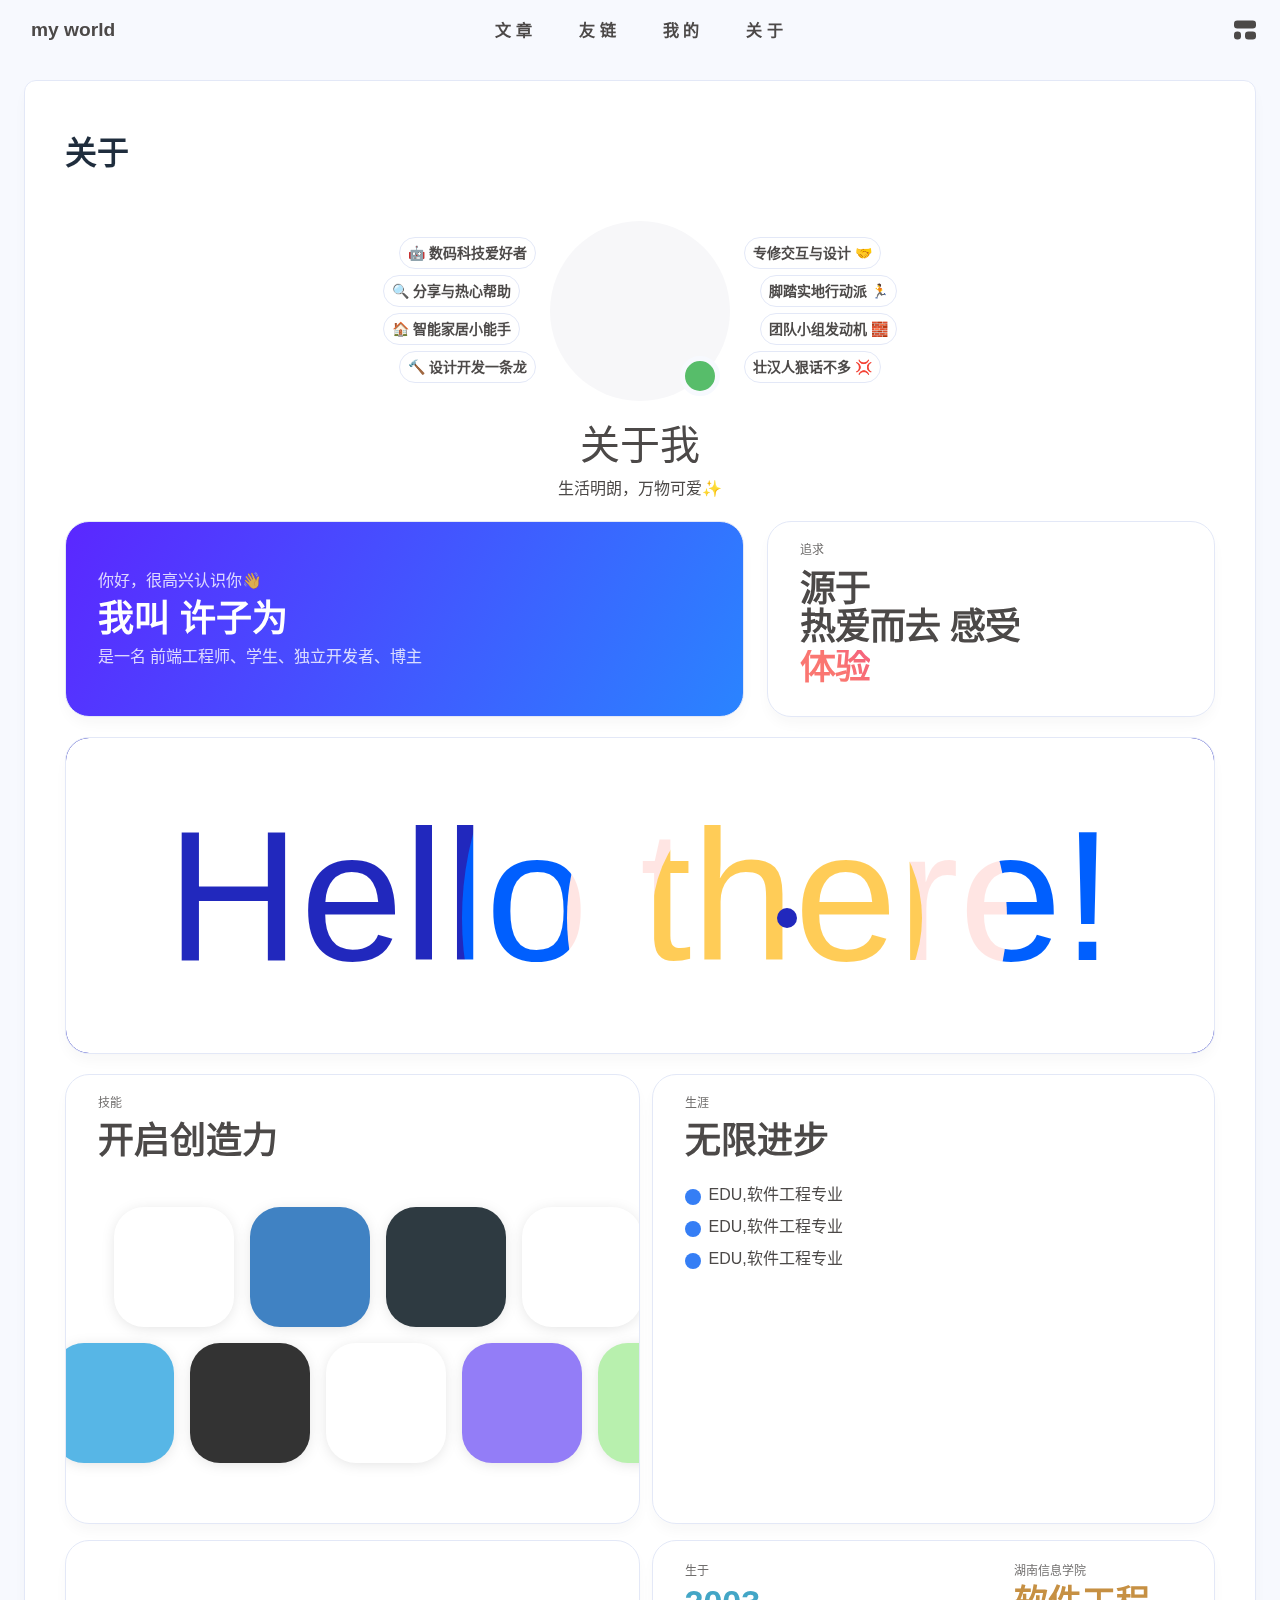
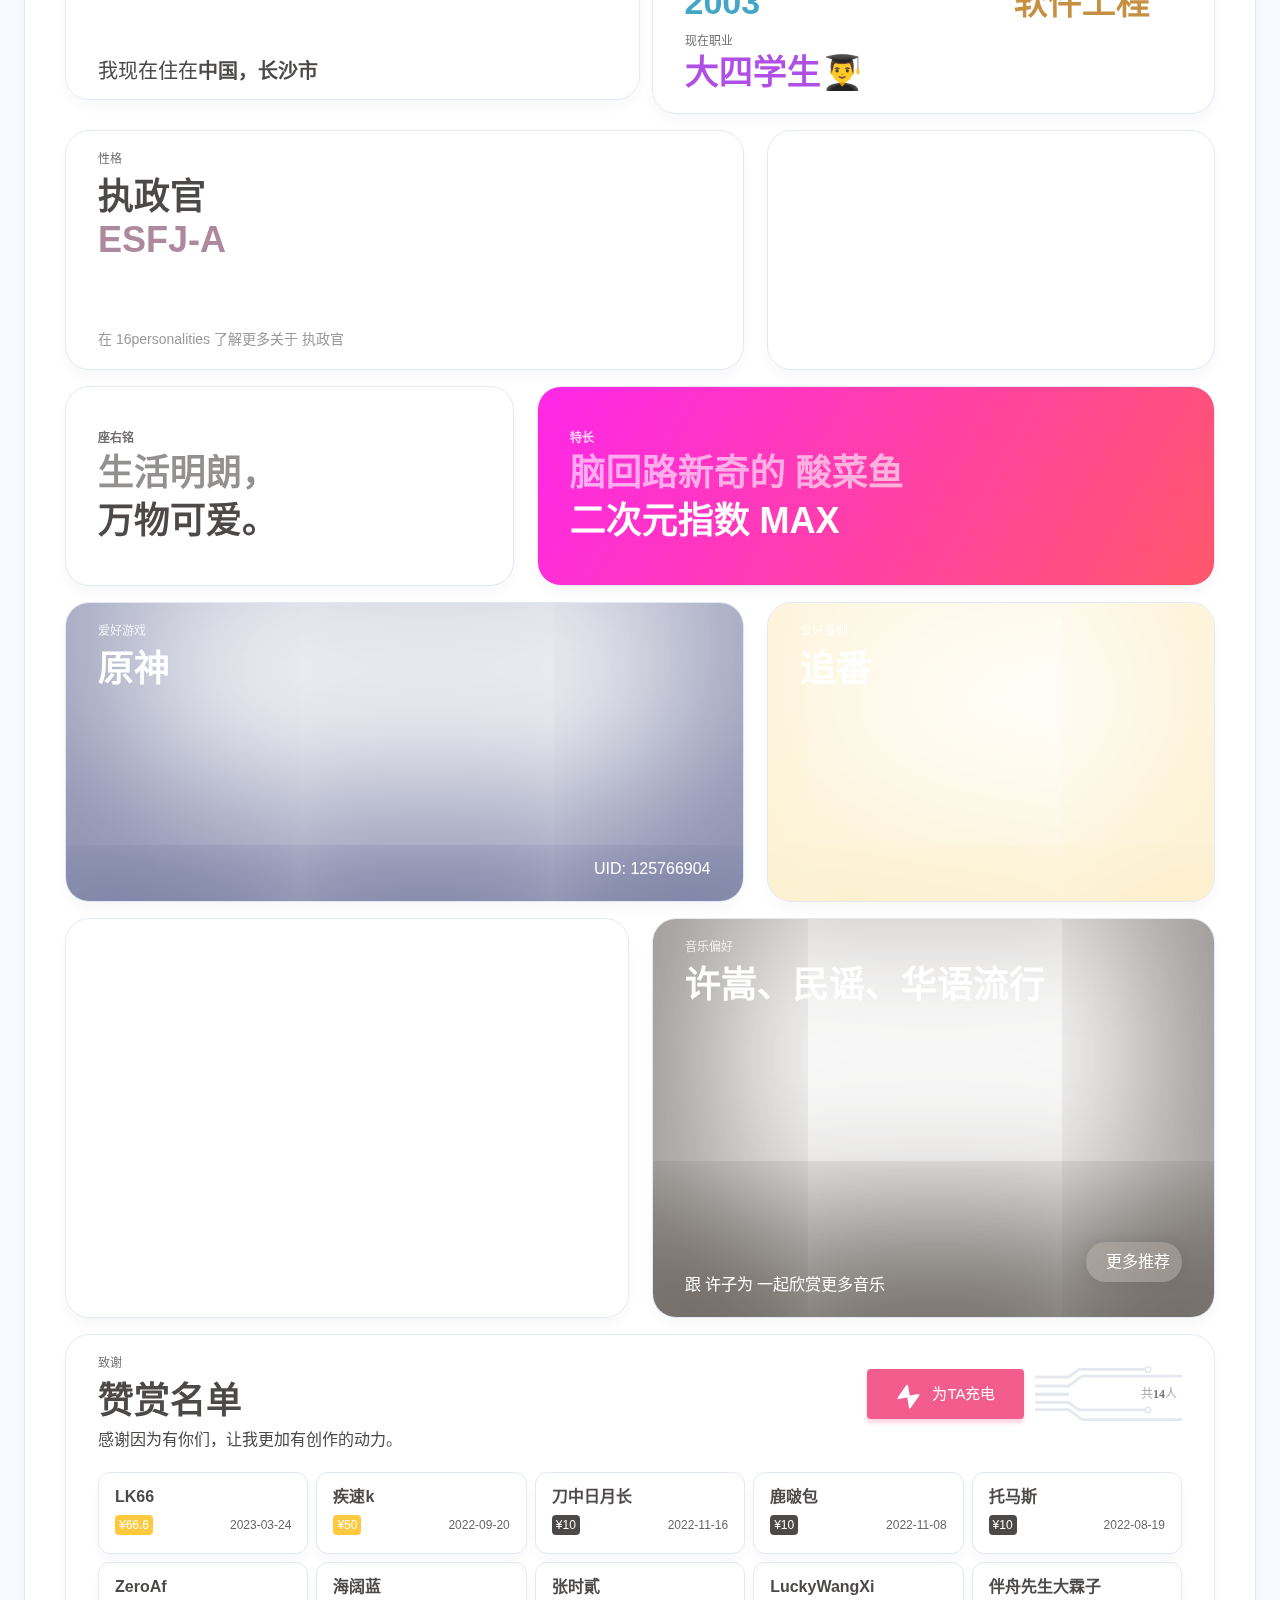
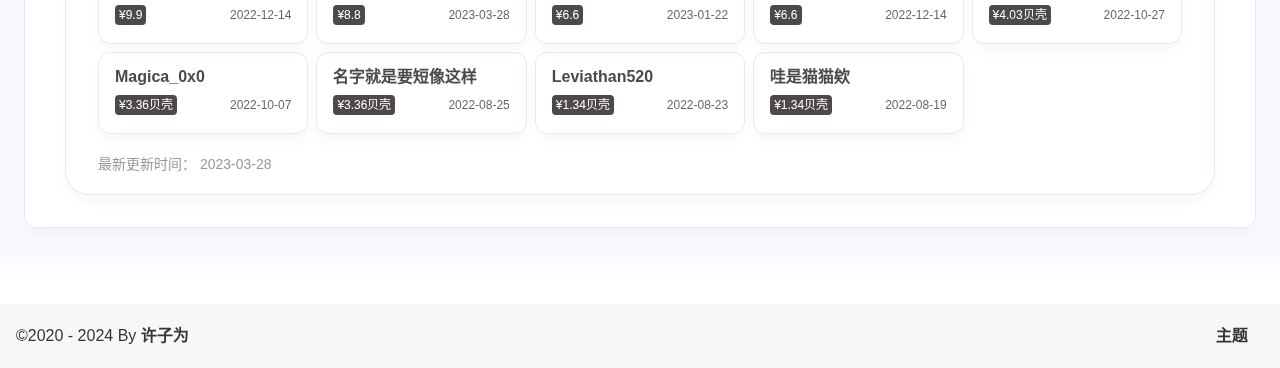
==== about/index.html @ e807e600 "Site updated: 2024-09-22 21:36:15" ====
<!DOCTYPE html><html lang="zh-CN" data-theme="light"><head><meta charset="UTF-8"><meta http-equiv="X-UA-Compatible" content="IE=edge"><meta name="viewport" content="width=device-width, initial-scale=1.0, user-scalable=no"><title>关于 | my world</title><meta name="author" content="许子为"><meta name="copyright" content="许子为"><meta name="format-detection" content="telephone=no"><meta name="theme-color" content="#f7f9fe"><meta name="mobile-web-app-capable" content="yes"><meta name="apple-touch-fullscreen" content="yes"><meta name="apple-mobile-web-app-title" content="关于"><meta name="application-name" content="关于"><meta name="apple-mobile-web-app-capable" content="yes"><meta name="apple-mobile-web-app-status-bar-style" content="#f7f9fe"><meta property="og:type" content="website"><meta property="og:title" content="关于"><meta property="og:url" content="http://example.com/about/index.html"><meta property="og:site_name" content="my world"><meta property="og:description" content="关于"><meta property="og:locale" content="zh-CN"><meta property="og:image" content="https://bu.dusays.com/2023/04/27/64496e511b09c.jpg"><meta property="article:author" content="许子为"><meta property="article:tag"><meta name="twitter:card" content="summary"><meta name="twitter:image" content="https://bu.dusays.com/2023/04/27/64496e511b09c.jpg"><meta name="description" content="关于"><link rel="shortcut icon" href="/favicon.ico"><link rel="canonical" href="http://example.com/about/"><link rel="preconnect" href="//cdn.cbd.int"/><link rel="preconnect" href="//busuanzi.ibruce.info"/><meta name="google-site-verification" content="xxx"/><meta name="baidu-site-verification" content="code-xxx"/><meta name="msvalidate.01" content="xxx"/><link rel="stylesheet" href="/css/index.css"><link rel="stylesheet" href="https://cdn.cbd.int/node-snackbar@0.1.16/dist/snackbar.min.css" media="print" onload="this.media='all'"><link rel="stylesheet" href="https://cdn.cbd.int/@fancyapps/ui@5.0.28/dist/fancybox/fancybox.css" media="print" onload="this.media='all'"><script>const GLOBAL_CONFIG = {
  linkPageTop: undefined,
  peoplecanvas: undefined,
  postHeadAiDescription: {"enable":true,"gptName":"AnZhiYu","mode":"local","switchBtn":false,"btnLink":"https://afdian.net/item/886a79d4db6711eda42a52540025c377","randomNum":3,"basicWordCount":1000,"key":"xxxx","Referer":"https://xx.xx/"},
  diytitle: {"enable":true,"leaveTitle":"w(ﾟДﾟ)w 不要走！再看看嘛！","backTitle":"♪(^∇^*)欢迎肥来！"},
  LA51: undefined,
  greetingBox: {"enable":true,"default":"晚上好👋","list":null},
  twikooEnvId: '',
  commentBarrageConfig:undefined,
  root: '/',
  preloader: {"source":3},
  friends_vue_info: undefined,
  navMusic: true,
  mainTone: undefined,
  authorStatus: undefined,
  algolia: undefined,
  localSearch: undefined,
  translate: {"defaultEncoding":2,"translateDelay":0,"msgToTraditionalChinese":"繁","msgToSimplifiedChinese":"简","rightMenuMsgToTraditionalChinese":"转为繁体","rightMenuMsgToSimplifiedChinese":"转为简体"},
  noticeOutdate: undefined,
  highlight: {"plugin":"highlight.js","highlightCopy":true,"highlightLang":true,"highlightHeightLimit":330},
  copy: {
    success: '复制成功',
    error: '复制错误',
    noSupport: '浏览器不支持'
  },
  relativeDate: {
    homepage: false,
    simplehomepage: true,
    post: false
  },
  runtime: '天',
  date_suffix: {
    just: '刚刚',
    min: '分钟前',
    hour: '小时前',
    day: '天前',
    month: '个月前'
  },
  copyright: {"copy":true,"copyrightEbable":false,"limitCount":50,"languages":{"author":"作者: 许子为","link":"链接: ","source":"来源: my world","info":"著作权归作者所有。商业转载请联系作者获得授权，非商业转载请注明出处。","copySuccess":"复制成功，复制和转载请标注本文地址"}},
  lightbox: 'fancybox',
  Snackbar: {"chs_to_cht":"你已切换为繁体","cht_to_chs":"你已切换为简体","day_to_night":"你已切换为深色模式","night_to_day":"你已切换为浅色模式","bgLight":"#425AEF","bgDark":"#1f1f1f","position":"top-center"},
  source: {
    justifiedGallery: {
      js: 'https://cdn.cbd.int/flickr-justified-gallery@2.1.2/dist/fjGallery.min.js',
      css: 'https://cdn.cbd.int/flickr-justified-gallery@2.1.2/dist/fjGallery.css'
    }
  },
  isPhotoFigcaption: false,
  islazyload: true,
  isAnchor: false,
  shortcutKey: {"enable":true,"delay":100,"shiftDelay":200},
  autoDarkmode: true
}</script><script id="config-diff">var GLOBAL_CONFIG_SITE = {
  configTitle: 'my world',
  title: '关于',
  postAI: '',
  pageFillDescription: '关于',
  isPost: false,
  isHome: false,
  isHighlightShrink: false,
  isToc: false,
  postUpdate: '2024-09-22 21:32:04',
  postMainColor: '',
}</script><noscript><style type="text/css">
  #nav {
    opacity: 1
  }
  .justified-gallery img {
    opacity: 1
  }

  #recent-posts time,
  #post-meta time {
    display: inline !important
  }
</style></noscript><script>(win=>{
      win.saveToLocal = {
        set: (key, value, ttl) => {
          if (ttl === 0) return
          const now = Date.now()
          const expiry = now + ttl * 86400000
          const item = {
            value,
            expiry
          }
          localStorage.setItem(key, JSON.stringify(item))
        },
      
        get: key => {
          const itemStr = localStorage.getItem(key)
      
          if (!itemStr) {
            return undefined
          }
          const item = JSON.parse(itemStr)
          const now = Date.now()
      
          if (now > item.expiry) {
            localStorage.removeItem(key)
            return undefined
          }
          return item.value
        }
      }
    
      win.getScript = (url, attr = {}) => new Promise((resolve, reject) => {
        const script = document.createElement('script')
        script.src = url
        script.async = true
        script.onerror = reject
        script.onload = script.onreadystatechange = function() {
          const loadState = this.readyState
          if (loadState && loadState !== 'loaded' && loadState !== 'complete') return
          script.onload = script.onreadystatechange = null
          resolve()
        }

        Object.keys(attr).forEach(key => {
          script.setAttribute(key, attr[key])
        })

        document.head.appendChild(script)
      })
    
      win.getCSS = (url, id = false) => new Promise((resolve, reject) => {
        const link = document.createElement('link')
        link.rel = 'stylesheet'
        link.href = url
        if (id) link.id = id
        link.onerror = reject
        link.onload = link.onreadystatechange = function() {
          const loadState = this.readyState
          if (loadState && loadState !== 'loaded' && loadState !== 'complete') return
          link.onload = link.onreadystatechange = null
          resolve()
        }
        document.head.appendChild(link)
      })
    
      win.activateDarkMode = () => {
        document.documentElement.setAttribute('data-theme', 'dark')
        if (document.querySelector('meta[name="theme-color"]') !== null) {
          document.querySelector('meta[name="theme-color"]').setAttribute('content', '#18171d')
        }
      }
      win.activateLightMode = () => {
        document.documentElement.setAttribute('data-theme', 'light')
        if (document.querySelector('meta[name="theme-color"]') !== null) {
          document.querySelector('meta[name="theme-color"]').setAttribute('content', '#f7f9fe')
        }
      }
      const t = saveToLocal.get('theme')
    
          const isDarkMode = window.matchMedia('(prefers-color-scheme: dark)').matches
          const isLightMode = window.matchMedia('(prefers-color-scheme: light)').matches
          const isNotSpecified = window.matchMedia('(prefers-color-scheme: no-preference)').matches
          const hasNoSupport = !isDarkMode && !isLightMode && !isNotSpecified

          if (t === undefined) {
            if (isLightMode) activateLightMode()
            else if (isDarkMode) activateDarkMode()
            else if (isNotSpecified || hasNoSupport) {
              const now = new Date()
              const hour = now.getHours()
              const isNight = hour <= 6 || hour >= 18
              isNight ? activateDarkMode() : activateLightMode()
            }
            window.matchMedia('(prefers-color-scheme: dark)').addListener(e => {
              if (saveToLocal.get('theme') === undefined) {
                e.matches ? activateDarkMode() : activateLightMode()
              }
            })
          } else if (t === 'light') activateLightMode()
          else activateDarkMode()
        
      const asideStatus = saveToLocal.get('aside-status')
      if (asideStatus !== undefined) {
        if (asideStatus === 'hide') {
          document.documentElement.classList.add('hide-aside')
        } else {
          document.documentElement.classList.remove('hide-aside')
        }
      }
    
      const detectApple = () => {
        if(/iPad|iPhone|iPod|Macintosh/.test(navigator.userAgent)){
          document.documentElement.classList.add('apple')
        }
      }
      detectApple()
    })(window)</script><meta name="generator" content="Hexo 7.3.0"></head><body data-type="anzhiyu"><div id="web_bg"></div><div id="an_music_bg"></div><div id="loading-box" onclick="document.getElementById(&quot;loading-box&quot;).classList.add(&quot;loaded&quot;)"><div class="loading-bg"><img class="loading-img nolazyload" alt="加载头像" src="https://npm.elemecdn.com/anzhiyu-blog-static@1.0.4/img/avatar.jpg"/><div class="loading-image-dot"></div></div></div><script>const preloader = {
  endLoading: () => {
    document.getElementById('loading-box').classList.add("loaded");
  },
  initLoading: () => {
    document.getElementById('loading-box').classList.remove("loaded")
  }
}
window.addEventListener('load',()=> { preloader.endLoading() })
setTimeout(function(){preloader.endLoading();},10000)

if (true) {
  document.addEventListener('pjax:send', () => { preloader.initLoading() })
  document.addEventListener('pjax:complete', () => { preloader.endLoading() })
}</script><link rel="stylesheet" href="https://cdn.cbd.int/anzhiyu-theme-static@1.1.10/progress_bar/progress_bar.css"/><script async="async" src="https://cdn.cbd.int/pace-js@1.2.4/pace.min.js" data-pace-options="{ &quot;restartOnRequestAfter&quot;:false,&quot;eventLag&quot;:false}"></script><div class="page" id="body-wrap"><header class="not-top-img" id="page-header"><nav id="nav"><div id="nav-group"><span id="blog_name"><a id="site-name" href="/" accesskey="h"><div class="title">my world</div><i class="anzhiyufont anzhiyu-icon-house-chimney"></i></a></span><div class="mask-name-container"><div id="name-container"><a id="page-name" href="javascript:anzhiyu.scrollToDest(0, 500)">PAGE_NAME</a></div></div><div id="menus"><div class="menus_items"><div class="menus_item"><a class="site-page" href="javascript:void(0);"><span> 文章</span></a><ul class="menus_item_child"><li><a class="site-page child faa-parent animated-hover" href="/archives/"><i class="anzhiyufont anzhiyu-icon-box-archive faa-tada" style="font-size: 0.9em;"></i><span> 隧道</span></a></li><li><a class="site-page child faa-parent animated-hover" href="/categories/"><i class="anzhiyufont anzhiyu-icon-shapes faa-tada" style="font-size: 0.9em;"></i><span> 分类</span></a></li><li><a class="site-page child faa-parent animated-hover" href="/tags/"><i class="anzhiyufont anzhiyu-icon-tags faa-tada" style="font-size: 0.9em;"></i><span> 标签</span></a></li></ul></div><div class="menus_item"><a class="site-page" href="javascript:void(0);"><span> 友链</span></a><ul class="menus_item_child"><li><a class="site-page child faa-parent animated-hover" href="/link/"><i class="anzhiyufont anzhiyu-icon-link faa-tada" style="font-size: 0.9em;"></i><span> 友人帐</span></a></li><li><a class="site-page child faa-parent animated-hover" href="/fcircle/"><i class="anzhiyufont anzhiyu-icon-artstation faa-tada" style="font-size: 0.9em;"></i><span> 朋友圈</span></a></li><li><a class="site-page child faa-parent animated-hover" href="/comments/"><i class="anzhiyufont anzhiyu-icon-envelope faa-tada" style="font-size: 0.9em;"></i><span> 留言板</span></a></li></ul></div><div class="menus_item"><a class="site-page" href="javascript:void(0);"><span> 我的</span></a><ul class="menus_item_child"><li><a class="site-page child faa-parent animated-hover" href="/music/"><i class="anzhiyufont anzhiyu-icon-music faa-tada" style="font-size: 0.9em;"></i><span> 音乐馆</span></a></li><li><a class="site-page child faa-parent animated-hover" href="/bangumis/"><i class="anzhiyufont anzhiyu-icon-bilibili faa-tada" style="font-size: 0.9em;"></i><span> 追番页</span></a></li><li><a class="site-page child faa-parent animated-hover" href="/album/"><i class="anzhiyufont anzhiyu-icon-images faa-tada" style="font-size: 0.9em;"></i><span> 相册集</span></a></li><li><a class="site-page child faa-parent animated-hover" href="/air-conditioner/"><i class="anzhiyufont anzhiyu-icon-fan faa-tada" style="font-size: 0.9em;"></i><span> 小空调</span></a></li></ul></div><div class="menus_item"><a class="site-page" href="javascript:void(0);"><span> 关于</span></a><ul class="menus_item_child"><li><a class="site-page child faa-parent animated-hover" href="/about/"><i class="anzhiyufont anzhiyu-icon-paper-plane faa-tada" style="font-size: 0.9em;"></i><span> 关于本人</span></a></li><li><a class="site-page child faa-parent animated-hover" href="/essay/"><i class="anzhiyufont anzhiyu-icon-lightbulb faa-tada" style="font-size: 0.9em;"></i><span> 闲言碎语</span></a></li><li><a class="site-page child faa-parent animated-hover" href="javascript:toRandomPost()"><i class="anzhiyufont anzhiyu-icon-shoe-prints1 faa-tada" style="font-size: 0.9em;"></i><span> 随便逛逛</span></a></li></ul></div></div></div><div id="nav-right"><div class="nav-button" id="randomPost_button"><a class="site-page" onclick="toRandomPost()" title="随机前往一个文章" href="javascript:void(0);"><i class="anzhiyufont anzhiyu-icon-dice"></i></a></div><input id="center-console" type="checkbox"/><label class="widget" for="center-console" title="中控台" onclick="anzhiyu.switchConsole();"><i class="left"></i><i class="widget center"></i><i class="widget right"></i></label><div id="console"><div class="console-card-group-reward"><ul class="reward-all console-card"><li class="reward-item"><a href="https://npm.elemecdn.com/anzhiyu-blog@1.1.6/img/post/common/qrcode-weichat.png" target="_blank"><img class="post-qr-code-img" alt="微信" src= "[data-uri]" onerror="this.onerror=null,this.src=&quot;/img/404.jpg&quot;" data-lazy-src="https://npm.elemecdn.com/anzhiyu-blog@1.1.6/img/post/common/qrcode-weichat.png"/></a><div class="post-qr-code-desc">微信</div></li><li class="reward-item"><a href="https://npm.elemecdn.com/anzhiyu-blog@1.1.6/img/post/common/qrcode-alipay.png" target="_blank"><img class="post-qr-code-img" alt="支付宝" src= "[data-uri]" onerror="this.onerror=null,this.src=&quot;/img/404.jpg&quot;" data-lazy-src="https://npm.elemecdn.com/anzhiyu-blog@1.1.6/img/post/common/qrcode-alipay.png"/></a><div class="post-qr-code-desc">支付宝</div></li></ul></div><div class="console-card-group"><div class="console-card-group-left"><div class="console-card" id="card-newest-comments"><div class="card-content"><div class="author-content-item-tips">互动</div><span class="author-content-item-title"> 最新评论</span></div><div class="aside-list"><span>正在加载中...</span></div></div></div><div class="console-card-group-right"><div class="console-card tags"><div class="card-content"><div class="author-content-item-tips">兴趣点</div><span class="author-content-item-title">寻找你感兴趣的领域</span></div></div><div class="console-card history"><div class="item-headline"><i class="anzhiyufont anzhiyu-icon-box-archiv"></i><span>文章</span></div><div class="card-archives"><div class="item-headline"><i class="anzhiyufont anzhiyu-icon-archive"></i><span>归档</span></div><ul class="card-archive-list"><li class="card-archive-list-item"><a class="card-archive-list-link" href="/archives/2024/09/"><span class="card-archive-list-date">九月 2024</span><div class="card-archive-list-count-group"><span class="card-archive-list-count">1</span><span>篇</span></div></a></li></ul></div><hr/></div></div></div><div class="button-group"><div class="console-btn-item"><a class="darkmode_switchbutton" title="显示模式切换" href="javascript:void(0);"><i class="anzhiyufont anzhiyu-icon-moon"></i></a></div><div class="console-btn-item" id="consoleHideAside" onclick="anzhiyu.hideAsideBtn()" title="边栏显示控制"><a class="asideSwitch"><i class="anzhiyufont anzhiyu-icon-arrows-left-right"></i></a></div><div class="console-btn-item" id="consoleMusic" onclick="anzhiyu.musicToggle()" title="音乐开关"><a class="music-switch"><i class="anzhiyufont anzhiyu-icon-music"></i></a></div><div class="console-btn-item" id="consoleKeyboard" onclick="anzhiyu.keyboardToggle()" title="快捷键开关"><a class="keyboard-switch"><i class="anzhiyufont anzhiyu-icon-keyboard"></i></a></div></div><div class="console-mask" onclick="anzhiyu.hideConsole()" href="javascript:void(0);"></div></div><div class="nav-button" id="nav-totop"><a class="totopbtn" href="javascript:void(0);"><i class="anzhiyufont anzhiyu-icon-arrow-up"></i><span id="percent" onclick="anzhiyu.scrollToDest(0,500)">0</span></a></div><div id="toggle-menu"><a class="site-page" href="javascript:void(0);" title="切换"><i class="anzhiyufont anzhiyu-icon-bars"></i></a></div></div></div></nav></header><main id="blog-container"><div class="layout hide-aside" id="content-inner"><div id="page"><h1 class="page-title">关于</h1><div id="about-page"><div class="author-box"><div class="author-tag-left"><span class="author-tag">🤖️ 数码科技爱好者</span><span class="author-tag">🔍 分享与热心帮助</span><span class="author-tag">🏠 智能家居小能手</span><span class="author-tag">🔨 设计开发一条龙</span></div><div class="author-img"><img class="no-lightbox" src= "[data-uri]" onerror="this.onerror=null,this.src=&quot;/img/404.jpg&quot;" data-lazy-src="https://npm.elemecdn.com/anzhiyu-blog-static@1.0.0/img/avatar.webp" onerror="this.onerror=null;this.src='/img/friend_404.gif'" alt="avatar"></div><div class="author-tag-right"><span class="author-tag">专修交互与设计 🤝</span><span class="author-tag">脚踏实地行动派 🏃</span><span class="author-tag">团队小组发动机 🧱</span><span class="author-tag">壮汉人狠话不多 💢</span></div></div><p class="p center logo large">关于我</p><p class="p center small">生活明朗，万物可爱✨</p><div class="author-content"><div class="author-content-item myInfoAndSayHello"><div class="title1">你好，很高兴认识你👋</div><div class="title2">我叫 <span class="inline-word">许子为</span></div><div class="title1">是一名 前端工程师、学生、独立开发者、博主</div></div><div class="aboutsiteTips author-content-item"><div class="author-content-item-tips">追求</div><h2>源于<br>热爱而去 感受<div class="mask"><span class="first-tips">学习</span><span>生活</span><span data-up>程序</span> <span data-show>体验</span></div></h2></div></div><div class="hello-about"><div class="cursor" style="translate:none;rotate:none;scale:none;transform:translate(721px,180px)"></div><div class="shapes"><div class="shape shape-1" style="translate:none;rotate:none;scale:none;transform:translate(721px,180px)"></div><div class="shape shape-2" style="translate:none;rotate:none;scale:none;transform:translate(721px,180px)"></div><div class="shape shape-3" style="translate:none;rotate:none;scale:none;transform:translate(721px,180px)"></div></div><div class="content"><h1>Hello there!</h1></div></div><div class="author-content"><div class="author-content-item skills"><div class="card-content"><div class="author-content-item-tips">技能</div><span class="author-content-item-title">开启创造力</span><div class="skills-style-group"><div id="skills-tags-group-all"><div class="tags-group-wrapper"><div class="tags-group-icon-pair"><div class="tags-group-icon" style="background: #fff"><img class="no-lightbox" title="Java" src= "[data-uri]" onerror="this.onerror=null,this.src=&quot;/img/404.jpg&quot;" data-lazy-src="https://bu.dusays.com/2023/04/09/643293b1184e9.jpg" size="60px" alt="Java"></div><div class="tags-group-icon" style="background: #57b6e6"><img class="no-lightbox" title="Docker" src= "[data-uri]" onerror="this.onerror=null,this.src=&quot;/img/404.jpg&quot;" data-lazy-src="https://bu.dusays.com/2023/04/09/643293b0f0abe.png" size="60px" alt="Docker"></div></div><div class="tags-group-icon-pair"><div class="tags-group-icon" style="background: #4082c3"><img class="no-lightbox" title="Photoshop" src= "[data-uri]" onerror="this.onerror=null,this.src=&quot;/img/404.jpg&quot;" data-lazy-src="https://bu.dusays.com/2022/12/15/639aa3a5c240e.png" size="60px" alt="Photoshop"></div><div class="tags-group-icon" style="background: #333"><img class="no-lightbox" title="Node" src= "[data-uri]" onerror="this.onerror=null,this.src=&quot;/img/404.jpg&quot;" data-lazy-src="https://npm.elemecdn.com/anzhiyu-blog@2.1.1/img/svg/node-logo.svg" size="60px" alt="Node"></div></div><div class="tags-group-icon-pair"><div class="tags-group-icon" style="background: #2e3a41"><img class="no-lightbox" title="Webpack" src= "[data-uri]" onerror="this.onerror=null,this.src=&quot;/img/404.jpg&quot;" data-lazy-src="https://bu.dusays.com/2023/04/09/643293b68026c.png" size="60px" alt="Webpack"></div><div class="tags-group-icon" style="background: #fff"><img class="no-lightbox" title="Pinia" src= "[data-uri]" onerror="this.onerror=null,this.src=&quot;/img/404.jpg&quot;" data-lazy-src="https://npm.elemecdn.com/anzhiyu-blog@2.0.8/img/svg/pinia-logo.svg" size="60px" alt="Pinia"></div></div><div class="tags-group-icon-pair"><div class="tags-group-icon" style="background: #fff"><img class="no-lightbox" title="Python" src= "[data-uri]" onerror="this.onerror=null,this.src=&quot;/img/404.jpg&quot;" data-lazy-src="https://bu.dusays.com/2023/04/09/643293b1230f7.png" size="60px" alt="Python"></div><div class="tags-group-icon" style="background: #937df7"><img class="no-lightbox" title="Vite" src= "[data-uri]" onerror="this.onerror=null,this.src=&quot;/img/404.jpg&quot;" data-lazy-src="https://npm.elemecdn.com/anzhiyu-blog@2.0.8/img/svg/vite-logo.svg" size="60px" alt="Vite"></div></div><div class="tags-group-icon-pair"><div class="tags-group-icon" style="background: #4499e4"><img class="no-lightbox" title="Flutter" src= "[data-uri]" onerror="this.onerror=null,this.src=&quot;/img/404.jpg&quot;" data-lazy-src="https://bu.dusays.com/2023/04/09/643293b1055c2.png" size="60px" alt="Flutter"></div><div class="tags-group-icon" style="background: #b8f0ae"><img class="no-lightbox" title="Vue" src= "[data-uri]" onerror="this.onerror=null,this.src=&quot;/img/404.jpg&quot;" data-lazy-src="https://bu.dusays.com/2023/04/09/643293b6788bd.png" size="60px" alt="Vue"></div></div><div class="tags-group-icon-pair"><div class="tags-group-icon" style="background: #222"><img class="no-lightbox" title="React" src= "[data-uri]" onerror="this.onerror=null,this.src=&quot;/img/404.jpg&quot;" data-lazy-src="[data-uri]" size="60px" alt="React"></div><div class="tags-group-icon" style="background: #2c51db"><img class="no-lightbox" title="CSS3" src= "[data-uri]" onerror="this.onerror=null,this.src=&quot;/img/404.jpg&quot;" data-lazy-src="https://bu.dusays.com/2022/12/15/639aa3a5c251e.png" size="60px" alt="CSS3"></div></div><div class="tags-group-icon-pair"><div class="tags-group-icon" style="background: #f7cb4f"><img class="no-lightbox" title="JS" src= "[data-uri]" onerror="this.onerror=null,this.src=&quot;/img/404.jpg&quot;" data-lazy-src="https://bu.dusays.com/2023/04/09/643293b121f02.png" size="60px" alt="JS"></div><div class="tags-group-icon" style="background: #e9572b"><img class="no-lightbox" title="HTML" src= "[data-uri]" onerror="this.onerror=null,this.src=&quot;/img/404.jpg&quot;" data-lazy-src="https://bu.dusays.com/2022/12/15/639aa3a5c241c.png" size="60px" alt="HTML"></div></div><div class="tags-group-icon-pair"><div class="tags-group-icon" style="background: #df5b40"><img class="no-lightbox" title="Git" src= "[data-uri]" onerror="this.onerror=null,this.src=&quot;/img/404.jpg&quot;" data-lazy-src="https://bu.dusays.com/2023/04/09/643293b10ccdd.webp" size="60px" alt="Git"></div><div class="tags-group-icon" style="background: #e65164"><img class="no-lightbox" title="Apifox" src= "[data-uri]" onerror="this.onerror=null,this.src=&quot;/img/404.jpg&quot;" data-lazy-src="https://bu.dusays.com/2022/11/19/6378d6458c6b6.png" size="60px" alt="Apifox"></div></div><div class="tags-group-icon-pair"><div class="tags-group-icon" style="background: #fff"><img class="no-lightbox" title="Java" src= "[data-uri]" onerror="this.onerror=null,this.src=&quot;/img/404.jpg&quot;" data-lazy-src="https://bu.dusays.com/2023/04/09/643293b1184e9.jpg" size="60px" alt="Java"></div><div class="tags-group-icon" style="background: #57b6e6"><img class="no-lightbox" title="Docker" src= "[data-uri]" onerror="this.onerror=null,this.src=&quot;/img/404.jpg&quot;" data-lazy-src="https://bu.dusays.com/2023/04/09/643293b0f0abe.png" size="60px" alt="Docker"></div></div><div class="tags-group-icon-pair"><div class="tags-group-icon" style="background: #4082c3"><img class="no-lightbox" title="Photoshop" src= "[data-uri]" onerror="this.onerror=null,this.src=&quot;/img/404.jpg&quot;" data-lazy-src="https://bu.dusays.com/2022/12/15/639aa3a5c240e.png" size="60px" alt="Photoshop"></div><div class="tags-group-icon" style="background: #333"><img class="no-lightbox" title="Node" src= "[data-uri]" onerror="this.onerror=null,this.src=&quot;/img/404.jpg&quot;" data-lazy-src="https://npm.elemecdn.com/anzhiyu-blog@2.1.1/img/svg/node-logo.svg" size="60px" alt="Node"></div></div><div class="tags-group-icon-pair"><div class="tags-group-icon" style="background: #2e3a41"><img class="no-lightbox" title="Webpack" src= "[data-uri]" onerror="this.onerror=null,this.src=&quot;/img/404.jpg&quot;" data-lazy-src="https://bu.dusays.com/2023/04/09/643293b68026c.png" size="60px" alt="Webpack"></div><div class="tags-group-icon" style="background: #fff"><img class="no-lightbox" title="Pinia" src= "[data-uri]" onerror="this.onerror=null,this.src=&quot;/img/404.jpg&quot;" data-lazy-src="https://npm.elemecdn.com/anzhiyu-blog@2.0.8/img/svg/pinia-logo.svg" size="60px" alt="Pinia"></div></div><div class="tags-group-icon-pair"><div class="tags-group-icon" style="background: #fff"><img class="no-lightbox" title="Python" src= "[data-uri]" onerror="this.onerror=null,this.src=&quot;/img/404.jpg&quot;" data-lazy-src="https://bu.dusays.com/2023/04/09/643293b1230f7.png" size="60px" alt="Python"></div><div class="tags-group-icon" style="background: #937df7"><img class="no-lightbox" title="Vite" src= "[data-uri]" onerror="this.onerror=null,this.src=&quot;/img/404.jpg&quot;" data-lazy-src="https://npm.elemecdn.com/anzhiyu-blog@2.0.8/img/svg/vite-logo.svg" size="60px" alt="Vite"></div></div><div class="tags-group-icon-pair"><div class="tags-group-icon" style="background: #4499e4"><img class="no-lightbox" title="Flutter" src= "[data-uri]" onerror="this.onerror=null,this.src=&quot;/img/404.jpg&quot;" data-lazy-src="https://bu.dusays.com/2023/04/09/643293b1055c2.png" size="60px" alt="Flutter"></div><div class="tags-group-icon" style="background: #b8f0ae"><img class="no-lightbox" title="Vue" src= "[data-uri]" onerror="this.onerror=null,this.src=&quot;/img/404.jpg&quot;" data-lazy-src="https://bu.dusays.com/2023/04/09/643293b6788bd.png" size="60px" alt="Vue"></div></div><div class="tags-group-icon-pair"><div class="tags-group-icon" style="background: #222"><img class="no-lightbox" title="React" src= "[data-uri]" onerror="this.onerror=null,this.src=&quot;/img/404.jpg&quot;" data-lazy-src="[data-uri]" size="60px" alt="React"></div><div class="tags-group-icon" style="background: #2c51db"><img class="no-lightbox" title="CSS3" src= "[data-uri]" onerror="this.onerror=null,this.src=&quot;/img/404.jpg&quot;" data-lazy-src="https://bu.dusays.com/2022/12/15/639aa3a5c251e.png" size="60px" alt="CSS3"></div></div><div class="tags-group-icon-pair"><div class="tags-group-icon" style="background: #f7cb4f"><img class="no-lightbox" title="JS" src= "[data-uri]" onerror="this.onerror=null,this.src=&quot;/img/404.jpg&quot;" data-lazy-src="https://bu.dusays.com/2023/04/09/643293b121f02.png" size="60px" alt="JS"></div><div class="tags-group-icon" style="background: #e9572b"><img class="no-lightbox" title="HTML" src= "[data-uri]" onerror="this.onerror=null,this.src=&quot;/img/404.jpg&quot;" data-lazy-src="https://bu.dusays.com/2022/12/15/639aa3a5c241c.png" size="60px" alt="HTML"></div></div><div class="tags-group-icon-pair"><div class="tags-group-icon" style="background: #df5b40"><img class="no-lightbox" title="Git" src= "[data-uri]" onerror="this.onerror=null,this.src=&quot;/img/404.jpg&quot;" data-lazy-src="https://bu.dusays.com/2023/04/09/643293b10ccdd.webp" size="60px" alt="Git"></div><div class="tags-group-icon" style="background: #e65164"><img class="no-lightbox" title="Apifox" src= "[data-uri]" onerror="this.onerror=null,this.src=&quot;/img/404.jpg&quot;" data-lazy-src="https://bu.dusays.com/2022/11/19/6378d6458c6b6.png" size="60px" alt="Apifox"></div></div></div></div><div class="skills-list"><div class="skill-info"><div class="skill-icon" style="background: #fff"><img class="no-lightbox" title="Java" src= "[data-uri]" onerror="this.onerror=null,this.src=&quot;/img/404.jpg&quot;" data-lazy-src="https://bu.dusays.com/2023/04/09/643293b1184e9.jpg" alt="Java"></div><div class="skill-name"><span>Java</span></div></div><div class="skill-info"><div class="skill-icon" style="background: #57b6e6"><img class="no-lightbox" title="Docker" src= "[data-uri]" onerror="this.onerror=null,this.src=&quot;/img/404.jpg&quot;" data-lazy-src="https://bu.dusays.com/2023/04/09/643293b0f0abe.png" alt="Docker"></div><div class="skill-name"><span>Docker</span></div></div><div class="skill-info"><div class="skill-icon" style="background: #4082c3"><img class="no-lightbox" title="Photoshop" src= "[data-uri]" onerror="this.onerror=null,this.src=&quot;/img/404.jpg&quot;" data-lazy-src="https://bu.dusays.com/2022/12/15/639aa3a5c240e.png" alt="Photoshop"></div><div class="skill-name"><span>Photoshop</span></div></div><div class="skill-info"><div class="skill-icon" style="background: #333"><img class="no-lightbox" title="Node" src= "[data-uri]" onerror="this.onerror=null,this.src=&quot;/img/404.jpg&quot;" data-lazy-src="https://npm.elemecdn.com/anzhiyu-blog@2.1.1/img/svg/node-logo.svg" alt="Node"></div><div class="skill-name"><span>Node</span></div></div><div class="skill-info"><div class="skill-icon" style="background: #2e3a41"><img class="no-lightbox" title="Webpack" src= "[data-uri]" onerror="this.onerror=null,this.src=&quot;/img/404.jpg&quot;" data-lazy-src="https://bu.dusays.com/2023/04/09/643293b68026c.png" alt="Webpack"></div><div class="skill-name"><span>Webpack</span></div></div><div class="skill-info"><div class="skill-icon" style="background: #fff"><img class="no-lightbox" title="Pinia" src= "[data-uri]" onerror="this.onerror=null,this.src=&quot;/img/404.jpg&quot;" data-lazy-src="https://npm.elemecdn.com/anzhiyu-blog@2.0.8/img/svg/pinia-logo.svg" alt="Pinia"></div><div class="skill-name"><span>Pinia</span></div></div><div class="skill-info"><div class="skill-icon" style="background: #fff"><img class="no-lightbox" title="Python" src= "[data-uri]" onerror="this.onerror=null,this.src=&quot;/img/404.jpg&quot;" data-lazy-src="https://bu.dusays.com/2023/04/09/643293b1230f7.png" alt="Python"></div><div class="skill-name"><span>Python</span></div></div><div class="skill-info"><div class="skill-icon" style="background: #937df7"><img class="no-lightbox" title="Vite" src= "[data-uri]" onerror="this.onerror=null,this.src=&quot;/img/404.jpg&quot;" data-lazy-src="https://npm.elemecdn.com/anzhiyu-blog@2.0.8/img/svg/vite-logo.svg" alt="Vite"></div><div class="skill-name"><span>Vite</span></div></div><div class="skill-info"><div class="skill-icon" style="background: #4499e4"><img class="no-lightbox" title="Flutter" src= "[data-uri]" onerror="this.onerror=null,this.src=&quot;/img/404.jpg&quot;" data-lazy-src="https://bu.dusays.com/2023/04/09/643293b1055c2.png" alt="Flutter"></div><div class="skill-name"><span>Flutter</span></div></div><div class="skill-info"><div class="skill-icon" style="background: #b8f0ae"><img class="no-lightbox" title="Vue" src= "[data-uri]" onerror="this.onerror=null,this.src=&quot;/img/404.jpg&quot;" data-lazy-src="https://bu.dusays.com/2023/04/09/643293b6788bd.png" alt="Vue"></div><div class="skill-name"><span>Vue</span></div></div><div class="skill-info"><div class="skill-icon" style="background: #222"><img class="no-lightbox" title="React" src= "[data-uri]" onerror="this.onerror=null,this.src=&quot;/img/404.jpg&quot;" data-lazy-src="[data-uri]" alt="React"></div><div class="skill-name"><span>React</span></div></div><div class="skill-info"><div class="skill-icon" style="background: #2c51db"><img class="no-lightbox" title="CSS3" src= "[data-uri]" onerror="this.onerror=null,this.src=&quot;/img/404.jpg&quot;" data-lazy-src="https://bu.dusays.com/2022/12/15/639aa3a5c251e.png" alt="CSS3"></div><div class="skill-name"><span>CSS3</span></div></div><div class="skill-info"><div class="skill-icon" style="background: #f7cb4f"><img class="no-lightbox" title="JS" src= "[data-uri]" onerror="this.onerror=null,this.src=&quot;/img/404.jpg&quot;" data-lazy-src="https://bu.dusays.com/2023/04/09/643293b121f02.png" alt="JS"></div><div class="skill-name"><span>JS</span></div></div><div class="skill-info"><div class="skill-icon" style="background: #e9572b"><img class="no-lightbox" title="HTML" src= "[data-uri]" onerror="this.onerror=null,this.src=&quot;/img/404.jpg&quot;" data-lazy-src="https://bu.dusays.com/2022/12/15/639aa3a5c241c.png" alt="HTML"></div><div class="skill-name"><span>HTML</span></div></div><div class="skill-info"><div class="skill-icon" style="background: #df5b40"><img class="no-lightbox" title="Git" src= "[data-uri]" onerror="this.onerror=null,this.src=&quot;/img/404.jpg&quot;" data-lazy-src="https://bu.dusays.com/2023/04/09/643293b10ccdd.webp" alt="Git"></div><div class="skill-name"><span>Git</span></div></div><div class="skill-info"><div class="skill-icon" style="background: #e65164"><img class="no-lightbox" title="Apifox" src= "[data-uri]" onerror="this.onerror=null,this.src=&quot;/img/404.jpg&quot;" data-lazy-src="https://bu.dusays.com/2022/11/19/6378d6458c6b6.png" alt="Apifox"></div><div class="skill-name"><span>Apifox</span></div></div><div class="etc">...</div></div></div></div></div><div class="author-content-item careers"><div class="card-content"><div class="author-content-item-tips">生涯</div><span class="author-content-item-title">无限进步</span><div class="careers-group"><div class="career-item"><div class="circle" style="background:#357ef5"></div><div class="name">EDU,软件工程专业</div></div><div class="career-item"><div class="circle" style="background:#357ef5"></div><div class="name">EDU,软件工程专业</div></div><div class="career-item"><div class="circle" style="background:#357ef5"></div><div class="name">EDU,软件工程专业</div></div></div><img class="author-content-img no-lightbox" alt="生涯" src= "[data-uri]" onerror="this.onerror=null,this.src=&quot;/img/404.jpg&quot;" data-lazy-src="https://bu.dusays.com/2023/04/21/644287166329b.png" onerror="this.onerror=null;this.src='/img/friend_404.gif'"></div></div></div><div class="author-content"><div class="author-content-item-group column mapAndInfo"><style>.author-content-item.map {
  background-image: url(https://bu.dusays.com/2023/07/05/64a4c61cb20ef.jpg);
}
[data-theme='dark'] .author-content-item.map {
  background-image: url(https://bu.dusays.com/2023/07/05/64a4c63495ac5.jpg);
}</style><div class="author-content-item map single"><span class="map-title">我现在住在<b>中国，长沙市</b></span></div><div class="author-content-item selfInfo single"><div><span class="selfInfo-title">生于</span> <span class="selfInfo-content" id="selfInfo-content-year" style="color:#43a6c6">2003</span></div><div><span class="selfInfo-title">湖南信息学院</span> <span class="selfInfo-content" style="color:#c69043">软件工程</span></div><div><span class="selfInfo-title">现在职业</span> <span class="selfInfo-content" style="color:#b04fe6">大四学生👨‍🎓</span></div></div></div></div><div class="author-content"><div class="author-content-item personalities"><div class="author-content-item-tips">性格</div><span class="author-content-item-title">执政官</span><div class="title2" style="color:#ac899c">ESFJ-A</div><div class="post-tips">在 <a href="https://www.16personalities.com/" target="_blank" rel="noopener nofollow">16personalities</a> 了解更多关于 <a target="_blank" rel="noopener external nofollow" href="https://www.16personalities.com/ch/esfj-%E4%BA%BA%E6%A0%BC">执政官</a></div><div class="image"><img class="no-lightbox" src= "[data-uri]" onerror="this.onerror=null,this.src=&quot;/img/404.jpg&quot;" data-lazy-src="https://npm.elemecdn.com/anzhiyu-blog@2.0.8/img/svg/ESFJ-A.svg" alt="人格"></div></div><div class="author-content-item myphoto"><img class="author-content-img no-lightbox" alt="自拍" src= "[data-uri]" onerror="this.onerror=null,this.src=&quot;/img/404.jpg&quot;" data-lazy-src="https://bu.dusays.com/2023/07/05/64a4c63495ac5.jpg"></div></div><div class="author-content"><div class="author-content-item maxim"><div class="author-content-item-tips">座右铭</div><span class="maxim-title"><span style="opacity:.6;margin-bottom:8px">生活明朗，</span> <span>万物可爱。</span></span></div><div class="author-content-item buff"><div class="card-content"></div><div class="author-content-item-tips">特长</div><span class="buff-title"><span style="opacity:.6;margin-bottom:8px">脑回路新奇的 酸菜鱼</span> <span>二次元指数 MAX</span></span><div class="card-background-icon"><i class="anzhiyufont anzhiyu-icon-dice-d20"></i></div></div></div><div class="author-content"><div class="author-content-item game-yuanshen" style="background: url(https://bu.dusays.com/2023/04/22/64433bf26e25d.webp) top / cover no-repeat;"><div class="card-content"><div class="author-content-item-tips">爱好游戏</div><span class="author-content-item-title">原神</span><div class="content-bottom"><div class="icon-group"><div class="loading-bar" role="presentation" aria-hidden="true"></div></div><div class="tips game-yuanshen-uid">UID: 125766904</div></div></div></div><div class="author-content-item comic-content"><div class="card-content"><div class="author-content-item-tips">爱好番剧</div><div class="author-content-item-title">追番</div><div class="comic-box"><a class="comic-item" href="https://www.bilibili.com/bangumi/media/md5267750/?spm_id_from=666.25.b_6d656469615f6d6f64756c65.1" target="_blank" title="约定的梦幻岛"><div class="comic-item-cover"><img src= "[data-uri]" onerror="this.onerror=null,this.src=&quot;/img/404.jpg&quot;" data-lazy-src="https://bu.dusays.com/2023/05/27/647166c44b414.webp" alt="约定的梦幻岛"></div></a><a class="comic-item" href="https://www.bilibili.com/bangumi/media/md28229899/?spm_id_from=666.25.b_6d656469615f6d6f64756c65.1" target="_blank" title="咒术回战"><div class="comic-item-cover"><img src= "[data-uri]" onerror="this.onerror=null,this.src=&quot;/img/404.jpg&quot;" data-lazy-src="https://bu.dusays.com/2023/05/24/646db4398832e.webp" alt="咒术回战"></div></a><a class="comic-item" href="https://www.bilibili.com/bangumi/media/md8892/?spm_id_from=666.25.b_6d656469615f6d6f64756c65.1" target="_blank" title="紫罗兰永恒花园"><div class="comic-item-cover"><img src= "[data-uri]" onerror="this.onerror=null,this.src=&quot;/img/404.jpg&quot;" data-lazy-src="https://bu.dusays.com/2023/05/24/646db43983d99.webp" alt="紫罗兰永恒花园"></div></a><a class="comic-item" href="https://www.bilibili.com/bangumi/media/md22718131/?spm_id_from=666.25.b_6d656469615f6d6f64756c65.1" target="_blank" title="鬼灭之刃"><div class="comic-item-cover"><img src= "[data-uri]" onerror="this.onerror=null,this.src=&quot;/img/404.jpg&quot;" data-lazy-src="https://bu.dusays.com/2023/05/24/646db439856a0.webp" alt="鬼灭之刃"></div></a><a class="comic-item" href="https://www.bilibili.com/bangumi/media/md135652/?spm_id_from=666.25.b_6d656469615f6d6f64756c65.1" target="_blank" title="JOJO的奇妙冒险 黄金之风"><div class="comic-item-cover"><img src= "[data-uri]" onerror="this.onerror=null,this.src=&quot;/img/404.jpg&quot;" data-lazy-src="https://bu.dusays.com/2023/05/30/64760e38d651a.webp" alt="JOJO的奇妙冒险 黄金之风"></div></a></div></div></div></div><div class="author-content"><div class="author-content-item like-technology" style="background: url(https://bu.dusays.com/2022/12/06/638f5f05ce1f7.jpg) top / cover no-repeat;"><div class="card-content"><div class="author-content-item-tips">关注偏好</div><span class="author-content-item-title">数码科技</span><div class="content-bottom"><div class="tips">手机、电脑软硬件</div></div></div></div><div class="author-content-item like-music" style="background: url(https://p2.music.126.net/Mrg1i7DwcwjWBvQPIMt_Mg==/79164837213438.jpg) top / cover no-repeat;"><div class="card-content"><div class="author-content-item-tips">音乐偏好</div><span class="author-content-item-title">许嵩、民谣、华语流行</span><div class="content-bottom"><div class="tips">跟 许子为 一起欣赏更多音乐</div></div><div class="banner-button-group"><a class="banner-button" onclick="pjax.loadUrl(&quot;/music&quot;)"><i class="anzhiyufont anzhiyu-icon-arrow-circle-right"></i> <span class="banner-button-text">更多推荐</span></a></div></div></div></div><div class="author-content"><div class="author-content-item single reward" id="about-reward"><div class="author-content-item-tips">致谢</div><span class="author-content-item-title">赞赏名单</span><div class="author-content-item-description">感谢因为有你们，让我更加有创作的动力。<div class="reward-list-all"><div class="reward-list-item"><div class="reward-list-item-name">LK66</div><div class="reward-list-bottom-group"><div class="reward-list-item-money" style="background:var(--anzhiyu-yellow)">¥66.6</div><div class="datatime reward-list-item-time" datatime="2023-03-24T00:00:00.000Z">2023-03-24</div></div></div><div class="reward-list-item"><div class="reward-list-item-name">疾速k</div><div class="reward-list-bottom-group"><div class="reward-list-item-money" style="background:var(--anzhiyu-yellow)">¥50</div><div class="datatime reward-list-item-time" datatime="2022-09-20T00:00:00.000Z">2022-09-20</div></div></div><div class="reward-list-item"><div class="reward-list-item-name">刀中日月长</div><div class="reward-list-bottom-group"><div class="reward-list-item-money">¥10</div><div class="datatime reward-list-item-time" datatime="2022-11-16T00:00:00.000Z">2022-11-16</div></div></div><div class="reward-list-item"><div class="reward-list-item-name">鹿啵包</div><div class="reward-list-bottom-group"><div class="reward-list-item-money">¥10</div><div class="datatime reward-list-item-time" datatime="2022-11-08T00:00:00.000Z">2022-11-08</div></div></div><div class="reward-list-item"><div class="reward-list-item-name">托马斯</div><div class="reward-list-bottom-group"><div class="reward-list-item-money">¥10</div><div class="datatime reward-list-item-time" datatime="2022-08-19T00:00:00.000Z">2022-08-19</div></div></div><div class="reward-list-item"><div class="reward-list-item-name">ZeroAf</div><div class="reward-list-bottom-group"><div class="reward-list-item-money">¥9.9</div><div class="datatime reward-list-item-time" datatime="2022-12-14T00:00:00.000Z">2022-12-14</div></div></div><div class="reward-list-item"><div class="reward-list-item-name">海阔蓝</div><div class="reward-list-bottom-group"><div class="reward-list-item-money">¥8.8</div><div class="datatime reward-list-item-time" datatime="2023-03-28T00:00:00.000Z">2023-03-28</div></div></div><div class="reward-list-item"><div class="reward-list-item-name">张时貳</div><div class="reward-list-bottom-group"><div class="reward-list-item-money">¥6.6</div><div class="datatime reward-list-item-time" datatime="2023-01-22T00:00:00.000Z">2023-01-22</div></div></div><div class="reward-list-item"><div class="reward-list-item-name">LuckyWangXi</div><div class="reward-list-bottom-group"><div class="reward-list-item-money">¥6.6</div><div class="datatime reward-list-item-time" datatime="2022-12-14T00:00:00.000Z">2022-12-14</div></div></div><div class="reward-list-item"><div class="reward-list-item-name">伴舟先生大霖子</div><div class="reward-list-bottom-group"><div class="reward-list-item-money">¥4.03贝壳</div><div class="datatime reward-list-item-time" datatime="2022-10-27T00:00:00.000Z">2022-10-27</div></div></div><div class="reward-list-item"><div class="reward-list-item-name">Magica_0x0</div><div class="reward-list-bottom-group"><div class="reward-list-item-money">¥3.36贝壳</div><div class="datatime reward-list-item-time" datatime="2022-10-07T00:00:00.000Z">2022-10-07</div></div></div><div class="reward-list-item"><div class="reward-list-item-name">名字就是要短像这样</div><div class="reward-list-bottom-group"><div class="reward-list-item-money">¥3.36贝壳</div><div class="datatime reward-list-item-time" datatime="2022-08-25T00:00:00.000Z">2022-08-25</div></div></div><div class="reward-list-item"><div class="reward-list-item-name">Leviathan520</div><div class="reward-list-bottom-group"><div class="reward-list-item-money">¥1.34贝壳</div><div class="datatime reward-list-item-time" datatime="2022-08-23T00:00:00.000Z">2022-08-23</div></div></div><div class="reward-list-item"><div class="reward-list-item-name">哇是猫猫欸</div><div class="reward-list-bottom-group"><div class="reward-list-item-money">¥1.34贝壳</div><div class="datatime reward-list-item-time" datatime="2022-08-19T00:00:00.000Z">2022-08-19</div></div></div></div><div class="reward-list-updateDate">最新更新时间： <time class="datatime reward-list-updateDate-time" datatime="2023-03-28T00:00:00.000Z">2023-03-28</time></div></div><div class="about-reward"><div id="con"></div><div id="TA-con" onclick="anzhiyu.rewardShowConsole()"><div id="text-con"><div id="linght"></div><div id="TA">为TA充电</div></div></div><div id="tube-con"><svg viewBox="0 0 1028 385" fill="none" xmlns="http://www.w3.org/2000/svg"><path d="M1 77H234.226L307.006 24H790" stroke="#e5e9ef" stroke-width="20"></path><path d="M0 140H233.035L329.72 71H1028" stroke="#e5e9ef" stroke-width="20"></path><path d="M1 255H234.226L307.006 307H790" stroke="#e5e9ef" stroke-width="20"></path><path d="M0 305H233.035L329.72 375H1028" stroke="#e5e9ef" stroke-width="20"></path><rect y="186" width="236" height="24" fill="#e5e9ef"></rect><ellipse cx="790" cy="25.5" rx="25" ry="25.5" fill="#e5e9ef"></ellipse><circle r="14" transform="matrix(1 0 0 -1 790 25)" fill="white"></circle><ellipse cx="790" cy="307.5" rx="25" ry="25.5" fill="#e5e9ef"></ellipse><circle r="14" transform="matrix(1 0 0 -1 790 308)" fill="white"></circle></svg><div id="mask"><svg viewBox="0 0 1028 385" fill="none" xmlns="http://www.w3.org/2000/svg"><path d="M1 77H234.226L307.006 24H790" stroke="#f25d8e" stroke-width="20"></path><path d="M0 140H233.035L329.72 71H1028" stroke="#f25d8e" stroke-width="20"></path><path d="M1 255H234.226L307.006 307H790" stroke="#f25d8e" stroke-width="20"></path><path d="M0 305H233.035L329.72 375H1028" stroke="#f25d8e" stroke-width="20"></path><rect y="186" width="236" height="24" fill="#f25d8e"></rect><ellipse cx="790" cy="25.5" rx="25" ry="25.5" fill="#f25d8e"></ellipse><circle r="14" transform="matrix(1 0 0 -1 790 25)" fill="white"></circle><ellipse cx="790" cy="307.5" rx="25" ry="25.5" fill="#f25d8e"></ellipse><circle r="14" transform="matrix(1 0 0 -1 790 308)" fill="white"></circle></svg></div><div id="orange-mask"><svg viewBox="0 0 1028 385" fill="none" xmlns="http://www.w3.org/2000/svg"><path d="M1 77H234.226L307.006 24H790" stroke="#ffd52b" stroke-width="20"></path><path d="M0 140H233.035L329.72 71H1028" stroke="#ffd52b" stroke-width="20"></path><path d="M1 255H234.226L307.006 307H790" stroke="#ffd52b" stroke-width="20"></path><path d="M0 305H233.035L329.72 375H1028" stroke="#ffd52b" stroke-width="20"></path><rect y="186" width="236" height="24" fill="#ffd52b"></rect><ellipse cx="790" cy="25.5" rx="25" ry="25.5" fill="#ffd52b"></ellipse><circle r="14" transform="matrix(1 0 0 -1 790 25)" fill="white"></circle><ellipse cx="790" cy="307.5" rx="25" ry="25.5" fill="#ffd52b"></ellipse><circle r="14" transform="matrix(1 0 0 -1 790 308)" fill="white"></circle></svg></div><p id="people">共<b>14</b>人</p></div></div></div></div></div><script src="https://cdn.cbd.int/anzhiyu-theme-static@1.0.0/countup/countup.js"></script><script defer>function initAboutPage() {
  fetch("https://v6-widget.51.la/v6//quote.js")
    .then(res => res.text())
    .then(data => {
      let title = ["最近活跃", "今日人数", "今日访问", "昨日人数", "昨日访问", "本月访问", "总访问量"];
      let num = data.match(/(<\/span><span>).*?(\/span><\/p>)/g);

      num = num.map(el => {
        let val = el.replace(/(<\/span><span>)/g, "");
        let str = val.replace(/(<\/span><\/p>)/g, "");
        return str;
      });

      let statisticEl = document.getElementById("statistic");

      // 自定义不显示哪个或者显示哪个，如下为不显示 最近活跃访客 和 总访问量
      let statistic = [];
      for (let i = 0; i < num.length; i++) {
        if (!statisticEl) return;
        if (i == 0) continue;
        statisticEl.innerHTML +=
          "<div><span>" + title[i] + "</span><span id=" + title[i] + ">" + num[i] + "</span></div>";
        queueMicrotask(() => {
          statistic.push(
            new CountUp(title[i], 0, num[i], 0, 2, {
              useEasing: true,
              useGrouping: true,
              separator: ",",
              decimal: ".",
              prefix: "",
              suffix: "",
            })
          );
        });
      }

      let statisticElement = document.querySelector(".about-statistic.author-content-item");
      function statisticUP() {
        if (!statisticElement) return;

        const callback = (entries, observer) => {
          entries.forEach(entry => {
            if (entry.isIntersecting) {
              for (let i = 0; i < num.length; i++) {
                if (i == 0) continue;
                queueMicrotask(() => {
                  statistic[i - 1].start();
                });
              }
              observer.disconnect(); // 停止观察元素，因为不再需要触发此回调
            }
          });
        };

        const options = {
          root: null,
          rootMargin: "0px",
          threshold: 0
        };
        const observer = new IntersectionObserver(callback, options);
        observer.observe(statisticElement);
      }

      const selfInfoContentYear = new CountUp("selfInfo-content-year", 0, 2003, 0, 2, {
        useEasing: true,
        useGrouping: false,
        separator: ",",
        decimal: ".",
        prefix: "",
        suffix: "",
      });

      let selfInfoContentYearElement = document.querySelector(".author-content-item.selfInfo.single");
      function selfInfoContentYearUp() {
        if (!selfInfoContentYearElement) return;

        const callback = (entries, observer) => {
          entries.forEach(entry => {
            if (entry.isIntersecting) {
              selfInfoContentYear.start();
              observer.disconnect(); // 停止观察元素，因为不再需要触发此回调
            }
          });
        };

        const options = {
          root: null,
          rootMargin: "0px",
          threshold: 0
        };
        const observer = new IntersectionObserver(callback, options);
        observer.observe(selfInfoContentYearElement);
      }

      selfInfoContentYearUp();
      statisticUP()
    });

  var pursuitInterval = null;
  pursuitInterval = setInterval(function () {
    const show = document.querySelector("span[data-show]");
    const next = show.nextElementSibling || document.querySelector(".first-tips");
    const up = document.querySelector("span[data-up]");

    if (up) {
      up.removeAttribute("data-up");
    }

    show.removeAttribute("data-show");
    show.setAttribute("data-up", "");

    next.setAttribute("data-show", "");
  }, 2000);

  document.addEventListener("pjax:send", function () {
    pursuitInterval && clearInterval(pursuitInterval);
  });

  var helloAboutEl = document.querySelector(".hello-about");
  helloAboutEl.addEventListener("mousemove", evt => {
    const mouseX = evt.offsetX;
    const mouseY = evt.offsetY;
    gsap.set(".cursor", {
      x: mouseX,
      y: mouseY,
    });

    gsap.to(".shape", {
      x: mouseX,
      y: mouseY,
      stagger: -0.1,
    });
  });
}
if (typeof gsap === "object") {
  initAboutPage()
} else {
  getScript("https://cdn.cbd.int/anzhiyu-theme-static@1.0.0/gsap/gsap.min.js").then(initAboutPage);
}</script></div></div></main><footer id="footer"><div id="footer-wrap"></div><div id="footer-bar"><div class="footer-bar-links"><div class="footer-bar-left"><div id="footer-bar-tips"><div class="copyright">&copy;2020 - 2024 By <a class="footer-bar-link" href="/" title="许子为" target="_blank">许子为</a></div></div><div id="footer-type-tips"></div></div><div class="footer-bar-right"><a class="footer-bar-link" target="_blank" rel="noopener" href="https://github.com/anzhiyu-c/hexo-theme-anzhiyu" title="主题">主题</a></div></div></div></footer></div><div id="sidebar"><div id="menu-mask"></div><div id="sidebar-menus"><div class="sidebar-site-data site-data is-center"><a href="/archives/" title="archive"><div class="headline">文章</div><div class="length-num">1</div></a><a href="/tags/" title="tag"><div class="headline">标签</div><div class="length-num">0</div></a><a href="/categories/" title="category"><div class="headline">分类</div><div class="length-num">0</div></a></div><span class="sidebar-menu-item-title">功能</span><div class="sidebar-menu-item"><a class="darkmode_switchbutton menu-child" href="javascript:void(0);" title="显示模式"><i class="anzhiyufont anzhiyu-icon-circle-half-stroke"></i><span>显示模式</span></a></div><div class="back-menu-list-groups"><div class="back-menu-list-group"><div class="back-menu-list-title">网页</div><div class="back-menu-list"><a class="back-menu-item" target="_blank" rel="noopener" href="https://blog.anheyu.com/" title="博客"><img class="back-menu-item-icon" src= "[data-uri]" onerror="this.onerror=null,this.src=&quot;/img/404.jpg&quot;" data-lazy-src="/img/favicon.ico" alt="博客"/><span class="back-menu-item-text">博客</span></a></div></div><div class="back-menu-list-group"><div class="back-menu-list-title">项目</div><div class="back-menu-list"><a class="back-menu-item" target="_blank" rel="noopener" href="https://image.anheyu.com/" title="安知鱼图床"><img class="back-menu-item-icon" src= "[data-uri]" onerror="this.onerror=null,this.src=&quot;/img/404.jpg&quot;" data-lazy-src="https://image.anheyu.com/favicon.ico" alt="安知鱼图床"/><span class="back-menu-item-text">安知鱼图床</span></a></div></div></div><div class="menus_items"><div class="menus_item"><a class="site-page" href="javascript:void(0);"><span> 文章</span></a><ul class="menus_item_child"><li><a class="site-page child faa-parent animated-hover" href="/archives/"><i class="anzhiyufont anzhiyu-icon-box-archive faa-tada" style="font-size: 0.9em;"></i><span> 隧道</span></a></li><li><a class="site-page child faa-parent animated-hover" href="/categories/"><i class="anzhiyufont anzhiyu-icon-shapes faa-tada" style="font-size: 0.9em;"></i><span> 分类</span></a></li><li><a class="site-page child faa-parent animated-hover" href="/tags/"><i class="anzhiyufont anzhiyu-icon-tags faa-tada" style="font-size: 0.9em;"></i><span> 标签</span></a></li></ul></div><div class="menus_item"><a class="site-page" href="javascript:void(0);"><span> 友链</span></a><ul class="menus_item_child"><li><a class="site-page child faa-parent animated-hover" href="/link/"><i class="anzhiyufont anzhiyu-icon-link faa-tada" style="font-size: 0.9em;"></i><span> 友人帐</span></a></li><li><a class="site-page child faa-parent animated-hover" href="/fcircle/"><i class="anzhiyufont anzhiyu-icon-artstation faa-tada" style="font-size: 0.9em;"></i><span> 朋友圈</span></a></li><li><a class="site-page child faa-parent animated-hover" href="/comments/"><i class="anzhiyufont anzhiyu-icon-envelope faa-tada" style="font-size: 0.9em;"></i><span> 留言板</span></a></li></ul></div><div class="menus_item"><a class="site-page" href="javascript:void(0);"><span> 我的</span></a><ul class="menus_item_child"><li><a class="site-page child faa-parent animated-hover" href="/music/"><i class="anzhiyufont anzhiyu-icon-music faa-tada" style="font-size: 0.9em;"></i><span> 音乐馆</span></a></li><li><a class="site-page child faa-parent animated-hover" href="/bangumis/"><i class="anzhiyufont anzhiyu-icon-bilibili faa-tada" style="font-size: 0.9em;"></i><span> 追番页</span></a></li><li><a class="site-page child faa-parent animated-hover" href="/album/"><i class="anzhiyufont anzhiyu-icon-images faa-tada" style="font-size: 0.9em;"></i><span> 相册集</span></a></li><li><a class="site-page child faa-parent animated-hover" href="/air-conditioner/"><i class="anzhiyufont anzhiyu-icon-fan faa-tada" style="font-size: 0.9em;"></i><span> 小空调</span></a></li></ul></div><div class="menus_item"><a class="site-page" href="javascript:void(0);"><span> 关于</span></a><ul class="menus_item_child"><li><a class="site-page child faa-parent animated-hover" href="/about/"><i class="anzhiyufont anzhiyu-icon-paper-plane faa-tada" style="font-size: 0.9em;"></i><span> 关于本人</span></a></li><li><a class="site-page child faa-parent animated-hover" href="/essay/"><i class="anzhiyufont anzhiyu-icon-lightbulb faa-tada" style="font-size: 0.9em;"></i><span> 闲言碎语</span></a></li><li><a class="site-page child faa-parent animated-hover" href="javascript:toRandomPost()"><i class="anzhiyufont anzhiyu-icon-shoe-prints1 faa-tada" style="font-size: 0.9em;"></i><span> 随便逛逛</span></a></li></ul></div></div><span class="sidebar-menu-item-title">标签</span></div></div><div id="keyboard-tips"><div class="keyboardTitle">博客快捷键</div><div class="keybordList"><div class="keybordItem"><div class="keyGroup"><div class="key">shift K</div></div><div class="keyContent"><div class="content">关闭快捷键功能</div></div></div><div class="keybordItem"><div class="keyGroup"><div class="key">shift A</div></div><div class="keyContent"><div class="content">打开/关闭中控台</div></div></div><div class="keybordItem"><div class="keyGroup"><div class="key">shift M</div></div><div class="keyContent"><div class="content">播放/暂停音乐</div></div></div><div class="keybordItem"><div class="keyGroup"><div class="key">shift D</div></div><div class="keyContent"><div class="content">深色/浅色显示模式</div></div></div><div class="keybordItem"><div class="keyGroup"><div class="key">shift S</div></div><div class="keyContent"><div class="content">站内搜索</div></div></div><div class="keybordItem"><div class="keyGroup"><div class="key">shift R</div></div><div class="keyContent"><div class="content">随机访问</div></div></div><div class="keybordItem"><div class="keyGroup"><div class="key">shift H</div></div><div class="keyContent"><div class="content">返回首页</div></div></div><div class="keybordItem"><div class="keyGroup"><div class="key">shift F</div></div><div class="keyContent"><div class="content">友链鱼塘</div></div></div><div class="keybordItem"><div class="keyGroup"><div class="key">shift L</div></div><div class="keyContent"><div class="content">友链页面</div></div></div><div class="keybordItem"><div class="keyGroup"><div class="key">shift P</div></div><div class="keyContent"><div class="content">关于本站</div></div></div><div class="keybordItem"><div class="keyGroup"><div class="key">shift I</div></div><div class="keyContent"><div class="content">原版/本站右键菜单</div></div></div></div></div><div id="rightside"><div id="rightside-config-hide"><button id="translateLink" type="button" title="简繁转换">繁</button><button id="darkmode" type="button" title="浅色和深色模式转换"><i class="anzhiyufont anzhiyu-icon-circle-half-stroke"></i></button></div><div id="rightside-config-show"><button id="rightside-config" type="button" title="设置"><i class="anzhiyufont anzhiyu-icon-gear"></i></button><button id="go-up" type="button" title="回到顶部"><i class="anzhiyufont anzhiyu-icon-arrow-up"></i></button></div></div><div id="nav-music"><a id="nav-music-hoverTips" onclick="anzhiyu.musicToggle()" accesskey="m">播放音乐</a><div id="console-music-bg"></div><meting-js id="8152976493" server="netease" type="playlist" mutex="true" preload="none" theme="var(--anzhiyu-main)" data-lrctype="0" order="random" volume="0.7"></meting-js></div><div id="rightMenu"><div class="rightMenu-group rightMenu-small"><div class="rightMenu-item" id="menu-backward"><i class="anzhiyufont anzhiyu-icon-arrow-left"></i></div><div class="rightMenu-item" id="menu-forward"><i class="anzhiyufont anzhiyu-icon-arrow-right"></i></div><div class="rightMenu-item" id="menu-refresh"><i class="anzhiyufont anzhiyu-icon-arrow-rotate-right" style="font-size: 1rem;"></i></div><div class="rightMenu-item" id="menu-top"><i class="anzhiyufont anzhiyu-icon-arrow-up"></i></div></div><div class="rightMenu-group rightMenu-line rightMenuPlugin"><div class="rightMenu-item" id="menu-copytext"><i class="anzhiyufont anzhiyu-icon-copy"></i><span>复制选中文本</span></div><div class="rightMenu-item" id="menu-pastetext"><i class="anzhiyufont anzhiyu-icon-paste"></i><span>粘贴文本</span></div><a class="rightMenu-item" id="menu-commenttext"><i class="anzhiyufont anzhiyu-icon-comment-medical"></i><span>引用到评论</span></a><div class="rightMenu-item" id="menu-newwindow"><i class="anzhiyufont anzhiyu-icon-window-restore"></i><span>新窗口打开</span></div><div class="rightMenu-item" id="menu-copylink"><i class="anzhiyufont anzhiyu-icon-link"></i><span>复制链接地址</span></div><div class="rightMenu-item" id="menu-copyimg"><i class="anzhiyufont anzhiyu-icon-images"></i><span>复制此图片</span></div><div class="rightMenu-item" id="menu-downloadimg"><i class="anzhiyufont anzhiyu-icon-download"></i><span>下载此图片</span></div><div class="rightMenu-item" id="menu-newwindowimg"><i class="anzhiyufont anzhiyu-icon-window-restore"></i><span>新窗口打开图片</span></div><div class="rightMenu-item" id="menu-search"><i class="anzhiyufont anzhiyu-icon-magnifying-glass"></i><span>站内搜索</span></div><div class="rightMenu-item" id="menu-searchBaidu"><i class="anzhiyufont anzhiyu-icon-magnifying-glass"></i><span>百度搜索</span></div><div class="rightMenu-item" id="menu-music-toggle"><i class="anzhiyufont anzhiyu-icon-play"></i><span>播放音乐</span></div><div class="rightMenu-item" id="menu-music-back"><i class="anzhiyufont anzhiyu-icon-backward"></i><span>切换到上一首</span></div><div class="rightMenu-item" id="menu-music-forward"><i class="anzhiyufont anzhiyu-icon-forward"></i><span>切换到下一首</span></div><div class="rightMenu-item" id="menu-music-playlist" onclick="window.open(&quot;https://y.qq.com/n/ryqq/playlist/8802438608&quot;, &quot;_blank&quot;);" style="display: none;"><i class="anzhiyufont anzhiyu-icon-radio"></i><span>查看所有歌曲</span></div><div class="rightMenu-item" id="menu-music-copyMusicName"><i class="anzhiyufont anzhiyu-icon-copy"></i><span>复制歌名</span></div></div><div class="rightMenu-group rightMenu-line rightMenuOther"><a class="rightMenu-item menu-link" id="menu-randomPost"><i class="anzhiyufont anzhiyu-icon-shuffle"></i><span>随便逛逛</span></a><a class="rightMenu-item menu-link" href="/categories/"><i class="anzhiyufont anzhiyu-icon-cube"></i><span>博客分类</span></a><a class="rightMenu-item menu-link" href="/tags/"><i class="anzhiyufont anzhiyu-icon-tags"></i><span>文章标签</span></a></div><div class="rightMenu-group rightMenu-line rightMenuOther"><a class="rightMenu-item" id="menu-copy" href="javascript:void(0);"><i class="anzhiyufont anzhiyu-icon-copy"></i><span>复制地址</span></a><a class="rightMenu-item" id="menu-commentBarrage" href="javascript:void(0);"><i class="anzhiyufont anzhiyu-icon-message"></i><span class="menu-commentBarrage-text">关闭热评</span></a><a class="rightMenu-item" id="menu-darkmode" href="javascript:void(0);"><i class="anzhiyufont anzhiyu-icon-circle-half-stroke"></i><span class="menu-darkmode-text">深色模式</span></a><a class="rightMenu-item" id="menu-translate" href="javascript:void(0);"><i class="anzhiyufont anzhiyu-icon-language"></i><span>轉為繁體</span></a></div></div><div id="rightmenu-mask"></div><div><script src="/js/utils.js"></script><script src="/js/main.js"></script><script src="/js/tw_cn.js"></script><script src="https://cdn.cbd.int/@fancyapps/ui@5.0.28/dist/fancybox/fancybox.umd.js"></script><script src="https://cdn.cbd.int/instant.page@5.2.0/instantpage.js" type="module"></script><script src="https://cdn.cbd.int/vanilla-lazyload@17.8.5/dist/lazyload.iife.min.js"></script><script src="https://cdn.cbd.int/node-snackbar@0.1.16/dist/snackbar.min.js"></script><canvas id="universe"></canvas><script async src="https://npm.elemecdn.com/anzhiyu-theme-static@1.0.0/dark/dark.js"></script><script>// 消除控制台打印
var HoldLog = console.log;
console.log = function () {};
let now1 = new Date();
queueMicrotask(() => {
  const Log = function () {
    HoldLog.apply(console, arguments);
  }; //在恢复前输出日志
  const grt = new Date("04/01/2021 00:00:00"); //此处修改你的建站时间或者网站上线时间
  now1.setTime(now1.getTime() + 250);
  const days = (now1 - grt) / 1000 / 60 / 60 / 24;
  const dnum = Math.floor(days);
  const ascll = [
    `欢迎使用安知鱼!`,
    `生活明朗, 万物可爱`,
    `
        
       █████╗ ███╗   ██╗███████╗██╗  ██╗██╗██╗   ██╗██╗   ██╗
      ██╔══██╗████╗  ██║╚══███╔╝██║  ██║██║╚██╗ ██╔╝██║   ██║
      ███████║██╔██╗ ██║  ███╔╝ ███████║██║ ╚████╔╝ ██║   ██║
      ██╔══██║██║╚██╗██║ ███╔╝  ██╔══██║██║  ╚██╔╝  ██║   ██║
      ██║  ██║██║ ╚████║███████╗██║  ██║██║   ██║   ╚██████╔╝
      ╚═╝  ╚═╝╚═╝  ╚═══╝╚══════╝╚═╝  ╚═╝╚═╝   ╚═╝    ╚═════╝
        
        `,
    "已上线",
    dnum,
    "天",
    "©2020 By 安知鱼 V1.6.12",
  ];
  const ascll2 = [`NCC2-036`, `调用前置摄像头拍照成功，识别为【小笨蛋】.`, `Photo captured: `, `🤪`];

  setTimeout(
    Log.bind(
      console,
      `\n%c${ascll[0]} %c ${ascll[1]} %c ${ascll[2]} %c${ascll[3]}%c ${ascll[4]}%c ${ascll[5]}\n\n%c ${ascll[6]}\n`,
      "color:#425AEF",
      "",
      "color:#425AEF",
      "color:#425AEF",
      "",
      "color:#425AEF",
      ""
    )
  );
  setTimeout(
    Log.bind(
      console,
      `%c ${ascll2[0]} %c ${ascll2[1]} %c \n${ascll2[2]} %c\n${ascll2[3]}\n`,
      "color:white; background-color:#4fd953",
      "",
      "",
      'background:url("https://npm.elemecdn.com/anzhiyu-blog@1.1.6/img/post/common/tinggge.gif") no-repeat;font-size:450%'
    )
  );

  setTimeout(Log.bind(console, "%c WELCOME %c 你好，小笨蛋.", "color:white; background-color:#4f90d9", ""));

  setTimeout(
    console.warn.bind(
      console,
      "%c ⚡ Powered by 安知鱼 %c 你正在访问 许子为 的博客.",
      "color:white; background-color:#f0ad4e",
      ""
    )
  );

  setTimeout(Log.bind(console, "%c W23-12 %c 你已打开控制台.", "color:white; background-color:#4f90d9", ""));

  setTimeout(
    console.warn.bind(console, "%c S013-782 %c 你现在正处于监控中.", "color:white; background-color:#d9534f", "")
  );
});</script><script async src="/anzhiyu/random.js"></script><div class="js-pjax"><input type="hidden" name="page-type" id="page-type" value="about"></div><script async data-pjax src="https://npm.elemecdn.com/anzhiyu-theme-static@1.0.1/bubble/bubble.js"></script><script>var visitorMail = "";
</script><script async data-pjax src="https://cdn.cbd.int/anzhiyu-theme-static@1.0.0/waterfall/waterfall.js"></script><script src="https://lf3-cdn-tos.bytecdntp.com/cdn/expire-1-M/qrcodejs/1.0.0/qrcode.min.js"></script><script src="/js/anzhiyu/right_click_menu.js"></script><link rel="stylesheet" href="https://cdn.cbd.int/anzhiyu-theme-static@1.1.9/icon/ali_iconfont_css.css"><link rel="stylesheet" href="https://cdn.cbd.int/anzhiyu-theme-static@1.0.0/aplayer/APlayer.min.css" media="print" onload="this.media='all'"><script src="https://cdn.cbd.int/anzhiyu-blog-static@1.0.1/js/APlayer.min.js"></script><script src="https://cdn.cbd.int/hexo-anzhiyu-music@1.0.1/assets/js/Meting2.min.js"></script><script src="https://cdn.cbd.int/pjax@0.2.8/pjax.min.js"></script><script>let pjaxSelectors = ["head > title","#config-diff","#body-wrap","#rightside-config-hide","#rightside-config-show",".js-pjax"]
var pjax = new Pjax({
  elements: 'a:not([target="_blank"])',
  selectors: pjaxSelectors,
  cacheBust: false,
  analytics: false,
  scrollRestoration: false
})

document.addEventListener('pjax:send', function () {
  // removeEventListener scroll 
  anzhiyu.removeGlobalFnEvent('pjax')
  anzhiyu.removeGlobalFnEvent('themeChange')

  document.getElementById('rightside').classList.remove('rightside-show')
  
  if (window.aplayers) {
    for (let i = 0; i < window.aplayers.length; i++) {
      if (!window.aplayers[i].options.fixed) {
        window.aplayers[i].destroy()
      }
    }
  }

  typeof typed === 'object' && typed.destroy()

  //reset readmode
  const $bodyClassList = document.body.classList
  $bodyClassList.contains('read-mode') && $bodyClassList.remove('read-mode')
})

document.addEventListener('pjax:complete', function () {
  window.refreshFn()

  document.querySelectorAll('script[data-pjax]').forEach(item => {
    const newScript = document.createElement('script')
    const content = item.text || item.textContent || item.innerHTML || ""
    Array.from(item.attributes).forEach(attr => newScript.setAttribute(attr.name, attr.value))
    newScript.appendChild(document.createTextNode(content))
    item.parentNode.replaceChild(newScript, item)
  })

  GLOBAL_CONFIG.islazyload && window.lazyLoadInstance.update()

  typeof panguInit === 'function' && panguInit()

  // google analytics
  typeof gtag === 'function' && gtag('config', '', {'page_path': window.location.pathname});

  // baidu analytics
  typeof _hmt === 'object' && _hmt.push(['_trackPageview',window.location.pathname]);

  typeof loadMeting === 'function' && document.getElementsByClassName('aplayer').length && loadMeting()

  // prismjs
  typeof Prism === 'object' && Prism.highlightAll()
})

document.addEventListener('pjax:error', e => {
  if (e.request.status === 404) {
    pjax.loadUrl('/404.html')
  }
})</script><script async data-pjax src="//busuanzi.ibruce.info/busuanzi/2.3/busuanzi.pure.mini.js"></script><script charset="UTF-8" src="https://cdn.cbd.int/anzhiyu-theme-static@1.1.5/accesskey/accesskey.js"></script></div><div id="popup-window"><div class="popup-window-title">通知</div><div class="popup-window-divider"></div><div class="popup-window-content"><div class="popup-tip">你好呀</div><div class="popup-link"><i class="anzhiyufont anzhiyu-icon-arrow-circle-right"></i></div></div></div></body></html>
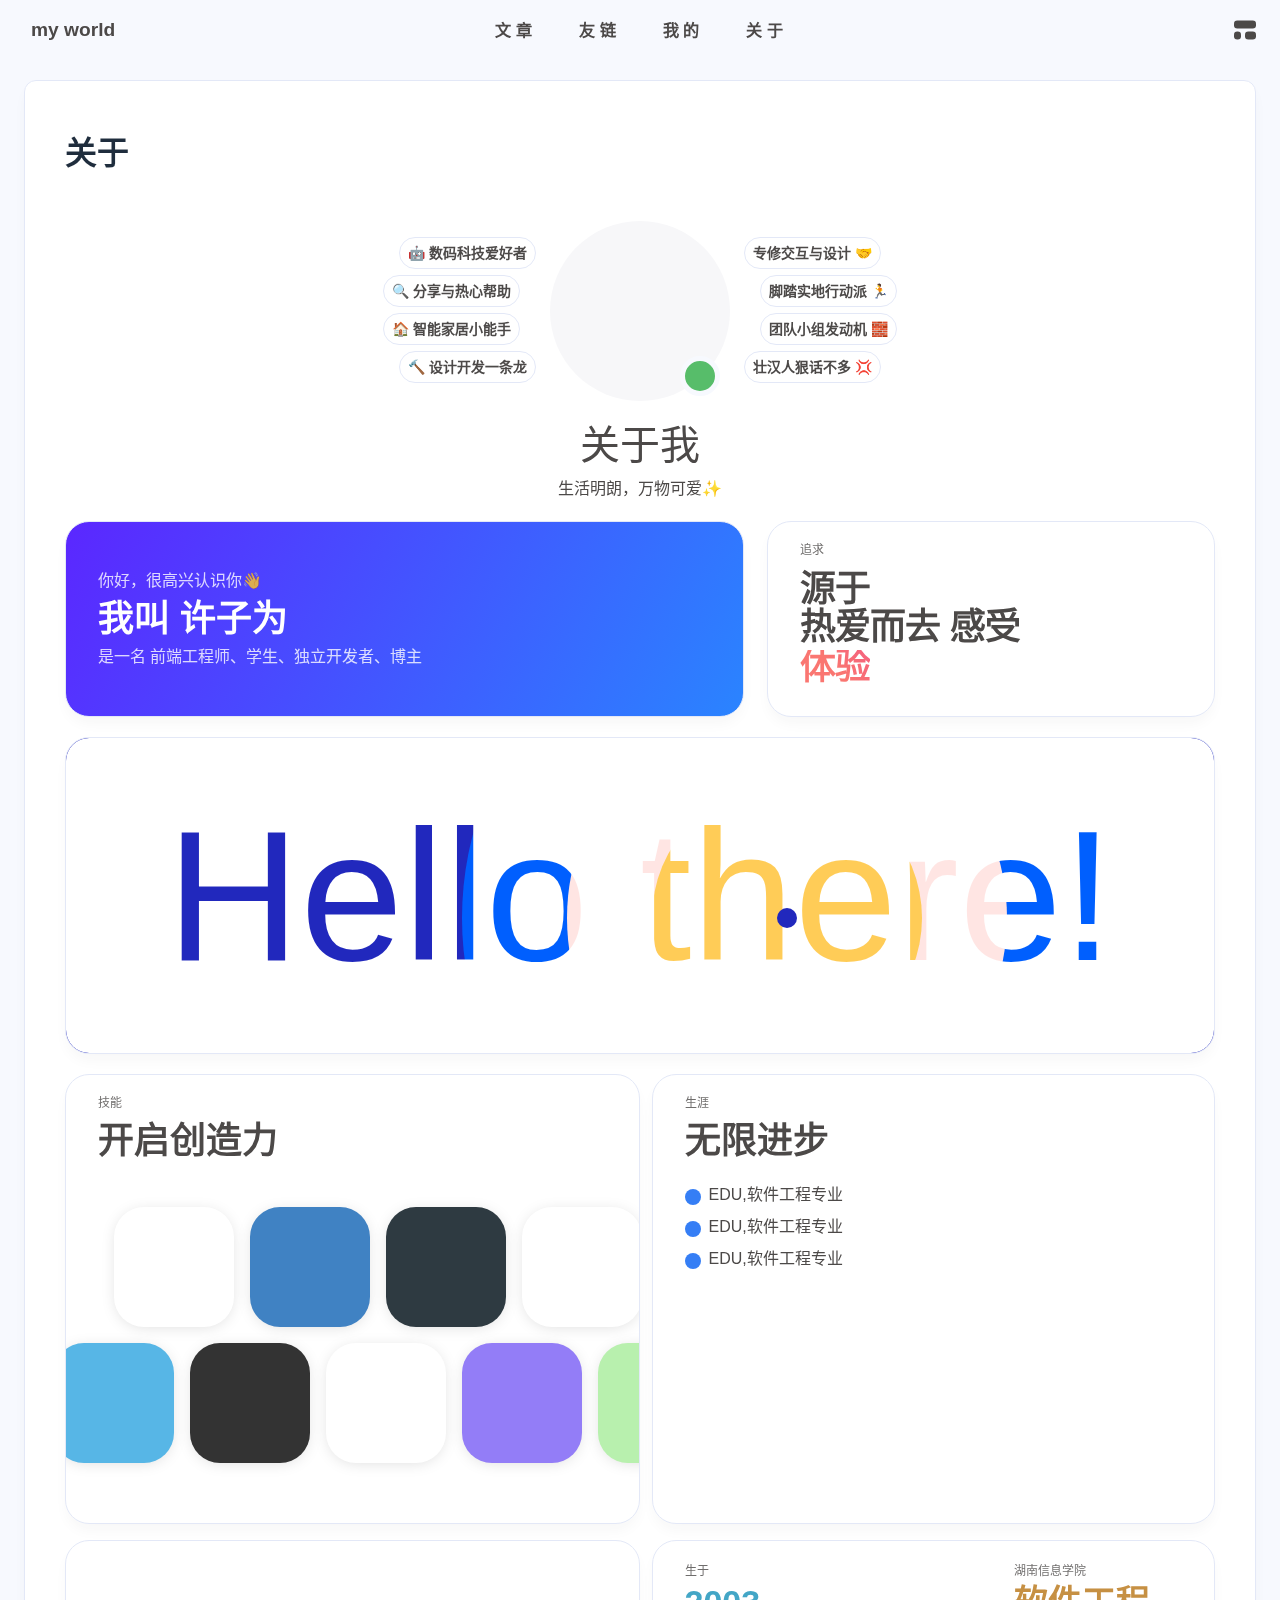
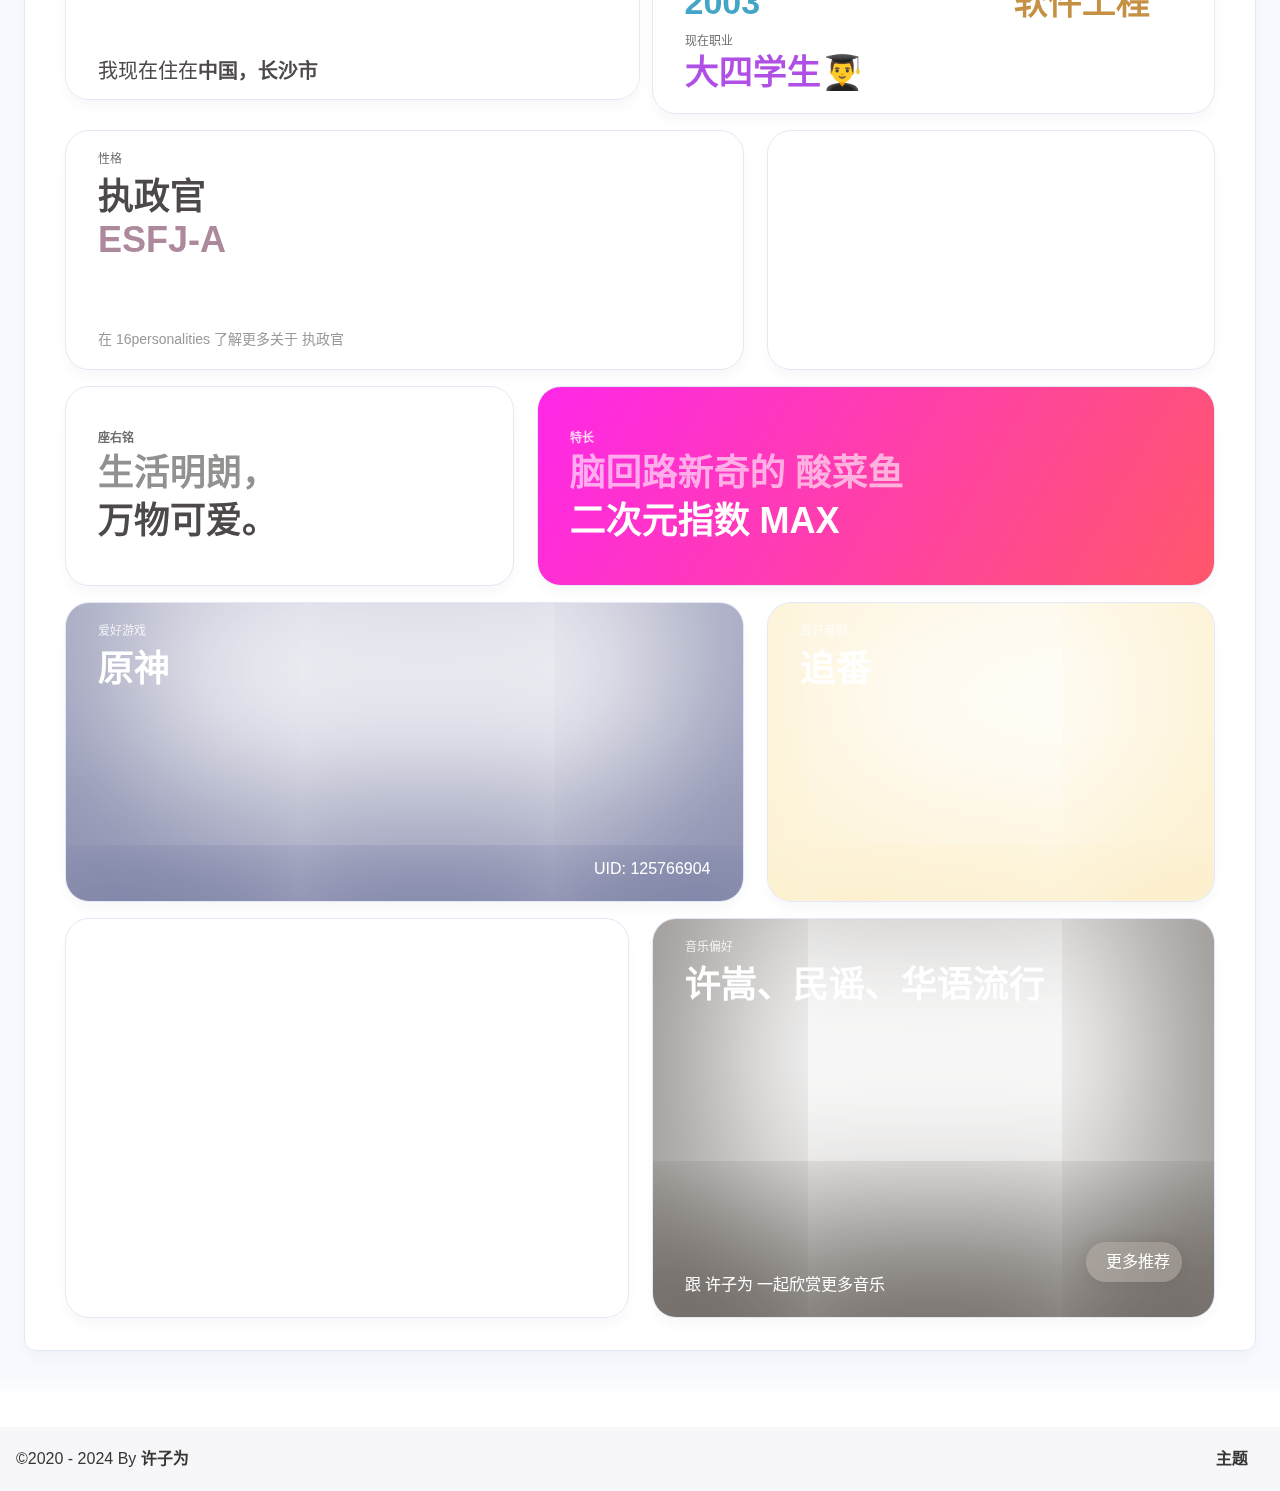
==== commit 1bb269c7: "Site updated: 2024-09-22 21:42:43" ====
--- a/about/index.html
+++ b/about/index.html
@@ -207,7 +207,7 @@
 }
 [data-theme='dark'] .author-content-item.map {
   background-image: url(https://bu.dusays.com/2023/07/05/64a4c63495ac5.jpg);
-}</style><div class="author-content-item map single"><span class="map-title">我现在住在<b>中国，长沙市</b></span></div><div class="author-content-item selfInfo single"><div><span class="selfInfo-title">生于</span> <span class="selfInfo-content" id="selfInfo-content-year" style="color:#43a6c6">2003</span></div><div><span class="selfInfo-title">湖南信息学院</span> <span class="selfInfo-content" style="color:#c69043">软件工程</span></div><div><span class="selfInfo-title">现在职业</span> <span class="selfInfo-content" style="color:#b04fe6">大四学生👨‍🎓</span></div></div></div></div><div class="author-content"><div class="author-content-item personalities"><div class="author-content-item-tips">性格</div><span class="author-content-item-title">执政官</span><div class="title2" style="color:#ac899c">ESFJ-A</div><div class="post-tips">在 <a href="https://www.16personalities.com/" target="_blank" rel="noopener nofollow">16personalities</a> 了解更多关于 <a target="_blank" rel="noopener external nofollow" href="https://www.16personalities.com/ch/esfj-%E4%BA%BA%E6%A0%BC">执政官</a></div><div class="image"><img class="no-lightbox" src= "[data-uri]" onerror="this.onerror=null,this.src=&quot;/img/404.jpg&quot;" data-lazy-src="https://npm.elemecdn.com/anzhiyu-blog@2.0.8/img/svg/ESFJ-A.svg" alt="人格"></div></div><div class="author-content-item myphoto"><img class="author-content-img no-lightbox" alt="自拍" src= "[data-uri]" onerror="this.onerror=null,this.src=&quot;/img/404.jpg&quot;" data-lazy-src="https://bu.dusays.com/2023/07/05/64a4c63495ac5.jpg"></div></div><div class="author-content"><div class="author-content-item maxim"><div class="author-content-item-tips">座右铭</div><span class="maxim-title"><span style="opacity:.6;margin-bottom:8px">生活明朗，</span> <span>万物可爱。</span></span></div><div class="author-content-item buff"><div class="card-content"></div><div class="author-content-item-tips">特长</div><span class="buff-title"><span style="opacity:.6;margin-bottom:8px">脑回路新奇的 酸菜鱼</span> <span>二次元指数 MAX</span></span><div class="card-background-icon"><i class="anzhiyufont anzhiyu-icon-dice-d20"></i></div></div></div><div class="author-content"><div class="author-content-item game-yuanshen" style="background: url(https://bu.dusays.com/2023/04/22/64433bf26e25d.webp) top / cover no-repeat;"><div class="card-content"><div class="author-content-item-tips">爱好游戏</div><span class="author-content-item-title">原神</span><div class="content-bottom"><div class="icon-group"><div class="loading-bar" role="presentation" aria-hidden="true"></div></div><div class="tips game-yuanshen-uid">UID: 125766904</div></div></div></div><div class="author-content-item comic-content"><div class="card-content"><div class="author-content-item-tips">爱好番剧</div><div class="author-content-item-title">追番</div><div class="comic-box"><a class="comic-item" href="https://www.bilibili.com/bangumi/media/md5267750/?spm_id_from=666.25.b_6d656469615f6d6f64756c65.1" target="_blank" title="约定的梦幻岛"><div class="comic-item-cover"><img src= "[data-uri]" onerror="this.onerror=null,this.src=&quot;/img/404.jpg&quot;" data-lazy-src="https://bu.dusays.com/2023/05/27/647166c44b414.webp" alt="约定的梦幻岛"></div></a><a class="comic-item" href="https://www.bilibili.com/bangumi/media/md28229899/?spm_id_from=666.25.b_6d656469615f6d6f64756c65.1" target="_blank" title="咒术回战"><div class="comic-item-cover"><img src= "[data-uri]" onerror="this.onerror=null,this.src=&quot;/img/404.jpg&quot;" data-lazy-src="https://bu.dusays.com/2023/05/24/646db4398832e.webp" alt="咒术回战"></div></a><a class="comic-item" href="https://www.bilibili.com/bangumi/media/md8892/?spm_id_from=666.25.b_6d656469615f6d6f64756c65.1" target="_blank" title="紫罗兰永恒花园"><div class="comic-item-cover"><img src= "[data-uri]" onerror="this.onerror=null,this.src=&quot;/img/404.jpg&quot;" data-lazy-src="https://bu.dusays.com/2023/05/24/646db43983d99.webp" alt="紫罗兰永恒花园"></div></a><a class="comic-item" href="https://www.bilibili.com/bangumi/media/md22718131/?spm_id_from=666.25.b_6d656469615f6d6f64756c65.1" target="_blank" title="鬼灭之刃"><div class="comic-item-cover"><img src= "[data-uri]" onerror="this.onerror=null,this.src=&quot;/img/404.jpg&quot;" data-lazy-src="https://bu.dusays.com/2023/05/24/646db439856a0.webp" alt="鬼灭之刃"></div></a><a class="comic-item" href="https://www.bilibili.com/bangumi/media/md135652/?spm_id_from=666.25.b_6d656469615f6d6f64756c65.1" target="_blank" title="JOJO的奇妙冒险 黄金之风"><div class="comic-item-cover"><img src= "[data-uri]" onerror="this.onerror=null,this.src=&quot;/img/404.jpg&quot;" data-lazy-src="https://bu.dusays.com/2023/05/30/64760e38d651a.webp" alt="JOJO的奇妙冒险 黄金之风"></div></a></div></div></div></div><div class="author-content"><div class="author-content-item like-technology" style="background: url(https://bu.dusays.com/2022/12/06/638f5f05ce1f7.jpg) top / cover no-repeat;"><div class="card-content"><div class="author-content-item-tips">关注偏好</div><span class="author-content-item-title">数码科技</span><div class="content-bottom"><div class="tips">手机、电脑软硬件</div></div></div></div><div class="author-content-item like-music" style="background: url(https://p2.music.126.net/Mrg1i7DwcwjWBvQPIMt_Mg==/79164837213438.jpg) top / cover no-repeat;"><div class="card-content"><div class="author-content-item-tips">音乐偏好</div><span class="author-content-item-title">许嵩、民谣、华语流行</span><div class="content-bottom"><div class="tips">跟 许子为 一起欣赏更多音乐</div></div><div class="banner-button-group"><a class="banner-button" onclick="pjax.loadUrl(&quot;/music&quot;)"><i class="anzhiyufont anzhiyu-icon-arrow-circle-right"></i> <span class="banner-button-text">更多推荐</span></a></div></div></div></div><div class="author-content"><div class="author-content-item single reward" id="about-reward"><div class="author-content-item-tips">致谢</div><span class="author-content-item-title">赞赏名单</span><div class="author-content-item-description">感谢因为有你们，让我更加有创作的动力。<div class="reward-list-all"><div class="reward-list-item"><div class="reward-list-item-name">LK66</div><div class="reward-list-bottom-group"><div class="reward-list-item-money" style="background:var(--anzhiyu-yellow)">¥66.6</div><div class="datatime reward-list-item-time" datatime="2023-03-24T00:00:00.000Z">2023-03-24</div></div></div><div class="reward-list-item"><div class="reward-list-item-name">疾速k</div><div class="reward-list-bottom-group"><div class="reward-list-item-money" style="background:var(--anzhiyu-yellow)">¥50</div><div class="datatime reward-list-item-time" datatime="2022-09-20T00:00:00.000Z">2022-09-20</div></div></div><div class="reward-list-item"><div class="reward-list-item-name">刀中日月长</div><div class="reward-list-bottom-group"><div class="reward-list-item-money">¥10</div><div class="datatime reward-list-item-time" datatime="2022-11-16T00:00:00.000Z">2022-11-16</div></div></div><div class="reward-list-item"><div class="reward-list-item-name">鹿啵包</div><div class="reward-list-bottom-group"><div class="reward-list-item-money">¥10</div><div class="datatime reward-list-item-time" datatime="2022-11-08T00:00:00.000Z">2022-11-08</div></div></div><div class="reward-list-item"><div class="reward-list-item-name">托马斯</div><div class="reward-list-bottom-group"><div class="reward-list-item-money">¥10</div><div class="datatime reward-list-item-time" datatime="2022-08-19T00:00:00.000Z">2022-08-19</div></div></div><div class="reward-list-item"><div class="reward-list-item-name">ZeroAf</div><div class="reward-list-bottom-group"><div class="reward-list-item-money">¥9.9</div><div class="datatime reward-list-item-time" datatime="2022-12-14T00:00:00.000Z">2022-12-14</div></div></div><div class="reward-list-item"><div class="reward-list-item-name">海阔蓝</div><div class="reward-list-bottom-group"><div class="reward-list-item-money">¥8.8</div><div class="datatime reward-list-item-time" datatime="2023-03-28T00:00:00.000Z">2023-03-28</div></div></div><div class="reward-list-item"><div class="reward-list-item-name">张时貳</div><div class="reward-list-bottom-group"><div class="reward-list-item-money">¥6.6</div><div class="datatime reward-list-item-time" datatime="2023-01-22T00:00:00.000Z">2023-01-22</div></div></div><div class="reward-list-item"><div class="reward-list-item-name">LuckyWangXi</div><div class="reward-list-bottom-group"><div class="reward-list-item-money">¥6.6</div><div class="datatime reward-list-item-time" datatime="2022-12-14T00:00:00.000Z">2022-12-14</div></div></div><div class="reward-list-item"><div class="reward-list-item-name">伴舟先生大霖子</div><div class="reward-list-bottom-group"><div class="reward-list-item-money">¥4.03贝壳</div><div class="datatime reward-list-item-time" datatime="2022-10-27T00:00:00.000Z">2022-10-27</div></div></div><div class="reward-list-item"><div class="reward-list-item-name">Magica_0x0</div><div class="reward-list-bottom-group"><div class="reward-list-item-money">¥3.36贝壳</div><div class="datatime reward-list-item-time" datatime="2022-10-07T00:00:00.000Z">2022-10-07</div></div></div><div class="reward-list-item"><div class="reward-list-item-name">名字就是要短像这样</div><div class="reward-list-bottom-group"><div class="reward-list-item-money">¥3.36贝壳</div><div class="datatime reward-list-item-time" datatime="2022-08-25T00:00:00.000Z">2022-08-25</div></div></div><div class="reward-list-item"><div class="reward-list-item-name">Leviathan520</div><div class="reward-list-bottom-group"><div class="reward-list-item-money">¥1.34贝壳</div><div class="datatime reward-list-item-time" datatime="2022-08-23T00:00:00.000Z">2022-08-23</div></div></div><div class="reward-list-item"><div class="reward-list-item-name">哇是猫猫欸</div><div class="reward-list-bottom-group"><div class="reward-list-item-money">¥1.34贝壳</div><div class="datatime reward-list-item-time" datatime="2022-08-19T00:00:00.000Z">2022-08-19</div></div></div></div><div class="reward-list-updateDate">最新更新时间： <time class="datatime reward-list-updateDate-time" datatime="2023-03-28T00:00:00.000Z">2023-03-28</time></div></div><div class="about-reward"><div id="con"></div><div id="TA-con" onclick="anzhiyu.rewardShowConsole()"><div id="text-con"><div id="linght"></div><div id="TA">为TA充电</div></div></div><div id="tube-con"><svg viewBox="0 0 1028 385" fill="none" xmlns="http://www.w3.org/2000/svg"><path d="M1 77H234.226L307.006 24H790" stroke="#e5e9ef" stroke-width="20"></path><path d="M0 140H233.035L329.72 71H1028" stroke="#e5e9ef" stroke-width="20"></path><path d="M1 255H234.226L307.006 307H790" stroke="#e5e9ef" stroke-width="20"></path><path d="M0 305H233.035L329.72 375H1028" stroke="#e5e9ef" stroke-width="20"></path><rect y="186" width="236" height="24" fill="#e5e9ef"></rect><ellipse cx="790" cy="25.5" rx="25" ry="25.5" fill="#e5e9ef"></ellipse><circle r="14" transform="matrix(1 0 0 -1 790 25)" fill="white"></circle><ellipse cx="790" cy="307.5" rx="25" ry="25.5" fill="#e5e9ef"></ellipse><circle r="14" transform="matrix(1 0 0 -1 790 308)" fill="white"></circle></svg><div id="mask"><svg viewBox="0 0 1028 385" fill="none" xmlns="http://www.w3.org/2000/svg"><path d="M1 77H234.226L307.006 24H790" stroke="#f25d8e" stroke-width="20"></path><path d="M0 140H233.035L329.72 71H1028" stroke="#f25d8e" stroke-width="20"></path><path d="M1 255H234.226L307.006 307H790" stroke="#f25d8e" stroke-width="20"></path><path d="M0 305H233.035L329.72 375H1028" stroke="#f25d8e" stroke-width="20"></path><rect y="186" width="236" height="24" fill="#f25d8e"></rect><ellipse cx="790" cy="25.5" rx="25" ry="25.5" fill="#f25d8e"></ellipse><circle r="14" transform="matrix(1 0 0 -1 790 25)" fill="white"></circle><ellipse cx="790" cy="307.5" rx="25" ry="25.5" fill="#f25d8e"></ellipse><circle r="14" transform="matrix(1 0 0 -1 790 308)" fill="white"></circle></svg></div><div id="orange-mask"><svg viewBox="0 0 1028 385" fill="none" xmlns="http://www.w3.org/2000/svg"><path d="M1 77H234.226L307.006 24H790" stroke="#ffd52b" stroke-width="20"></path><path d="M0 140H233.035L329.72 71H1028" stroke="#ffd52b" stroke-width="20"></path><path d="M1 255H234.226L307.006 307H790" stroke="#ffd52b" stroke-width="20"></path><path d="M0 305H233.035L329.72 375H1028" stroke="#ffd52b" stroke-width="20"></path><rect y="186" width="236" height="24" fill="#ffd52b"></rect><ellipse cx="790" cy="25.5" rx="25" ry="25.5" fill="#ffd52b"></ellipse><circle r="14" transform="matrix(1 0 0 -1 790 25)" fill="white"></circle><ellipse cx="790" cy="307.5" rx="25" ry="25.5" fill="#ffd52b"></ellipse><circle r="14" transform="matrix(1 0 0 -1 790 308)" fill="white"></circle></svg></div><p id="people">共<b>14</b>人</p></div></div></div></div></div><script src="https://cdn.cbd.int/anzhiyu-theme-static@1.0.0/countup/countup.js"></script><script defer>function initAboutPage() {
+}</style><div class="author-content-item map single"><span class="map-title">我现在住在<b>中国，长沙市</b></span></div><div class="author-content-item selfInfo single"><div><span class="selfInfo-title">生于</span> <span class="selfInfo-content" id="selfInfo-content-year" style="color:#43a6c6">2003</span></div><div><span class="selfInfo-title">湖南信息学院</span> <span class="selfInfo-content" style="color:#c69043">软件工程</span></div><div><span class="selfInfo-title">现在职业</span> <span class="selfInfo-content" style="color:#b04fe6">大四学生👨‍🎓</span></div></div></div></div><div class="author-content"><div class="author-content-item personalities"><div class="author-content-item-tips">性格</div><span class="author-content-item-title">执政官</span><div class="title2" style="color:#ac899c">ESFJ-A</div><div class="post-tips">在 <a href="https://www.16personalities.com/" target="_blank" rel="noopener nofollow">16personalities</a> 了解更多关于 <a target="_blank" rel="noopener external nofollow" href="https://www.16personalities.com/ch/esfj-%E4%BA%BA%E6%A0%BC">执政官</a></div><div class="image"><img class="no-lightbox" src= "[data-uri]" onerror="this.onerror=null,this.src=&quot;/img/404.jpg&quot;" data-lazy-src="https://npm.elemecdn.com/anzhiyu-blog@2.0.8/img/svg/ESFJ-A.svg" alt="人格"></div></div><div class="author-content-item myphoto"><img class="author-content-img no-lightbox" alt="自拍" src= "[data-uri]" onerror="this.onerror=null,this.src=&quot;/img/404.jpg&quot;" data-lazy-src="https://bu.dusays.com/2023/07/05/64a4c63495ac5.jpg"></div></div><div class="author-content"><div class="author-content-item maxim"><div class="author-content-item-tips">座右铭</div><span class="maxim-title"><span style="opacity:.6;margin-bottom:8px">生活明朗，</span> <span>万物可爱。</span></span></div><div class="author-content-item buff"><div class="card-content"></div><div class="author-content-item-tips">特长</div><span class="buff-title"><span style="opacity:.6;margin-bottom:8px">脑回路新奇的 酸菜鱼</span> <span>二次元指数 MAX</span></span><div class="card-background-icon"><i class="anzhiyufont anzhiyu-icon-dice-d20"></i></div></div></div><div class="author-content"><div class="author-content-item game-yuanshen" style="background: url(https://bu.dusays.com/2023/04/22/64433bf26e25d.webp) top / cover no-repeat;"><div class="card-content"><div class="author-content-item-tips">爱好游戏</div><span class="author-content-item-title">原神</span><div class="content-bottom"><div class="icon-group"><div class="loading-bar" role="presentation" aria-hidden="true"></div></div><div class="tips game-yuanshen-uid">UID: 125766904</div></div></div></div><div class="author-content-item comic-content"><div class="card-content"><div class="author-content-item-tips">爱好番剧</div><div class="author-content-item-title">追番</div><div class="comic-box"><a class="comic-item" href="https://www.bilibili.com/bangumi/media/md5267750/?spm_id_from=666.25.b_6d656469615f6d6f64756c65.1" target="_blank" title="约定的梦幻岛"><div class="comic-item-cover"><img src= "[data-uri]" onerror="this.onerror=null,this.src=&quot;/img/404.jpg&quot;" data-lazy-src="https://bu.dusays.com/2023/05/27/647166c44b414.webp" alt="约定的梦幻岛"></div></a><a class="comic-item" href="https://www.bilibili.com/bangumi/media/md28229899/?spm_id_from=666.25.b_6d656469615f6d6f64756c65.1" target="_blank" title="咒术回战"><div class="comic-item-cover"><img src= "[data-uri]" onerror="this.onerror=null,this.src=&quot;/img/404.jpg&quot;" data-lazy-src="https://bu.dusays.com/2023/05/24/646db4398832e.webp" alt="咒术回战"></div></a><a class="comic-item" href="https://www.bilibili.com/bangumi/media/md8892/?spm_id_from=666.25.b_6d656469615f6d6f64756c65.1" target="_blank" title="紫罗兰永恒花园"><div class="comic-item-cover"><img src= "[data-uri]" onerror="this.onerror=null,this.src=&quot;/img/404.jpg&quot;" data-lazy-src="https://bu.dusays.com/2023/05/24/646db43983d99.webp" alt="紫罗兰永恒花园"></div></a><a class="comic-item" href="https://www.bilibili.com/bangumi/media/md22718131/?spm_id_from=666.25.b_6d656469615f6d6f64756c65.1" target="_blank" title="鬼灭之刃"><div class="comic-item-cover"><img src= "[data-uri]" onerror="this.onerror=null,this.src=&quot;/img/404.jpg&quot;" data-lazy-src="https://bu.dusays.com/2023/05/24/646db439856a0.webp" alt="鬼灭之刃"></div></a><a class="comic-item" href="https://www.bilibili.com/bangumi/media/md135652/?spm_id_from=666.25.b_6d656469615f6d6f64756c65.1" target="_blank" title="JOJO的奇妙冒险 黄金之风"><div class="comic-item-cover"><img src= "[data-uri]" onerror="this.onerror=null,this.src=&quot;/img/404.jpg&quot;" data-lazy-src="https://bu.dusays.com/2023/05/30/64760e38d651a.webp" alt="JOJO的奇妙冒险 黄金之风"></div></a></div></div></div></div><div class="author-content"><div class="author-content-item like-technology" style="background: url(https://bu.dusays.com/2022/12/06/638f5f05ce1f7.jpg) top / cover no-repeat;"><div class="card-content"><div class="author-content-item-tips">关注偏好</div><span class="author-content-item-title">数码科技</span><div class="content-bottom"><div class="tips">手机、电脑软硬件</div></div></div></div><div class="author-content-item like-music" style="background: url(https://p2.music.126.net/Mrg1i7DwcwjWBvQPIMt_Mg==/79164837213438.jpg) top / cover no-repeat;"><div class="card-content"><div class="author-content-item-tips">音乐偏好</div><span class="author-content-item-title">许嵩、民谣、华语流行</span><div class="content-bottom"><div class="tips">跟 许子为 一起欣赏更多音乐</div></div><div class="banner-button-group"><a class="banner-button" onclick="pjax.loadUrl(&quot;/music&quot;)"><i class="anzhiyufont anzhiyu-icon-arrow-circle-right"></i> <span class="banner-button-text">更多推荐</span></a></div></div></div></div></div><script src="https://cdn.cbd.int/anzhiyu-theme-static@1.0.0/countup/countup.js"></script><script defer>function initAboutPage() {
   fetch("https://v6-widget.51.la/v6//quote.js")
     .then(res => res.text())
     .then(data => {
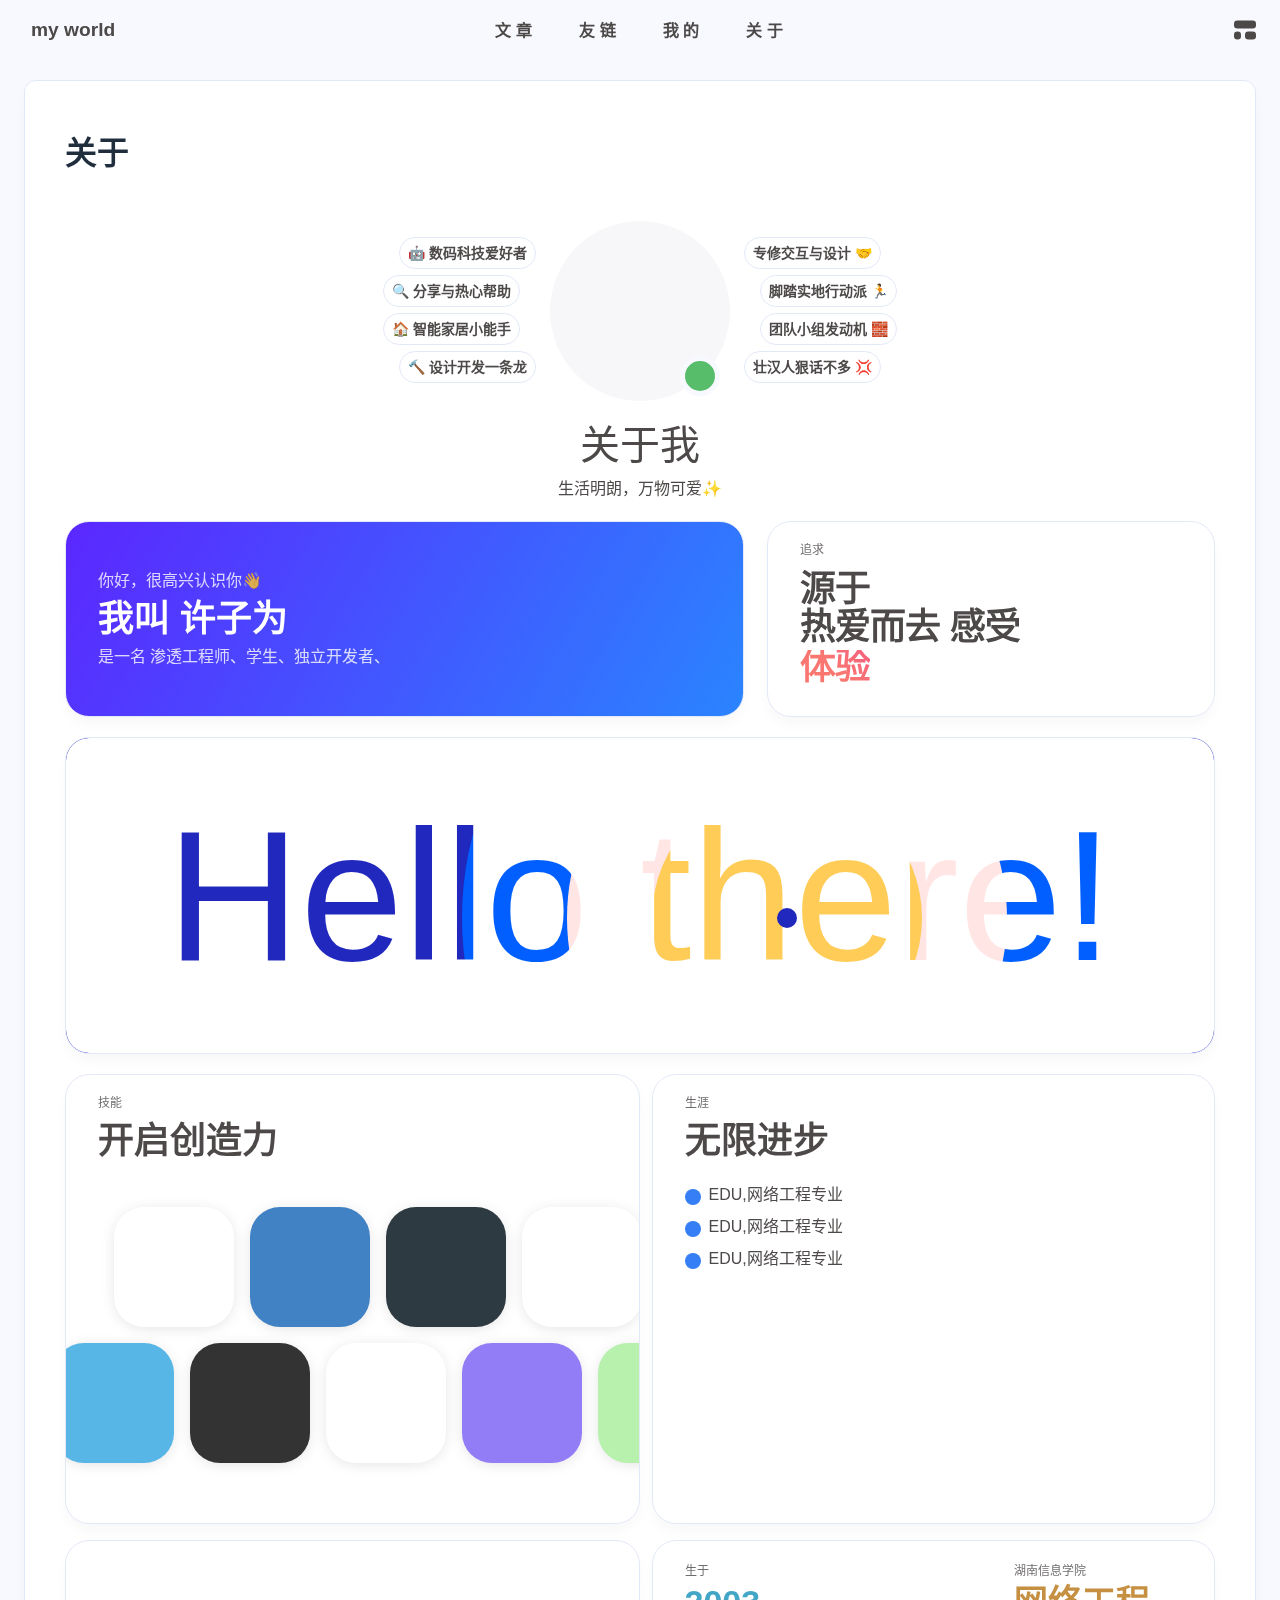
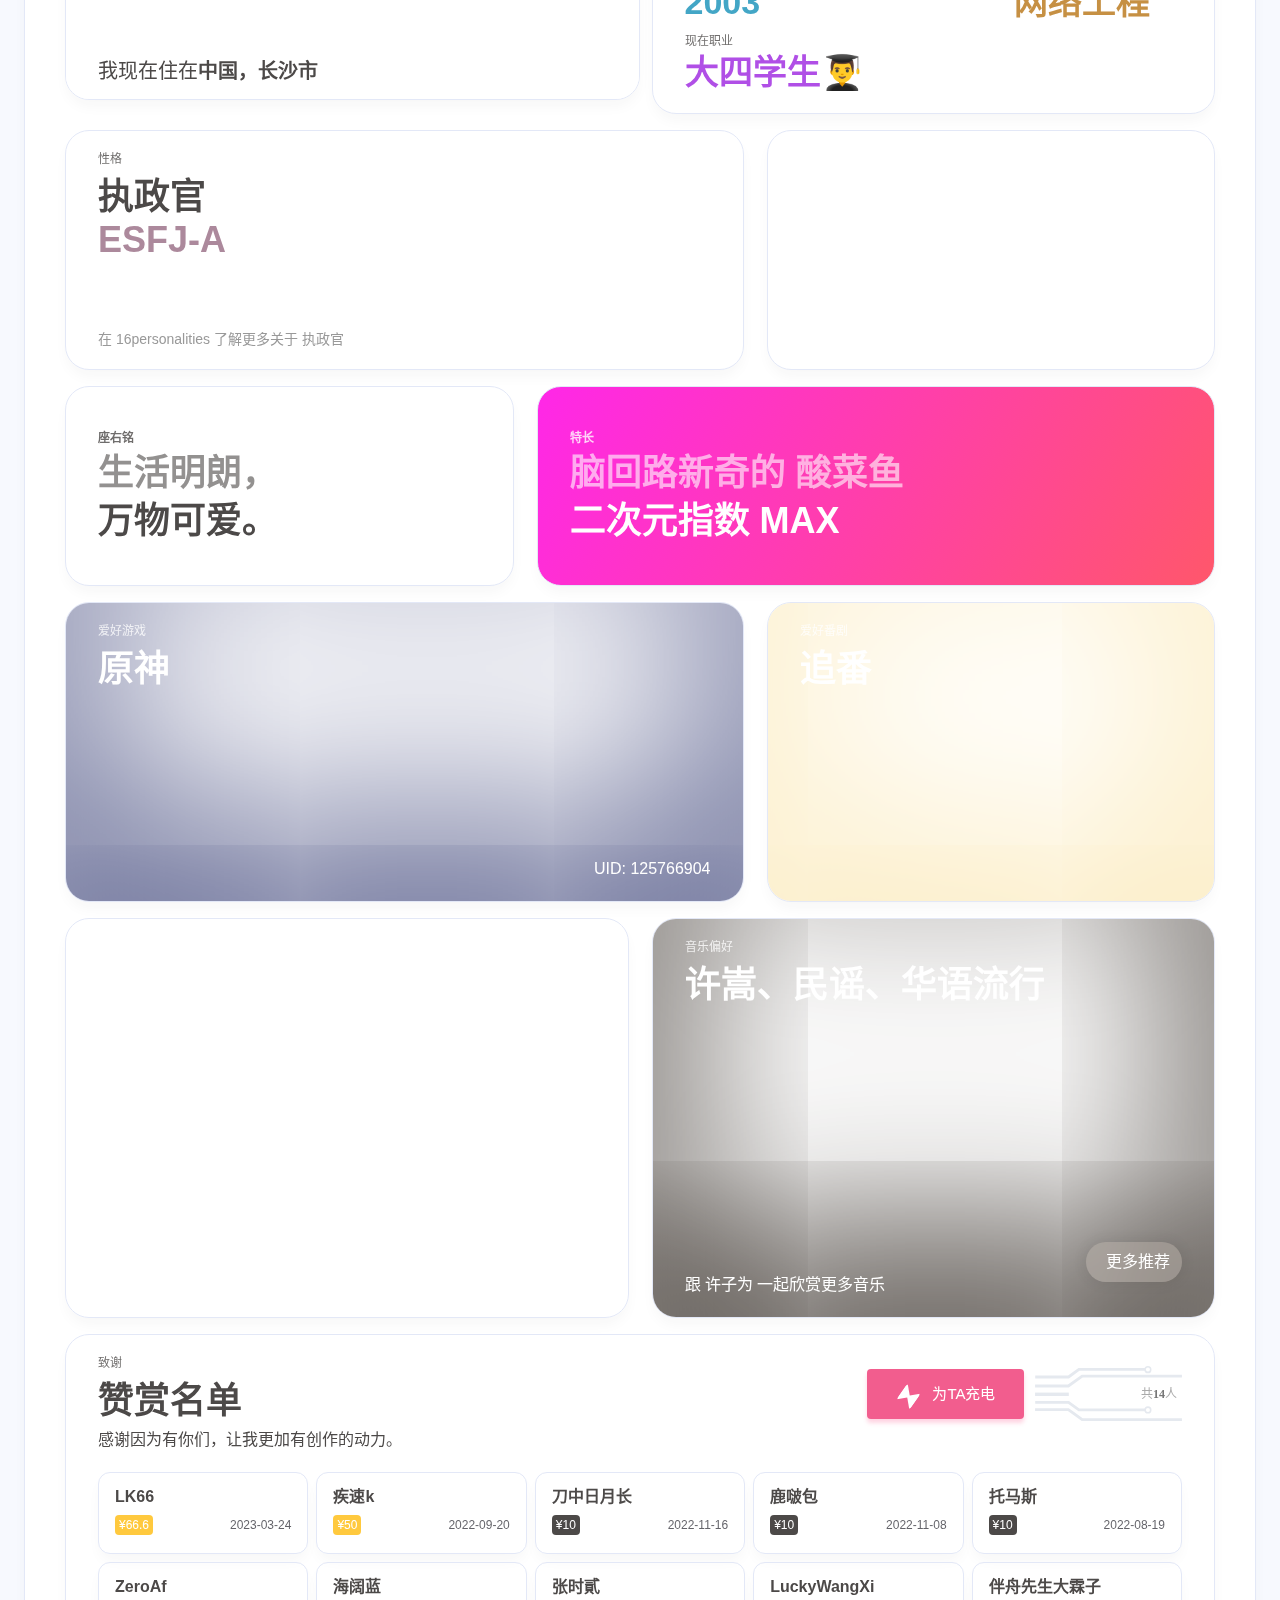
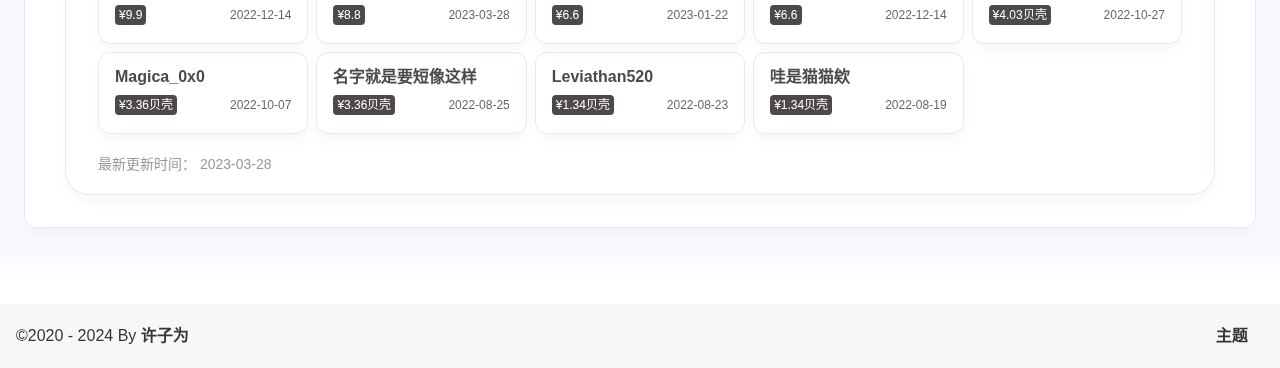
==== commit 1b85bc02: "Site updated: 2024-09-22 21:45:54" ====
--- a/about/index.html
+++ b/about/index.html
@@ -202,12 +202,12 @@
 if (true) {
   document.addEventListener('pjax:send', () => { preloader.initLoading() })
   document.addEventListener('pjax:complete', () => { preloader.endLoading() })
-}</script><link rel="stylesheet" href="https://cdn.cbd.int/anzhiyu-theme-static@1.1.10/progress_bar/progress_bar.css"/><script async="async" src="https://cdn.cbd.int/pace-js@1.2.4/pace.min.js" data-pace-options="{ &quot;restartOnRequestAfter&quot;:false,&quot;eventLag&quot;:false}"></script><div class="page" id="body-wrap"><header class="not-top-img" id="page-header"><nav id="nav"><div id="nav-group"><span id="blog_name"><a id="site-name" href="/" accesskey="h"><div class="title">my world</div><i class="anzhiyufont anzhiyu-icon-house-chimney"></i></a></span><div class="mask-name-container"><div id="name-container"><a id="page-name" href="javascript:anzhiyu.scrollToDest(0, 500)">PAGE_NAME</a></div></div><div id="menus"><div class="menus_items"><div class="menus_item"><a class="site-page" href="javascript:void(0);"><span> 文章</span></a><ul class="menus_item_child"><li><a class="site-page child faa-parent animated-hover" href="/archives/"><i class="anzhiyufont anzhiyu-icon-box-archive faa-tada" style="font-size: 0.9em;"></i><span> 隧道</span></a></li><li><a class="site-page child faa-parent animated-hover" href="/categories/"><i class="anzhiyufont anzhiyu-icon-shapes faa-tada" style="font-size: 0.9em;"></i><span> 分类</span></a></li><li><a class="site-page child faa-parent animated-hover" href="/tags/"><i class="anzhiyufont anzhiyu-icon-tags faa-tada" style="font-size: 0.9em;"></i><span> 标签</span></a></li></ul></div><div class="menus_item"><a class="site-page" href="javascript:void(0);"><span> 友链</span></a><ul class="menus_item_child"><li><a class="site-page child faa-parent animated-hover" href="/link/"><i class="anzhiyufont anzhiyu-icon-link faa-tada" style="font-size: 0.9em;"></i><span> 友人帐</span></a></li><li><a class="site-page child faa-parent animated-hover" href="/fcircle/"><i class="anzhiyufont anzhiyu-icon-artstation faa-tada" style="font-size: 0.9em;"></i><span> 朋友圈</span></a></li><li><a class="site-page child faa-parent animated-hover" href="/comments/"><i class="anzhiyufont anzhiyu-icon-envelope faa-tada" style="font-size: 0.9em;"></i><span> 留言板</span></a></li></ul></div><div class="menus_item"><a class="site-page" href="javascript:void(0);"><span> 我的</span></a><ul class="menus_item_child"><li><a class="site-page child faa-parent animated-hover" href="/music/"><i class="anzhiyufont anzhiyu-icon-music faa-tada" style="font-size: 0.9em;"></i><span> 音乐馆</span></a></li><li><a class="site-page child faa-parent animated-hover" href="/bangumis/"><i class="anzhiyufont anzhiyu-icon-bilibili faa-tada" style="font-size: 0.9em;"></i><span> 追番页</span></a></li><li><a class="site-page child faa-parent animated-hover" href="/album/"><i class="anzhiyufont anzhiyu-icon-images faa-tada" style="font-size: 0.9em;"></i><span> 相册集</span></a></li><li><a class="site-page child faa-parent animated-hover" href="/air-conditioner/"><i class="anzhiyufont anzhiyu-icon-fan faa-tada" style="font-size: 0.9em;"></i><span> 小空调</span></a></li></ul></div><div class="menus_item"><a class="site-page" href="javascript:void(0);"><span> 关于</span></a><ul class="menus_item_child"><li><a class="site-page child faa-parent animated-hover" href="/about/"><i class="anzhiyufont anzhiyu-icon-paper-plane faa-tada" style="font-size: 0.9em;"></i><span> 关于本人</span></a></li><li><a class="site-page child faa-parent animated-hover" href="/essay/"><i class="anzhiyufont anzhiyu-icon-lightbulb faa-tada" style="font-size: 0.9em;"></i><span> 闲言碎语</span></a></li><li><a class="site-page child faa-parent animated-hover" href="javascript:toRandomPost()"><i class="anzhiyufont anzhiyu-icon-shoe-prints1 faa-tada" style="font-size: 0.9em;"></i><span> 随便逛逛</span></a></li></ul></div></div></div><div id="nav-right"><div class="nav-button" id="randomPost_button"><a class="site-page" onclick="toRandomPost()" title="随机前往一个文章" href="javascript:void(0);"><i class="anzhiyufont anzhiyu-icon-dice"></i></a></div><input id="center-console" type="checkbox"/><label class="widget" for="center-console" title="中控台" onclick="anzhiyu.switchConsole();"><i class="left"></i><i class="widget center"></i><i class="widget right"></i></label><div id="console"><div class="console-card-group-reward"><ul class="reward-all console-card"><li class="reward-item"><a href="https://npm.elemecdn.com/anzhiyu-blog@1.1.6/img/post/common/qrcode-weichat.png" target="_blank"><img class="post-qr-code-img" alt="微信" src= "[data-uri]" onerror="this.onerror=null,this.src=&quot;/img/404.jpg&quot;" data-lazy-src="https://npm.elemecdn.com/anzhiyu-blog@1.1.6/img/post/common/qrcode-weichat.png"/></a><div class="post-qr-code-desc">微信</div></li><li class="reward-item"><a href="https://npm.elemecdn.com/anzhiyu-blog@1.1.6/img/post/common/qrcode-alipay.png" target="_blank"><img class="post-qr-code-img" alt="支付宝" src= "[data-uri]" onerror="this.onerror=null,this.src=&quot;/img/404.jpg&quot;" data-lazy-src="https://npm.elemecdn.com/anzhiyu-blog@1.1.6/img/post/common/qrcode-alipay.png"/></a><div class="post-qr-code-desc">支付宝</div></li></ul></div><div class="console-card-group"><div class="console-card-group-left"><div class="console-card" id="card-newest-comments"><div class="card-content"><div class="author-content-item-tips">互动</div><span class="author-content-item-title"> 最新评论</span></div><div class="aside-list"><span>正在加载中...</span></div></div></div><div class="console-card-group-right"><div class="console-card tags"><div class="card-content"><div class="author-content-item-tips">兴趣点</div><span class="author-content-item-title">寻找你感兴趣的领域</span></div></div><div class="console-card history"><div class="item-headline"><i class="anzhiyufont anzhiyu-icon-box-archiv"></i><span>文章</span></div><div class="card-archives"><div class="item-headline"><i class="anzhiyufont anzhiyu-icon-archive"></i><span>归档</span></div><ul class="card-archive-list"><li class="card-archive-list-item"><a class="card-archive-list-link" href="/archives/2024/09/"><span class="card-archive-list-date">九月 2024</span><div class="card-archive-list-count-group"><span class="card-archive-list-count">1</span><span>篇</span></div></a></li></ul></div><hr/></div></div></div><div class="button-group"><div class="console-btn-item"><a class="darkmode_switchbutton" title="显示模式切换" href="javascript:void(0);"><i class="anzhiyufont anzhiyu-icon-moon"></i></a></div><div class="console-btn-item" id="consoleHideAside" onclick="anzhiyu.hideAsideBtn()" title="边栏显示控制"><a class="asideSwitch"><i class="anzhiyufont anzhiyu-icon-arrows-left-right"></i></a></div><div class="console-btn-item" id="consoleMusic" onclick="anzhiyu.musicToggle()" title="音乐开关"><a class="music-switch"><i class="anzhiyufont anzhiyu-icon-music"></i></a></div><div class="console-btn-item" id="consoleKeyboard" onclick="anzhiyu.keyboardToggle()" title="快捷键开关"><a class="keyboard-switch"><i class="anzhiyufont anzhiyu-icon-keyboard"></i></a></div></div><div class="console-mask" onclick="anzhiyu.hideConsole()" href="javascript:void(0);"></div></div><div class="nav-button" id="nav-totop"><a class="totopbtn" href="javascript:void(0);"><i class="anzhiyufont anzhiyu-icon-arrow-up"></i><span id="percent" onclick="anzhiyu.scrollToDest(0,500)">0</span></a></div><div id="toggle-menu"><a class="site-page" href="javascript:void(0);" title="切换"><i class="anzhiyufont anzhiyu-icon-bars"></i></a></div></div></div></nav></header><main id="blog-container"><div class="layout hide-aside" id="content-inner"><div id="page"><h1 class="page-title">关于</h1><div id="about-page"><div class="author-box"><div class="author-tag-left"><span class="author-tag">🤖️ 数码科技爱好者</span><span class="author-tag">🔍 分享与热心帮助</span><span class="author-tag">🏠 智能家居小能手</span><span class="author-tag">🔨 设计开发一条龙</span></div><div class="author-img"><img class="no-lightbox" src= "[data-uri]" onerror="this.onerror=null,this.src=&quot;/img/404.jpg&quot;" data-lazy-src="https://npm.elemecdn.com/anzhiyu-blog-static@1.0.0/img/avatar.webp" onerror="this.onerror=null;this.src='/img/friend_404.gif'" alt="avatar"></div><div class="author-tag-right"><span class="author-tag">专修交互与设计 🤝</span><span class="author-tag">脚踏实地行动派 🏃</span><span class="author-tag">团队小组发动机 🧱</span><span class="author-tag">壮汉人狠话不多 💢</span></div></div><p class="p center logo large">关于我</p><p class="p center small">生活明朗，万物可爱✨</p><div class="author-content"><div class="author-content-item myInfoAndSayHello"><div class="title1">你好，很高兴认识你👋</div><div class="title2">我叫 <span class="inline-word">许子为</span></div><div class="title1">是一名 前端工程师、学生、独立开发者、博主</div></div><div class="aboutsiteTips author-content-item"><div class="author-content-item-tips">追求</div><h2>源于<br>热爱而去 感受<div class="mask"><span class="first-tips">学习</span><span>生活</span><span data-up>程序</span> <span data-show>体验</span></div></h2></div></div><div class="hello-about"><div class="cursor" style="translate:none;rotate:none;scale:none;transform:translate(721px,180px)"></div><div class="shapes"><div class="shape shape-1" style="translate:none;rotate:none;scale:none;transform:translate(721px,180px)"></div><div class="shape shape-2" style="translate:none;rotate:none;scale:none;transform:translate(721px,180px)"></div><div class="shape shape-3" style="translate:none;rotate:none;scale:none;transform:translate(721px,180px)"></div></div><div class="content"><h1>Hello there!</h1></div></div><div class="author-content"><div class="author-content-item skills"><div class="card-content"><div class="author-content-item-tips">技能</div><span class="author-content-item-title">开启创造力</span><div class="skills-style-group"><div id="skills-tags-group-all"><div class="tags-group-wrapper"><div class="tags-group-icon-pair"><div class="tags-group-icon" style="background: #fff"><img class="no-lightbox" title="Java" src= "[data-uri]" onerror="this.onerror=null,this.src=&quot;/img/404.jpg&quot;" data-lazy-src="https://bu.dusays.com/2023/04/09/643293b1184e9.jpg" size="60px" alt="Java"></div><div class="tags-group-icon" style="background: #57b6e6"><img class="no-lightbox" title="Docker" src= "[data-uri]" onerror="this.onerror=null,this.src=&quot;/img/404.jpg&quot;" data-lazy-src="https://bu.dusays.com/2023/04/09/643293b0f0abe.png" size="60px" alt="Docker"></div></div><div class="tags-group-icon-pair"><div class="tags-group-icon" style="background: #4082c3"><img class="no-lightbox" title="Photoshop" src= "[data-uri]" onerror="this.onerror=null,this.src=&quot;/img/404.jpg&quot;" data-lazy-src="https://bu.dusays.com/2022/12/15/639aa3a5c240e.png" size="60px" alt="Photoshop"></div><div class="tags-group-icon" style="background: #333"><img class="no-lightbox" title="Node" src= "[data-uri]" onerror="this.onerror=null,this.src=&quot;/img/404.jpg&quot;" data-lazy-src="https://npm.elemecdn.com/anzhiyu-blog@2.1.1/img/svg/node-logo.svg" size="60px" alt="Node"></div></div><div class="tags-group-icon-pair"><div class="tags-group-icon" style="background: #2e3a41"><img class="no-lightbox" title="Webpack" src= "[data-uri]" onerror="this.onerror=null,this.src=&quot;/img/404.jpg&quot;" data-lazy-src="https://bu.dusays.com/2023/04/09/643293b68026c.png" size="60px" alt="Webpack"></div><div class="tags-group-icon" style="background: #fff"><img class="no-lightbox" title="Pinia" src= "[data-uri]" onerror="this.onerror=null,this.src=&quot;/img/404.jpg&quot;" data-lazy-src="https://npm.elemecdn.com/anzhiyu-blog@2.0.8/img/svg/pinia-logo.svg" size="60px" alt="Pinia"></div></div><div class="tags-group-icon-pair"><div class="tags-group-icon" style="background: #fff"><img class="no-lightbox" title="Python" src= "[data-uri]" onerror="this.onerror=null,this.src=&quot;/img/404.jpg&quot;" data-lazy-src="https://bu.dusays.com/2023/04/09/643293b1230f7.png" size="60px" alt="Python"></div><div class="tags-group-icon" style="background: #937df7"><img class="no-lightbox" title="Vite" src= "[data-uri]" onerror="this.onerror=null,this.src=&quot;/img/404.jpg&quot;" data-lazy-src="https://npm.elemecdn.com/anzhiyu-blog@2.0.8/img/svg/vite-logo.svg" size="60px" alt="Vite"></div></div><div class="tags-group-icon-pair"><div class="tags-group-icon" style="background: #4499e4"><img class="no-lightbox" title="Flutter" src= "[data-uri]" onerror="this.onerror=null,this.src=&quot;/img/404.jpg&quot;" data-lazy-src="https://bu.dusays.com/2023/04/09/643293b1055c2.png" size="60px" alt="Flutter"></div><div class="tags-group-icon" style="background: #b8f0ae"><img class="no-lightbox" title="Vue" src= "[data-uri]" onerror="this.onerror=null,this.src=&quot;/img/404.jpg&quot;" data-lazy-src="https://bu.dusays.com/2023/04/09/643293b6788bd.png" size="60px" alt="Vue"></div></div><div class="tags-group-icon-pair"><div class="tags-group-icon" style="background: #222"><img class="no-lightbox" title="React" src= "[data-uri]" onerror="this.onerror=null,this.src=&quot;/img/404.jpg&quot;" data-lazy-src="[data-uri]" size="60px" alt="React"></div><div class="tags-group-icon" style="background: #2c51db"><img class="no-lightbox" title="CSS3" src= "[data-uri]" onerror="this.onerror=null,this.src=&quot;/img/404.jpg&quot;" data-lazy-src="https://bu.dusays.com/2022/12/15/639aa3a5c251e.png" size="60px" alt="CSS3"></div></div><div class="tags-group-icon-pair"><div class="tags-group-icon" style="background: #f7cb4f"><img class="no-lightbox" title="JS" src= "[data-uri]" onerror="this.onerror=null,this.src=&quot;/img/404.jpg&quot;" data-lazy-src="https://bu.dusays.com/2023/04/09/643293b121f02.png" size="60px" alt="JS"></div><div class="tags-group-icon" style="background: #e9572b"><img class="no-lightbox" title="HTML" src= "[data-uri]" onerror="this.onerror=null,this.src=&quot;/img/404.jpg&quot;" data-lazy-src="https://bu.dusays.com/2022/12/15/639aa3a5c241c.png" size="60px" alt="HTML"></div></div><div class="tags-group-icon-pair"><div class="tags-group-icon" style="background: #df5b40"><img class="no-lightbox" title="Git" src= "[data-uri]" onerror="this.onerror=null,this.src=&quot;/img/404.jpg&quot;" data-lazy-src="https://bu.dusays.com/2023/04/09/643293b10ccdd.webp" size="60px" alt="Git"></div><div class="tags-group-icon" style="background: #e65164"><img class="no-lightbox" title="Apifox" src= "[data-uri]" onerror="this.onerror=null,this.src=&quot;/img/404.jpg&quot;" data-lazy-src="https://bu.dusays.com/2022/11/19/6378d6458c6b6.png" size="60px" alt="Apifox"></div></div><div class="tags-group-icon-pair"><div class="tags-group-icon" style="background: #fff"><img class="no-lightbox" title="Java" src= "[data-uri]" onerror="this.onerror=null,this.src=&quot;/img/404.jpg&quot;" data-lazy-src="https://bu.dusays.com/2023/04/09/643293b1184e9.jpg" size="60px" alt="Java"></div><div class="tags-group-icon" style="background: #57b6e6"><img class="no-lightbox" title="Docker" src= "[data-uri]" onerror="this.onerror=null,this.src=&quot;/img/404.jpg&quot;" data-lazy-src="https://bu.dusays.com/2023/04/09/643293b0f0abe.png" size="60px" alt="Docker"></div></div><div class="tags-group-icon-pair"><div class="tags-group-icon" style="background: #4082c3"><img class="no-lightbox" title="Photoshop" src= "[data-uri]" onerror="this.onerror=null,this.src=&quot;/img/404.jpg&quot;" data-lazy-src="https://bu.dusays.com/2022/12/15/639aa3a5c240e.png" size="60px" alt="Photoshop"></div><div class="tags-group-icon" style="background: #333"><img class="no-lightbox" title="Node" src= "[data-uri]" onerror="this.onerror=null,this.src=&quot;/img/404.jpg&quot;" data-lazy-src="https://npm.elemecdn.com/anzhiyu-blog@2.1.1/img/svg/node-logo.svg" size="60px" alt="Node"></div></div><div class="tags-group-icon-pair"><div class="tags-group-icon" style="background: #2e3a41"><img class="no-lightbox" title="Webpack" src= "[data-uri]" onerror="this.onerror=null,this.src=&quot;/img/404.jpg&quot;" data-lazy-src="https://bu.dusays.com/2023/04/09/643293b68026c.png" size="60px" alt="Webpack"></div><div class="tags-group-icon" style="background: #fff"><img class="no-lightbox" title="Pinia" src= "[data-uri]" onerror="this.onerror=null,this.src=&quot;/img/404.jpg&quot;" data-lazy-src="https://npm.elemecdn.com/anzhiyu-blog@2.0.8/img/svg/pinia-logo.svg" size="60px" alt="Pinia"></div></div><div class="tags-group-icon-pair"><div class="tags-group-icon" style="background: #fff"><img class="no-lightbox" title="Python" src= "[data-uri]" onerror="this.onerror=null,this.src=&quot;/img/404.jpg&quot;" data-lazy-src="https://bu.dusays.com/2023/04/09/643293b1230f7.png" size="60px" alt="Python"></div><div class="tags-group-icon" style="background: #937df7"><img class="no-lightbox" title="Vite" src= "[data-uri]" onerror="this.onerror=null,this.src=&quot;/img/404.jpg&quot;" data-lazy-src="https://npm.elemecdn.com/anzhiyu-blog@2.0.8/img/svg/vite-logo.svg" size="60px" alt="Vite"></div></div><div class="tags-group-icon-pair"><div class="tags-group-icon" style="background: #4499e4"><img class="no-lightbox" title="Flutter" src= "[data-uri]" onerror="this.onerror=null,this.src=&quot;/img/404.jpg&quot;" data-lazy-src="https://bu.dusays.com/2023/04/09/643293b1055c2.png" size="60px" alt="Flutter"></div><div class="tags-group-icon" style="background: #b8f0ae"><img class="no-lightbox" title="Vue" src= "[data-uri]" onerror="this.onerror=null,this.src=&quot;/img/404.jpg&quot;" data-lazy-src="https://bu.dusays.com/2023/04/09/643293b6788bd.png" size="60px" alt="Vue"></div></div><div class="tags-group-icon-pair"><div class="tags-group-icon" style="background: #222"><img class="no-lightbox" title="React" src= "[data-uri]" onerror="this.onerror=null,this.src=&quot;/img/404.jpg&quot;" data-lazy-src="[data-uri]" size="60px" alt="React"></div><div class="tags-group-icon" style="background: #2c51db"><img class="no-lightbox" title="CSS3" src= "[data-uri]" onerror="this.onerror=null,this.src=&quot;/img/404.jpg&quot;" data-lazy-src="https://bu.dusays.com/2022/12/15/639aa3a5c251e.png" size="60px" alt="CSS3"></div></div><div class="tags-group-icon-pair"><div class="tags-group-icon" style="background: #f7cb4f"><img class="no-lightbox" title="JS" src= "[data-uri]" onerror="this.onerror=null,this.src=&quot;/img/404.jpg&quot;" data-lazy-src="https://bu.dusays.com/2023/04/09/643293b121f02.png" size="60px" alt="JS"></div><div class="tags-group-icon" style="background: #e9572b"><img class="no-lightbox" title="HTML" src= "[data-uri]" onerror="this.onerror=null,this.src=&quot;/img/404.jpg&quot;" data-lazy-src="https://bu.dusays.com/2022/12/15/639aa3a5c241c.png" size="60px" alt="HTML"></div></div><div class="tags-group-icon-pair"><div class="tags-group-icon" style="background: #df5b40"><img class="no-lightbox" title="Git" src= "[data-uri]" onerror="this.onerror=null,this.src=&quot;/img/404.jpg&quot;" data-lazy-src="https://bu.dusays.com/2023/04/09/643293b10ccdd.webp" size="60px" alt="Git"></div><div class="tags-group-icon" style="background: #e65164"><img class="no-lightbox" title="Apifox" src= "[data-uri]" onerror="this.onerror=null,this.src=&quot;/img/404.jpg&quot;" data-lazy-src="https://bu.dusays.com/2022/11/19/6378d6458c6b6.png" size="60px" alt="Apifox"></div></div></div></div><div class="skills-list"><div class="skill-info"><div class="skill-icon" style="background: #fff"><img class="no-lightbox" title="Java" src= "[data-uri]" onerror="this.onerror=null,this.src=&quot;/img/404.jpg&quot;" data-lazy-src="https://bu.dusays.com/2023/04/09/643293b1184e9.jpg" alt="Java"></div><div class="skill-name"><span>Java</span></div></div><div class="skill-info"><div class="skill-icon" style="background: #57b6e6"><img class="no-lightbox" title="Docker" src= "[data-uri]" onerror="this.onerror=null,this.src=&quot;/img/404.jpg&quot;" data-lazy-src="https://bu.dusays.com/2023/04/09/643293b0f0abe.png" alt="Docker"></div><div class="skill-name"><span>Docker</span></div></div><div class="skill-info"><div class="skill-icon" style="background: #4082c3"><img class="no-lightbox" title="Photoshop" src= "[data-uri]" onerror="this.onerror=null,this.src=&quot;/img/404.jpg&quot;" data-lazy-src="https://bu.dusays.com/2022/12/15/639aa3a5c240e.png" alt="Photoshop"></div><div class="skill-name"><span>Photoshop</span></div></div><div class="skill-info"><div class="skill-icon" style="background: #333"><img class="no-lightbox" title="Node" src= "[data-uri]" onerror="this.onerror=null,this.src=&quot;/img/404.jpg&quot;" data-lazy-src="https://npm.elemecdn.com/anzhiyu-blog@2.1.1/img/svg/node-logo.svg" alt="Node"></div><div class="skill-name"><span>Node</span></div></div><div class="skill-info"><div class="skill-icon" style="background: #2e3a41"><img class="no-lightbox" title="Webpack" src= "[data-uri]" onerror="this.onerror=null,this.src=&quot;/img/404.jpg&quot;" data-lazy-src="https://bu.dusays.com/2023/04/09/643293b68026c.png" alt="Webpack"></div><div class="skill-name"><span>Webpack</span></div></div><div class="skill-info"><div class="skill-icon" style="background: #fff"><img class="no-lightbox" title="Pinia" src= "[data-uri]" onerror="this.onerror=null,this.src=&quot;/img/404.jpg&quot;" data-lazy-src="https://npm.elemecdn.com/anzhiyu-blog@2.0.8/img/svg/pinia-logo.svg" alt="Pinia"></div><div class="skill-name"><span>Pinia</span></div></div><div class="skill-info"><div class="skill-icon" style="background: #fff"><img class="no-lightbox" title="Python" src= "[data-uri]" onerror="this.onerror=null,this.src=&quot;/img/404.jpg&quot;" data-lazy-src="https://bu.dusays.com/2023/04/09/643293b1230f7.png" alt="Python"></div><div class="skill-name"><span>Python</span></div></div><div class="skill-info"><div class="skill-icon" style="background: #937df7"><img class="no-lightbox" title="Vite" src= "[data-uri]" onerror="this.onerror=null,this.src=&quot;/img/404.jpg&quot;" data-lazy-src="https://npm.elemecdn.com/anzhiyu-blog@2.0.8/img/svg/vite-logo.svg" alt="Vite"></div><div class="skill-name"><span>Vite</span></div></div><div class="skill-info"><div class="skill-icon" style="background: #4499e4"><img class="no-lightbox" title="Flutter" src= "[data-uri]" onerror="this.onerror=null,this.src=&quot;/img/404.jpg&quot;" data-lazy-src="https://bu.dusays.com/2023/04/09/643293b1055c2.png" alt="Flutter"></div><div class="skill-name"><span>Flutter</span></div></div><div class="skill-info"><div class="skill-icon" style="background: #b8f0ae"><img class="no-lightbox" title="Vue" src= "[data-uri]" onerror="this.onerror=null,this.src=&quot;/img/404.jpg&quot;" data-lazy-src="https://bu.dusays.com/2023/04/09/643293b6788bd.png" alt="Vue"></div><div class="skill-name"><span>Vue</span></div></div><div class="skill-info"><div class="skill-icon" style="background: #222"><img class="no-lightbox" title="React" src= "[data-uri]" onerror="this.onerror=null,this.src=&quot;/img/404.jpg&quot;" data-lazy-src="[data-uri]" alt="React"></div><div class="skill-name"><span>React</span></div></div><div class="skill-info"><div class="skill-icon" style="background: #2c51db"><img class="no-lightbox" title="CSS3" src= "[data-uri]" onerror="this.onerror=null,this.src=&quot;/img/404.jpg&quot;" data-lazy-src="https://bu.dusays.com/2022/12/15/639aa3a5c251e.png" alt="CSS3"></div><div class="skill-name"><span>CSS3</span></div></div><div class="skill-info"><div class="skill-icon" style="background: #f7cb4f"><img class="no-lightbox" title="JS" src= "[data-uri]" onerror="this.onerror=null,this.src=&quot;/img/404.jpg&quot;" data-lazy-src="https://bu.dusays.com/2023/04/09/643293b121f02.png" alt="JS"></div><div class="skill-name"><span>JS</span></div></div><div class="skill-info"><div class="skill-icon" style="background: #e9572b"><img class="no-lightbox" title="HTML" src= "[data-uri]" onerror="this.onerror=null,this.src=&quot;/img/404.jpg&quot;" data-lazy-src="https://bu.dusays.com/2022/12/15/639aa3a5c241c.png" alt="HTML"></div><div class="skill-name"><span>HTML</span></div></div><div class="skill-info"><div class="skill-icon" style="background: #df5b40"><img class="no-lightbox" title="Git" src= "[data-uri]" onerror="this.onerror=null,this.src=&quot;/img/404.jpg&quot;" data-lazy-src="https://bu.dusays.com/2023/04/09/643293b10ccdd.webp" alt="Git"></div><div class="skill-name"><span>Git</span></div></div><div class="skill-info"><div class="skill-icon" style="background: #e65164"><img class="no-lightbox" title="Apifox" src= "[data-uri]" onerror="this.onerror=null,this.src=&quot;/img/404.jpg&quot;" data-lazy-src="https://bu.dusays.com/2022/11/19/6378d6458c6b6.png" alt="Apifox"></div><div class="skill-name"><span>Apifox</span></div></div><div class="etc">...</div></div></div></div></div><div class="author-content-item careers"><div class="card-content"><div class="author-content-item-tips">生涯</div><span class="author-content-item-title">无限进步</span><div class="careers-group"><div class="career-item"><div class="circle" style="background:#357ef5"></div><div class="name">EDU,软件工程专业</div></div><div class="career-item"><div class="circle" style="background:#357ef5"></div><div class="name">EDU,软件工程专业</div></div><div class="career-item"><div class="circle" style="background:#357ef5"></div><div class="name">EDU,软件工程专业</div></div></div><img class="author-content-img no-lightbox" alt="生涯" src= "[data-uri]" onerror="this.onerror=null,this.src=&quot;/img/404.jpg&quot;" data-lazy-src="https://bu.dusays.com/2023/04/21/644287166329b.png" onerror="this.onerror=null;this.src='/img/friend_404.gif'"></div></div></div><div class="author-content"><div class="author-content-item-group column mapAndInfo"><style>.author-content-item.map {
+}</script><link rel="stylesheet" href="https://cdn.cbd.int/anzhiyu-theme-static@1.1.10/progress_bar/progress_bar.css"/><script async="async" src="https://cdn.cbd.int/pace-js@1.2.4/pace.min.js" data-pace-options="{ &quot;restartOnRequestAfter&quot;:false,&quot;eventLag&quot;:false}"></script><div class="page" id="body-wrap"><header class="not-top-img" id="page-header"><nav id="nav"><div id="nav-group"><span id="blog_name"><a id="site-name" href="/" accesskey="h"><div class="title">my world</div><i class="anzhiyufont anzhiyu-icon-house-chimney"></i></a></span><div class="mask-name-container"><div id="name-container"><a id="page-name" href="javascript:anzhiyu.scrollToDest(0, 500)">PAGE_NAME</a></div></div><div id="menus"><div class="menus_items"><div class="menus_item"><a class="site-page" href="javascript:void(0);"><span> 文章</span></a><ul class="menus_item_child"><li><a class="site-page child faa-parent animated-hover" href="/archives/"><i class="anzhiyufont anzhiyu-icon-box-archive faa-tada" style="font-size: 0.9em;"></i><span> 隧道</span></a></li><li><a class="site-page child faa-parent animated-hover" href="/categories/"><i class="anzhiyufont anzhiyu-icon-shapes faa-tada" style="font-size: 0.9em;"></i><span> 分类</span></a></li><li><a class="site-page child faa-parent animated-hover" href="/tags/"><i class="anzhiyufont anzhiyu-icon-tags faa-tada" style="font-size: 0.9em;"></i><span> 标签</span></a></li></ul></div><div class="menus_item"><a class="site-page" href="javascript:void(0);"><span> 友链</span></a><ul class="menus_item_child"><li><a class="site-page child faa-parent animated-hover" href="/link/"><i class="anzhiyufont anzhiyu-icon-link faa-tada" style="font-size: 0.9em;"></i><span> 友人帐</span></a></li><li><a class="site-page child faa-parent animated-hover" href="/fcircle/"><i class="anzhiyufont anzhiyu-icon-artstation faa-tada" style="font-size: 0.9em;"></i><span> 朋友圈</span></a></li><li><a class="site-page child faa-parent animated-hover" href="/comments/"><i class="anzhiyufont anzhiyu-icon-envelope faa-tada" style="font-size: 0.9em;"></i><span> 留言板</span></a></li></ul></div><div class="menus_item"><a class="site-page" href="javascript:void(0);"><span> 我的</span></a><ul class="menus_item_child"><li><a class="site-page child faa-parent animated-hover" href="/music/"><i class="anzhiyufont anzhiyu-icon-music faa-tada" style="font-size: 0.9em;"></i><span> 音乐馆</span></a></li><li><a class="site-page child faa-parent animated-hover" href="/bangumis/"><i class="anzhiyufont anzhiyu-icon-bilibili faa-tada" style="font-size: 0.9em;"></i><span> 追番页</span></a></li><li><a class="site-page child faa-parent animated-hover" href="/album/"><i class="anzhiyufont anzhiyu-icon-images faa-tada" style="font-size: 0.9em;"></i><span> 相册集</span></a></li><li><a class="site-page child faa-parent animated-hover" href="/air-conditioner/"><i class="anzhiyufont anzhiyu-icon-fan faa-tada" style="font-size: 0.9em;"></i><span> 小空调</span></a></li></ul></div><div class="menus_item"><a class="site-page" href="javascript:void(0);"><span> 关于</span></a><ul class="menus_item_child"><li><a class="site-page child faa-parent animated-hover" href="/about/"><i class="anzhiyufont anzhiyu-icon-paper-plane faa-tada" style="font-size: 0.9em;"></i><span> 关于本人</span></a></li><li><a class="site-page child faa-parent animated-hover" href="/essay/"><i class="anzhiyufont anzhiyu-icon-lightbulb faa-tada" style="font-size: 0.9em;"></i><span> 闲言碎语</span></a></li><li><a class="site-page child faa-parent animated-hover" href="javascript:toRandomPost()"><i class="anzhiyufont anzhiyu-icon-shoe-prints1 faa-tada" style="font-size: 0.9em;"></i><span> 随便逛逛</span></a></li></ul></div></div></div><div id="nav-right"><div class="nav-button" id="randomPost_button"><a class="site-page" onclick="toRandomPost()" title="随机前往一个文章" href="javascript:void(0);"><i class="anzhiyufont anzhiyu-icon-dice"></i></a></div><input id="center-console" type="checkbox"/><label class="widget" for="center-console" title="中控台" onclick="anzhiyu.switchConsole();"><i class="left"></i><i class="widget center"></i><i class="widget right"></i></label><div id="console"><div class="console-card-group-reward"><ul class="reward-all console-card"><li class="reward-item"><a href="https://npm.elemecdn.com/anzhiyu-blog@1.1.6/img/post/common/qrcode-weichat.png" target="_blank"><img class="post-qr-code-img" alt="微信" src= "[data-uri]" onerror="this.onerror=null,this.src=&quot;/img/404.jpg&quot;" data-lazy-src="https://npm.elemecdn.com/anzhiyu-blog@1.1.6/img/post/common/qrcode-weichat.png"/></a><div class="post-qr-code-desc">微信</div></li><li class="reward-item"><a href="https://npm.elemecdn.com/anzhiyu-blog@1.1.6/img/post/common/qrcode-alipay.png" target="_blank"><img class="post-qr-code-img" alt="支付宝" src= "[data-uri]" onerror="this.onerror=null,this.src=&quot;/img/404.jpg&quot;" data-lazy-src="https://npm.elemecdn.com/anzhiyu-blog@1.1.6/img/post/common/qrcode-alipay.png"/></a><div class="post-qr-code-desc">支付宝</div></li></ul></div><div class="console-card-group"><div class="console-card-group-left"><div class="console-card" id="card-newest-comments"><div class="card-content"><div class="author-content-item-tips">互动</div><span class="author-content-item-title"> 最新评论</span></div><div class="aside-list"><span>正在加载中...</span></div></div></div><div class="console-card-group-right"><div class="console-card tags"><div class="card-content"><div class="author-content-item-tips">兴趣点</div><span class="author-content-item-title">寻找你感兴趣的领域</span></div></div><div class="console-card history"><div class="item-headline"><i class="anzhiyufont anzhiyu-icon-box-archiv"></i><span>文章</span></div><div class="card-archives"><div class="item-headline"><i class="anzhiyufont anzhiyu-icon-archive"></i><span>归档</span></div><ul class="card-archive-list"><li class="card-archive-list-item"><a class="card-archive-list-link" href="/archives/2024/09/"><span class="card-archive-list-date">九月 2024</span><div class="card-archive-list-count-group"><span class="card-archive-list-count">1</span><span>篇</span></div></a></li></ul></div><hr/></div></div></div><div class="button-group"><div class="console-btn-item"><a class="darkmode_switchbutton" title="显示模式切换" href="javascript:void(0);"><i class="anzhiyufont anzhiyu-icon-moon"></i></a></div><div class="console-btn-item" id="consoleHideAside" onclick="anzhiyu.hideAsideBtn()" title="边栏显示控制"><a class="asideSwitch"><i class="anzhiyufont anzhiyu-icon-arrows-left-right"></i></a></div><div class="console-btn-item" id="consoleMusic" onclick="anzhiyu.musicToggle()" title="音乐开关"><a class="music-switch"><i class="anzhiyufont anzhiyu-icon-music"></i></a></div><div class="console-btn-item" id="consoleKeyboard" onclick="anzhiyu.keyboardToggle()" title="快捷键开关"><a class="keyboard-switch"><i class="anzhiyufont anzhiyu-icon-keyboard"></i></a></div></div><div class="console-mask" onclick="anzhiyu.hideConsole()" href="javascript:void(0);"></div></div><div class="nav-button" id="nav-totop"><a class="totopbtn" href="javascript:void(0);"><i class="anzhiyufont anzhiyu-icon-arrow-up"></i><span id="percent" onclick="anzhiyu.scrollToDest(0,500)">0</span></a></div><div id="toggle-menu"><a class="site-page" href="javascript:void(0);" title="切换"><i class="anzhiyufont anzhiyu-icon-bars"></i></a></div></div></div></nav></header><main id="blog-container"><div class="layout hide-aside" id="content-inner"><div id="page"><h1 class="page-title">关于</h1><div id="about-page"><div class="author-box"><div class="author-tag-left"><span class="author-tag">🤖️ 数码科技爱好者</span><span class="author-tag">🔍 分享与热心帮助</span><span class="author-tag">🏠 智能家居小能手</span><span class="author-tag">🔨 设计开发一条龙</span></div><div class="author-img"><img class="no-lightbox" src= "[data-uri]" onerror="this.onerror=null,this.src=&quot;/img/404.jpg&quot;" data-lazy-src="https://npm.elemecdn.com/anzhiyu-blog-static@1.0.0/img/avatar.webp" onerror="this.onerror=null;this.src='/img/friend_404.gif'" alt="avatar"></div><div class="author-tag-right"><span class="author-tag">专修交互与设计 🤝</span><span class="author-tag">脚踏实地行动派 🏃</span><span class="author-tag">团队小组发动机 🧱</span><span class="author-tag">壮汉人狠话不多 💢</span></div></div><p class="p center logo large">关于我</p><p class="p center small">生活明朗，万物可爱✨</p><div class="author-content"><div class="author-content-item myInfoAndSayHello"><div class="title1">你好，很高兴认识你👋</div><div class="title2">我叫 <span class="inline-word">许子为</span></div><div class="title1">是一名 渗透工程师、学生、独立开发者、</div></div><div class="aboutsiteTips author-content-item"><div class="author-content-item-tips">追求</div><h2>源于<br>热爱而去 感受<div class="mask"><span class="first-tips">学习</span><span>生活</span><span data-up>程序</span> <span data-show>体验</span></div></h2></div></div><div class="hello-about"><div class="cursor" style="translate:none;rotate:none;scale:none;transform:translate(721px,180px)"></div><div class="shapes"><div class="shape shape-1" style="translate:none;rotate:none;scale:none;transform:translate(721px,180px)"></div><div class="shape shape-2" style="translate:none;rotate:none;scale:none;transform:translate(721px,180px)"></div><div class="shape shape-3" style="translate:none;rotate:none;scale:none;transform:translate(721px,180px)"></div></div><div class="content"><h1>Hello there!</h1></div></div><div class="author-content"><div class="author-content-item skills"><div class="card-content"><div class="author-content-item-tips">技能</div><span class="author-content-item-title">开启创造力</span><div class="skills-style-group"><div id="skills-tags-group-all"><div class="tags-group-wrapper"><div class="tags-group-icon-pair"><div class="tags-group-icon" style="background: #fff"><img class="no-lightbox" title="Java" src= "[data-uri]" onerror="this.onerror=null,this.src=&quot;/img/404.jpg&quot;" data-lazy-src="https://bu.dusays.com/2023/04/09/643293b1184e9.jpg" size="60px" alt="Java"></div><div class="tags-group-icon" style="background: #57b6e6"><img class="no-lightbox" title="Docker" src= "[data-uri]" onerror="this.onerror=null,this.src=&quot;/img/404.jpg&quot;" data-lazy-src="https://bu.dusays.com/2023/04/09/643293b0f0abe.png" size="60px" alt="Docker"></div></div><div class="tags-group-icon-pair"><div class="tags-group-icon" style="background: #4082c3"><img class="no-lightbox" title="Photoshop" src= "[data-uri]" onerror="this.onerror=null,this.src=&quot;/img/404.jpg&quot;" data-lazy-src="https://bu.dusays.com/2022/12/15/639aa3a5c240e.png" size="60px" alt="Photoshop"></div><div class="tags-group-icon" style="background: #333"><img class="no-lightbox" title="Node" src= "[data-uri]" onerror="this.onerror=null,this.src=&quot;/img/404.jpg&quot;" data-lazy-src="https://npm.elemecdn.com/anzhiyu-blog@2.1.1/img/svg/node-logo.svg" size="60px" alt="Node"></div></div><div class="tags-group-icon-pair"><div class="tags-group-icon" style="background: #2e3a41"><img class="no-lightbox" title="Webpack" src= "[data-uri]" onerror="this.onerror=null,this.src=&quot;/img/404.jpg&quot;" data-lazy-src="https://bu.dusays.com/2023/04/09/643293b68026c.png" size="60px" alt="Webpack"></div><div class="tags-group-icon" style="background: #fff"><img class="no-lightbox" title="Pinia" src= "[data-uri]" onerror="this.onerror=null,this.src=&quot;/img/404.jpg&quot;" data-lazy-src="https://npm.elemecdn.com/anzhiyu-blog@2.0.8/img/svg/pinia-logo.svg" size="60px" alt="Pinia"></div></div><div class="tags-group-icon-pair"><div class="tags-group-icon" style="background: #fff"><img class="no-lightbox" title="Python" src= "[data-uri]" onerror="this.onerror=null,this.src=&quot;/img/404.jpg&quot;" data-lazy-src="https://bu.dusays.com/2023/04/09/643293b1230f7.png" size="60px" alt="Python"></div><div class="tags-group-icon" style="background: #937df7"><img class="no-lightbox" title="Vite" src= "[data-uri]" onerror="this.onerror=null,this.src=&quot;/img/404.jpg&quot;" data-lazy-src="https://npm.elemecdn.com/anzhiyu-blog@2.0.8/img/svg/vite-logo.svg" size="60px" alt="Vite"></div></div><div class="tags-group-icon-pair"><div class="tags-group-icon" style="background: #4499e4"><img class="no-lightbox" title="Flutter" src= "[data-uri]" onerror="this.onerror=null,this.src=&quot;/img/404.jpg&quot;" data-lazy-src="https://bu.dusays.com/2023/04/09/643293b1055c2.png" size="60px" alt="Flutter"></div><div class="tags-group-icon" style="background: #b8f0ae"><img class="no-lightbox" title="Vue" src= "[data-uri]" onerror="this.onerror=null,this.src=&quot;/img/404.jpg&quot;" data-lazy-src="https://bu.dusays.com/2023/04/09/643293b6788bd.png" size="60px" alt="Vue"></div></div><div class="tags-group-icon-pair"><div class="tags-group-icon" style="background: #222"><img class="no-lightbox" title="React" src= "[data-uri]" onerror="this.onerror=null,this.src=&quot;/img/404.jpg&quot;" data-lazy-src="[data-uri]" size="60px" alt="React"></div><div class="tags-group-icon" style="background: #2c51db"><img class="no-lightbox" title="CSS3" src= "[data-uri]" onerror="this.onerror=null,this.src=&quot;/img/404.jpg&quot;" data-lazy-src="https://bu.dusays.com/2022/12/15/639aa3a5c251e.png" size="60px" alt="CSS3"></div></div><div class="tags-group-icon-pair"><div class="tags-group-icon" style="background: #f7cb4f"><img class="no-lightbox" title="JS" src= "[data-uri]" onerror="this.onerror=null,this.src=&quot;/img/404.jpg&quot;" data-lazy-src="https://bu.dusays.com/2023/04/09/643293b121f02.png" size="60px" alt="JS"></div><div class="tags-group-icon" style="background: #e9572b"><img class="no-lightbox" title="HTML" src= "[data-uri]" onerror="this.onerror=null,this.src=&quot;/img/404.jpg&quot;" data-lazy-src="https://bu.dusays.com/2022/12/15/639aa3a5c241c.png" size="60px" alt="HTML"></div></div><div class="tags-group-icon-pair"><div class="tags-group-icon" style="background: #df5b40"><img class="no-lightbox" title="Git" src= "[data-uri]" onerror="this.onerror=null,this.src=&quot;/img/404.jpg&quot;" data-lazy-src="https://bu.dusays.com/2023/04/09/643293b10ccdd.webp" size="60px" alt="Git"></div><div class="tags-group-icon" style="background: #e65164"><img class="no-lightbox" title="Apifox" src= "[data-uri]" onerror="this.onerror=null,this.src=&quot;/img/404.jpg&quot;" data-lazy-src="https://bu.dusays.com/2022/11/19/6378d6458c6b6.png" size="60px" alt="Apifox"></div></div><div class="tags-group-icon-pair"><div class="tags-group-icon" style="background: #fff"><img class="no-lightbox" title="Java" src= "[data-uri]" onerror="this.onerror=null,this.src=&quot;/img/404.jpg&quot;" data-lazy-src="https://bu.dusays.com/2023/04/09/643293b1184e9.jpg" size="60px" alt="Java"></div><div class="tags-group-icon" style="background: #57b6e6"><img class="no-lightbox" title="Docker" src= "[data-uri]" onerror="this.onerror=null,this.src=&quot;/img/404.jpg&quot;" data-lazy-src="https://bu.dusays.com/2023/04/09/643293b0f0abe.png" size="60px" alt="Docker"></div></div><div class="tags-group-icon-pair"><div class="tags-group-icon" style="background: #4082c3"><img class="no-lightbox" title="Photoshop" src= "[data-uri]" onerror="this.onerror=null,this.src=&quot;/img/404.jpg&quot;" data-lazy-src="https://bu.dusays.com/2022/12/15/639aa3a5c240e.png" size="60px" alt="Photoshop"></div><div class="tags-group-icon" style="background: #333"><img class="no-lightbox" title="Node" src= "[data-uri]" onerror="this.onerror=null,this.src=&quot;/img/404.jpg&quot;" data-lazy-src="https://npm.elemecdn.com/anzhiyu-blog@2.1.1/img/svg/node-logo.svg" size="60px" alt="Node"></div></div><div class="tags-group-icon-pair"><div class="tags-group-icon" style="background: #2e3a41"><img class="no-lightbox" title="Webpack" src= "[data-uri]" onerror="this.onerror=null,this.src=&quot;/img/404.jpg&quot;" data-lazy-src="https://bu.dusays.com/2023/04/09/643293b68026c.png" size="60px" alt="Webpack"></div><div class="tags-group-icon" style="background: #fff"><img class="no-lightbox" title="Pinia" src= "[data-uri]" onerror="this.onerror=null,this.src=&quot;/img/404.jpg&quot;" data-lazy-src="https://npm.elemecdn.com/anzhiyu-blog@2.0.8/img/svg/pinia-logo.svg" size="60px" alt="Pinia"></div></div><div class="tags-group-icon-pair"><div class="tags-group-icon" style="background: #fff"><img class="no-lightbox" title="Python" src= "[data-uri]" onerror="this.onerror=null,this.src=&quot;/img/404.jpg&quot;" data-lazy-src="https://bu.dusays.com/2023/04/09/643293b1230f7.png" size="60px" alt="Python"></div><div class="tags-group-icon" style="background: #937df7"><img class="no-lightbox" title="Vite" src= "[data-uri]" onerror="this.onerror=null,this.src=&quot;/img/404.jpg&quot;" data-lazy-src="https://npm.elemecdn.com/anzhiyu-blog@2.0.8/img/svg/vite-logo.svg" size="60px" alt="Vite"></div></div><div class="tags-group-icon-pair"><div class="tags-group-icon" style="background: #4499e4"><img class="no-lightbox" title="Flutter" src= "[data-uri]" onerror="this.onerror=null,this.src=&quot;/img/404.jpg&quot;" data-lazy-src="https://bu.dusays.com/2023/04/09/643293b1055c2.png" size="60px" alt="Flutter"></div><div class="tags-group-icon" style="background: #b8f0ae"><img class="no-lightbox" title="Vue" src= "[data-uri]" onerror="this.onerror=null,this.src=&quot;/img/404.jpg&quot;" data-lazy-src="https://bu.dusays.com/2023/04/09/643293b6788bd.png" size="60px" alt="Vue"></div></div><div class="tags-group-icon-pair"><div class="tags-group-icon" style="background: #222"><img class="no-lightbox" title="React" src= "[data-uri]" onerror="this.onerror=null,this.src=&quot;/img/404.jpg&quot;" data-lazy-src="[data-uri]" size="60px" alt="React"></div><div class="tags-group-icon" style="background: #2c51db"><img class="no-lightbox" title="CSS3" src= "[data-uri]" onerror="this.onerror=null,this.src=&quot;/img/404.jpg&quot;" data-lazy-src="https://bu.dusays.com/2022/12/15/639aa3a5c251e.png" size="60px" alt="CSS3"></div></div><div class="tags-group-icon-pair"><div class="tags-group-icon" style="background: #f7cb4f"><img class="no-lightbox" title="JS" src= "[data-uri]" onerror="this.onerror=null,this.src=&quot;/img/404.jpg&quot;" data-lazy-src="https://bu.dusays.com/2023/04/09/643293b121f02.png" size="60px" alt="JS"></div><div class="tags-group-icon" style="background: #e9572b"><img class="no-lightbox" title="HTML" src= "[data-uri]" onerror="this.onerror=null,this.src=&quot;/img/404.jpg&quot;" data-lazy-src="https://bu.dusays.com/2022/12/15/639aa3a5c241c.png" size="60px" alt="HTML"></div></div><div class="tags-group-icon-pair"><div class="tags-group-icon" style="background: #df5b40"><img class="no-lightbox" title="Git" src= "[data-uri]" onerror="this.onerror=null,this.src=&quot;/img/404.jpg&quot;" data-lazy-src="https://bu.dusays.com/2023/04/09/643293b10ccdd.webp" size="60px" alt="Git"></div><div class="tags-group-icon" style="background: #e65164"><img class="no-lightbox" title="Apifox" src= "[data-uri]" onerror="this.onerror=null,this.src=&quot;/img/404.jpg&quot;" data-lazy-src="https://bu.dusays.com/2022/11/19/6378d6458c6b6.png" size="60px" alt="Apifox"></div></div></div></div><div class="skills-list"><div class="skill-info"><div class="skill-icon" style="background: #fff"><img class="no-lightbox" title="Java" src= "[data-uri]" onerror="this.onerror=null,this.src=&quot;/img/404.jpg&quot;" data-lazy-src="https://bu.dusays.com/2023/04/09/643293b1184e9.jpg" alt="Java"></div><div class="skill-name"><span>Java</span></div></div><div class="skill-info"><div class="skill-icon" style="background: #57b6e6"><img class="no-lightbox" title="Docker" src= "[data-uri]" onerror="this.onerror=null,this.src=&quot;/img/404.jpg&quot;" data-lazy-src="https://bu.dusays.com/2023/04/09/643293b0f0abe.png" alt="Docker"></div><div class="skill-name"><span>Docker</span></div></div><div class="skill-info"><div class="skill-icon" style="background: #4082c3"><img class="no-lightbox" title="Photoshop" src= "[data-uri]" onerror="this.onerror=null,this.src=&quot;/img/404.jpg&quot;" data-lazy-src="https://bu.dusays.com/2022/12/15/639aa3a5c240e.png" alt="Photoshop"></div><div class="skill-name"><span>Photoshop</span></div></div><div class="skill-info"><div class="skill-icon" style="background: #333"><img class="no-lightbox" title="Node" src= "[data-uri]" onerror="this.onerror=null,this.src=&quot;/img/404.jpg&quot;" data-lazy-src="https://npm.elemecdn.com/anzhiyu-blog@2.1.1/img/svg/node-logo.svg" alt="Node"></div><div class="skill-name"><span>Node</span></div></div><div class="skill-info"><div class="skill-icon" style="background: #2e3a41"><img class="no-lightbox" title="Webpack" src= "[data-uri]" onerror="this.onerror=null,this.src=&quot;/img/404.jpg&quot;" data-lazy-src="https://bu.dusays.com/2023/04/09/643293b68026c.png" alt="Webpack"></div><div class="skill-name"><span>Webpack</span></div></div><div class="skill-info"><div class="skill-icon" style="background: #fff"><img class="no-lightbox" title="Pinia" src= "[data-uri]" onerror="this.onerror=null,this.src=&quot;/img/404.jpg&quot;" data-lazy-src="https://npm.elemecdn.com/anzhiyu-blog@2.0.8/img/svg/pinia-logo.svg" alt="Pinia"></div><div class="skill-name"><span>Pinia</span></div></div><div class="skill-info"><div class="skill-icon" style="background: #fff"><img class="no-lightbox" title="Python" src= "[data-uri]" onerror="this.onerror=null,this.src=&quot;/img/404.jpg&quot;" data-lazy-src="https://bu.dusays.com/2023/04/09/643293b1230f7.png" alt="Python"></div><div class="skill-name"><span>Python</span></div></div><div class="skill-info"><div class="skill-icon" style="background: #937df7"><img class="no-lightbox" title="Vite" src= "[data-uri]" onerror="this.onerror=null,this.src=&quot;/img/404.jpg&quot;" data-lazy-src="https://npm.elemecdn.com/anzhiyu-blog@2.0.8/img/svg/vite-logo.svg" alt="Vite"></div><div class="skill-name"><span>Vite</span></div></div><div class="skill-info"><div class="skill-icon" style="background: #4499e4"><img class="no-lightbox" title="Flutter" src= "[data-uri]" onerror="this.onerror=null,this.src=&quot;/img/404.jpg&quot;" data-lazy-src="https://bu.dusays.com/2023/04/09/643293b1055c2.png" alt="Flutter"></div><div class="skill-name"><span>Flutter</span></div></div><div class="skill-info"><div class="skill-icon" style="background: #b8f0ae"><img class="no-lightbox" title="Vue" src= "[data-uri]" onerror="this.onerror=null,this.src=&quot;/img/404.jpg&quot;" data-lazy-src="https://bu.dusays.com/2023/04/09/643293b6788bd.png" alt="Vue"></div><div class="skill-name"><span>Vue</span></div></div><div class="skill-info"><div class="skill-icon" style="background: #222"><img class="no-lightbox" title="React" src= "[data-uri]" onerror="this.onerror=null,this.src=&quot;/img/404.jpg&quot;" data-lazy-src="[data-uri]" alt="React"></div><div class="skill-name"><span>React</span></div></div><div class="skill-info"><div class="skill-icon" style="background: #2c51db"><img class="no-lightbox" title="CSS3" src= "[data-uri]" onerror="this.onerror=null,this.src=&quot;/img/404.jpg&quot;" data-lazy-src="https://bu.dusays.com/2022/12/15/639aa3a5c251e.png" alt="CSS3"></div><div class="skill-name"><span>CSS3</span></div></div><div class="skill-info"><div class="skill-icon" style="background: #f7cb4f"><img class="no-lightbox" title="JS" src= "[data-uri]" onerror="this.onerror=null,this.src=&quot;/img/404.jpg&quot;" data-lazy-src="https://bu.dusays.com/2023/04/09/643293b121f02.png" alt="JS"></div><div class="skill-name"><span>JS</span></div></div><div class="skill-info"><div class="skill-icon" style="background: #e9572b"><img class="no-lightbox" title="HTML" src= "[data-uri]" onerror="this.onerror=null,this.src=&quot;/img/404.jpg&quot;" data-lazy-src="https://bu.dusays.com/2022/12/15/639aa3a5c241c.png" alt="HTML"></div><div class="skill-name"><span>HTML</span></div></div><div class="skill-info"><div class="skill-icon" style="background: #df5b40"><img class="no-lightbox" title="Git" src= "[data-uri]" onerror="this.onerror=null,this.src=&quot;/img/404.jpg&quot;" data-lazy-src="https://bu.dusays.com/2023/04/09/643293b10ccdd.webp" alt="Git"></div><div class="skill-name"><span>Git</span></div></div><div class="skill-info"><div class="skill-icon" style="background: #e65164"><img class="no-lightbox" title="Apifox" src= "[data-uri]" onerror="this.onerror=null,this.src=&quot;/img/404.jpg&quot;" data-lazy-src="https://bu.dusays.com/2022/11/19/6378d6458c6b6.png" alt="Apifox"></div><div class="skill-name"><span>Apifox</span></div></div><div class="etc">...</div></div></div></div></div><div class="author-content-item careers"><div class="card-content"><div class="author-content-item-tips">生涯</div><span class="author-content-item-title">无限进步</span><div class="careers-group"><div class="career-item"><div class="circle" style="background:#357ef5"></div><div class="name">EDU,网络工程专业</div></div><div class="career-item"><div class="circle" style="background:#357ef5"></div><div class="name">EDU,网络工程专业</div></div><div class="career-item"><div class="circle" style="background:#357ef5"></div><div class="name">EDU,网络工程专业</div></div></div><img class="author-content-img no-lightbox" alt="生涯" src= "[data-uri]" onerror="this.onerror=null,this.src=&quot;/img/404.jpg&quot;" data-lazy-src="https://bu.dusays.com/2023/04/21/644287166329b.png" onerror="this.onerror=null;this.src='/img/friend_404.gif'"></div></div></div><div class="author-content"><div class="author-content-item-group column mapAndInfo"><style>.author-content-item.map {
   background-image: url(https://bu.dusays.com/2023/07/05/64a4c61cb20ef.jpg);
 }
 [data-theme='dark'] .author-content-item.map {
   background-image: url(https://bu.dusays.com/2023/07/05/64a4c63495ac5.jpg);
-}</style><div class="author-content-item map single"><span class="map-title">我现在住在<b>中国，长沙市</b></span></div><div class="author-content-item selfInfo single"><div><span class="selfInfo-title">生于</span> <span class="selfInfo-content" id="selfInfo-content-year" style="color:#43a6c6">2003</span></div><div><span class="selfInfo-title">湖南信息学院</span> <span class="selfInfo-content" style="color:#c69043">软件工程</span></div><div><span class="selfInfo-title">现在职业</span> <span class="selfInfo-content" style="color:#b04fe6">大四学生👨‍🎓</span></div></div></div></div><div class="author-content"><div class="author-content-item personalities"><div class="author-content-item-tips">性格</div><span class="author-content-item-title">执政官</span><div class="title2" style="color:#ac899c">ESFJ-A</div><div class="post-tips">在 <a href="https://www.16personalities.com/" target="_blank" rel="noopener nofollow">16personalities</a> 了解更多关于 <a target="_blank" rel="noopener external nofollow" href="https://www.16personalities.com/ch/esfj-%E4%BA%BA%E6%A0%BC">执政官</a></div><div class="image"><img class="no-lightbox" src= "[data-uri]" onerror="this.onerror=null,this.src=&quot;/img/404.jpg&quot;" data-lazy-src="https://npm.elemecdn.com/anzhiyu-blog@2.0.8/img/svg/ESFJ-A.svg" alt="人格"></div></div><div class="author-content-item myphoto"><img class="author-content-img no-lightbox" alt="自拍" src= "[data-uri]" onerror="this.onerror=null,this.src=&quot;/img/404.jpg&quot;" data-lazy-src="https://bu.dusays.com/2023/07/05/64a4c63495ac5.jpg"></div></div><div class="author-content"><div class="author-content-item maxim"><div class="author-content-item-tips">座右铭</div><span class="maxim-title"><span style="opacity:.6;margin-bottom:8px">生活明朗，</span> <span>万物可爱。</span></span></div><div class="author-content-item buff"><div class="card-content"></div><div class="author-content-item-tips">特长</div><span class="buff-title"><span style="opacity:.6;margin-bottom:8px">脑回路新奇的 酸菜鱼</span> <span>二次元指数 MAX</span></span><div class="card-background-icon"><i class="anzhiyufont anzhiyu-icon-dice-d20"></i></div></div></div><div class="author-content"><div class="author-content-item game-yuanshen" style="background: url(https://bu.dusays.com/2023/04/22/64433bf26e25d.webp) top / cover no-repeat;"><div class="card-content"><div class="author-content-item-tips">爱好游戏</div><span class="author-content-item-title">原神</span><div class="content-bottom"><div class="icon-group"><div class="loading-bar" role="presentation" aria-hidden="true"></div></div><div class="tips game-yuanshen-uid">UID: 125766904</div></div></div></div><div class="author-content-item comic-content"><div class="card-content"><div class="author-content-item-tips">爱好番剧</div><div class="author-content-item-title">追番</div><div class="comic-box"><a class="comic-item" href="https://www.bilibili.com/bangumi/media/md5267750/?spm_id_from=666.25.b_6d656469615f6d6f64756c65.1" target="_blank" title="约定的梦幻岛"><div class="comic-item-cover"><img src= "[data-uri]" onerror="this.onerror=null,this.src=&quot;/img/404.jpg&quot;" data-lazy-src="https://bu.dusays.com/2023/05/27/647166c44b414.webp" alt="约定的梦幻岛"></div></a><a class="comic-item" href="https://www.bilibili.com/bangumi/media/md28229899/?spm_id_from=666.25.b_6d656469615f6d6f64756c65.1" target="_blank" title="咒术回战"><div class="comic-item-cover"><img src= "[data-uri]" onerror="this.onerror=null,this.src=&quot;/img/404.jpg&quot;" data-lazy-src="https://bu.dusays.com/2023/05/24/646db4398832e.webp" alt="咒术回战"></div></a><a class="comic-item" href="https://www.bilibili.com/bangumi/media/md8892/?spm_id_from=666.25.b_6d656469615f6d6f64756c65.1" target="_blank" title="紫罗兰永恒花园"><div class="comic-item-cover"><img src= "[data-uri]" onerror="this.onerror=null,this.src=&quot;/img/404.jpg&quot;" data-lazy-src="https://bu.dusays.com/2023/05/24/646db43983d99.webp" alt="紫罗兰永恒花园"></div></a><a class="comic-item" href="https://www.bilibili.com/bangumi/media/md22718131/?spm_id_from=666.25.b_6d656469615f6d6f64756c65.1" target="_blank" title="鬼灭之刃"><div class="comic-item-cover"><img src= "[data-uri]" onerror="this.onerror=null,this.src=&quot;/img/404.jpg&quot;" data-lazy-src="https://bu.dusays.com/2023/05/24/646db439856a0.webp" alt="鬼灭之刃"></div></a><a class="comic-item" href="https://www.bilibili.com/bangumi/media/md135652/?spm_id_from=666.25.b_6d656469615f6d6f64756c65.1" target="_blank" title="JOJO的奇妙冒险 黄金之风"><div class="comic-item-cover"><img src= "[data-uri]" onerror="this.onerror=null,this.src=&quot;/img/404.jpg&quot;" data-lazy-src="https://bu.dusays.com/2023/05/30/64760e38d651a.webp" alt="JOJO的奇妙冒险 黄金之风"></div></a></div></div></div></div><div class="author-content"><div class="author-content-item like-technology" style="background: url(https://bu.dusays.com/2022/12/06/638f5f05ce1f7.jpg) top / cover no-repeat;"><div class="card-content"><div class="author-content-item-tips">关注偏好</div><span class="author-content-item-title">数码科技</span><div class="content-bottom"><div class="tips">手机、电脑软硬件</div></div></div></div><div class="author-content-item like-music" style="background: url(https://p2.music.126.net/Mrg1i7DwcwjWBvQPIMt_Mg==/79164837213438.jpg) top / cover no-repeat;"><div class="card-content"><div class="author-content-item-tips">音乐偏好</div><span class="author-content-item-title">许嵩、民谣、华语流行</span><div class="content-bottom"><div class="tips">跟 许子为 一起欣赏更多音乐</div></div><div class="banner-button-group"><a class="banner-button" onclick="pjax.loadUrl(&quot;/music&quot;)"><i class="anzhiyufont anzhiyu-icon-arrow-circle-right"></i> <span class="banner-button-text">更多推荐</span></a></div></div></div></div></div><script src="https://cdn.cbd.int/anzhiyu-theme-static@1.0.0/countup/countup.js"></script><script defer>function initAboutPage() {
+}</style><div class="author-content-item map single"><span class="map-title">我现在住在<b>中国，长沙市</b></span></div><div class="author-content-item selfInfo single"><div><span class="selfInfo-title">生于</span> <span class="selfInfo-content" id="selfInfo-content-year" style="color:#43a6c6">2003</span></div><div><span class="selfInfo-title">湖南信息学院</span> <span class="selfInfo-content" style="color:#c69043">网络工程</span></div><div><span class="selfInfo-title">现在职业</span> <span class="selfInfo-content" style="color:#b04fe6">大四学生👨‍🎓</span></div></div></div></div><div class="author-content"><div class="author-content-item personalities"><div class="author-content-item-tips">性格</div><span class="author-content-item-title">执政官</span><div class="title2" style="color:#ac899c">ESFJ-A</div><div class="post-tips">在 <a href="https://www.16personalities.com/" target="_blank" rel="noopener nofollow">16personalities</a> 了解更多关于 <a target="_blank" rel="noopener external nofollow" href="https://www.16personalities.com/ch/esfj-%E4%BA%BA%E6%A0%BC">执政官</a></div><div class="image"><img class="no-lightbox" src= "[data-uri]" onerror="this.onerror=null,this.src=&quot;/img/404.jpg&quot;" data-lazy-src="https://npm.elemecdn.com/anzhiyu-blog@2.0.8/img/svg/ESFJ-A.svg" alt="人格"></div></div><div class="author-content-item myphoto"><img class="author-content-img no-lightbox" alt="自拍" src= "[data-uri]" onerror="this.onerror=null,this.src=&quot;/img/404.jpg&quot;" data-lazy-src="https://bu.dusays.com/2023/07/05/64a4c63495ac5.jpg"></div></div><div class="author-content"><div class="author-content-item maxim"><div class="author-content-item-tips">座右铭</div><span class="maxim-title"><span style="opacity:.6;margin-bottom:8px">生活明朗，</span> <span>万物可爱。</span></span></div><div class="author-content-item buff"><div class="card-content"></div><div class="author-content-item-tips">特长</div><span class="buff-title"><span style="opacity:.6;margin-bottom:8px">脑回路新奇的 酸菜鱼</span> <span>二次元指数 MAX</span></span><div class="card-background-icon"><i class="anzhiyufont anzhiyu-icon-dice-d20"></i></div></div></div><div class="author-content"><div class="author-content-item game-yuanshen" style="background: url(https://bu.dusays.com/2023/04/22/64433bf26e25d.webp) top / cover no-repeat;"><div class="card-content"><div class="author-content-item-tips">爱好游戏</div><span class="author-content-item-title">原神</span><div class="content-bottom"><div class="icon-group"><div class="loading-bar" role="presentation" aria-hidden="true"></div></div><div class="tips game-yuanshen-uid">UID: 125766904</div></div></div></div><div class="author-content-item comic-content"><div class="card-content"><div class="author-content-item-tips">爱好番剧</div><div class="author-content-item-title">追番</div><div class="comic-box"><a class="comic-item" href="https://www.bilibili.com/bangumi/media/md5267750/?spm_id_from=666.25.b_6d656469615f6d6f64756c65.1" target="_blank" title="约定的梦幻岛"><div class="comic-item-cover"><img src= "[data-uri]" onerror="this.onerror=null,this.src=&quot;/img/404.jpg&quot;" data-lazy-src="https://bu.dusays.com/2023/05/27/647166c44b414.webp" alt="约定的梦幻岛"></div></a><a class="comic-item" href="https://www.bilibili.com/bangumi/media/md28229899/?spm_id_from=666.25.b_6d656469615f6d6f64756c65.1" target="_blank" title="咒术回战"><div class="comic-item-cover"><img src= "[data-uri]" onerror="this.onerror=null,this.src=&quot;/img/404.jpg&quot;" data-lazy-src="https://bu.dusays.com/2023/05/24/646db4398832e.webp" alt="咒术回战"></div></a><a class="comic-item" href="https://www.bilibili.com/bangumi/media/md8892/?spm_id_from=666.25.b_6d656469615f6d6f64756c65.1" target="_blank" title="紫罗兰永恒花园"><div class="comic-item-cover"><img src= "[data-uri]" onerror="this.onerror=null,this.src=&quot;/img/404.jpg&quot;" data-lazy-src="https://bu.dusays.com/2023/05/24/646db43983d99.webp" alt="紫罗兰永恒花园"></div></a><a class="comic-item" href="https://www.bilibili.com/bangumi/media/md22718131/?spm_id_from=666.25.b_6d656469615f6d6f64756c65.1" target="_blank" title="鬼灭之刃"><div class="comic-item-cover"><img src= "[data-uri]" onerror="this.onerror=null,this.src=&quot;/img/404.jpg&quot;" data-lazy-src="https://bu.dusays.com/2023/05/24/646db439856a0.webp" alt="鬼灭之刃"></div></a><a class="comic-item" href="https://www.bilibili.com/bangumi/media/md135652/?spm_id_from=666.25.b_6d656469615f6d6f64756c65.1" target="_blank" title="JOJO的奇妙冒险 黄金之风"><div class="comic-item-cover"><img src= "[data-uri]" onerror="this.onerror=null,this.src=&quot;/img/404.jpg&quot;" data-lazy-src="https://bu.dusays.com/2023/05/30/64760e38d651a.webp" alt="JOJO的奇妙冒险 黄金之风"></div></a></div></div></div></div><div class="author-content"><div class="author-content-item like-technology" style="background: url(https://bu.dusays.com/2022/12/06/638f5f05ce1f7.jpg) top / cover no-repeat;"><div class="card-content"><div class="author-content-item-tips">关注偏好</div><span class="author-content-item-title">数码科技</span><div class="content-bottom"><div class="tips">手机、电脑软硬件</div></div></div></div><div class="author-content-item like-music" style="background: url(https://p2.music.126.net/Mrg1i7DwcwjWBvQPIMt_Mg==/79164837213438.jpg) top / cover no-repeat;"><div class="card-content"><div class="author-content-item-tips">音乐偏好</div><span class="author-content-item-title">许嵩、民谣、华语流行</span><div class="content-bottom"><div class="tips">跟 许子为 一起欣赏更多音乐</div></div><div class="banner-button-group"><a class="banner-button" onclick="pjax.loadUrl(&quot;/music&quot;)"><i class="anzhiyufont anzhiyu-icon-arrow-circle-right"></i> <span class="banner-button-text">更多推荐</span></a></div></div></div></div><div class="author-content"><div class="author-content-item single reward" id="about-reward"><div class="author-content-item-tips">致谢</div><span class="author-content-item-title">赞赏名单</span><div class="author-content-item-description">感谢因为有你们，让我更加有创作的动力。<div class="reward-list-all"><div class="reward-list-item"><div class="reward-list-item-name">LK66</div><div class="reward-list-bottom-group"><div class="reward-list-item-money" style="background:var(--anzhiyu-yellow)">¥66.6</div><div class="datatime reward-list-item-time" datatime="2023-03-24T00:00:00.000Z">2023-03-24</div></div></div><div class="reward-list-item"><div class="reward-list-item-name">疾速k</div><div class="reward-list-bottom-group"><div class="reward-list-item-money" style="background:var(--anzhiyu-yellow)">¥50</div><div class="datatime reward-list-item-time" datatime="2022-09-20T00:00:00.000Z">2022-09-20</div></div></div><div class="reward-list-item"><div class="reward-list-item-name">刀中日月长</div><div class="reward-list-bottom-group"><div class="reward-list-item-money">¥10</div><div class="datatime reward-list-item-time" datatime="2022-11-16T00:00:00.000Z">2022-11-16</div></div></div><div class="reward-list-item"><div class="reward-list-item-name">鹿啵包</div><div class="reward-list-bottom-group"><div class="reward-list-item-money">¥10</div><div class="datatime reward-list-item-time" datatime="2022-11-08T00:00:00.000Z">2022-11-08</div></div></div><div class="reward-list-item"><div class="reward-list-item-name">托马斯</div><div class="reward-list-bottom-group"><div class="reward-list-item-money">¥10</div><div class="datatime reward-list-item-time" datatime="2022-08-19T00:00:00.000Z">2022-08-19</div></div></div><div class="reward-list-item"><div class="reward-list-item-name">ZeroAf</div><div class="reward-list-bottom-group"><div class="reward-list-item-money">¥9.9</div><div class="datatime reward-list-item-time" datatime="2022-12-14T00:00:00.000Z">2022-12-14</div></div></div><div class="reward-list-item"><div class="reward-list-item-name">海阔蓝</div><div class="reward-list-bottom-group"><div class="reward-list-item-money">¥8.8</div><div class="datatime reward-list-item-time" datatime="2023-03-28T00:00:00.000Z">2023-03-28</div></div></div><div class="reward-list-item"><div class="reward-list-item-name">张时貳</div><div class="reward-list-bottom-group"><div class="reward-list-item-money">¥6.6</div><div class="datatime reward-list-item-time" datatime="2023-01-22T00:00:00.000Z">2023-01-22</div></div></div><div class="reward-list-item"><div class="reward-list-item-name">LuckyWangXi</div><div class="reward-list-bottom-group"><div class="reward-list-item-money">¥6.6</div><div class="datatime reward-list-item-time" datatime="2022-12-14T00:00:00.000Z">2022-12-14</div></div></div><div class="reward-list-item"><div class="reward-list-item-name">伴舟先生大霖子</div><div class="reward-list-bottom-group"><div class="reward-list-item-money">¥4.03贝壳</div><div class="datatime reward-list-item-time" datatime="2022-10-27T00:00:00.000Z">2022-10-27</div></div></div><div class="reward-list-item"><div class="reward-list-item-name">Magica_0x0</div><div class="reward-list-bottom-group"><div class="reward-list-item-money">¥3.36贝壳</div><div class="datatime reward-list-item-time" datatime="2022-10-07T00:00:00.000Z">2022-10-07</div></div></div><div class="reward-list-item"><div class="reward-list-item-name">名字就是要短像这样</div><div class="reward-list-bottom-group"><div class="reward-list-item-money">¥3.36贝壳</div><div class="datatime reward-list-item-time" datatime="2022-08-25T00:00:00.000Z">2022-08-25</div></div></div><div class="reward-list-item"><div class="reward-list-item-name">Leviathan520</div><div class="reward-list-bottom-group"><div class="reward-list-item-money">¥1.34贝壳</div><div class="datatime reward-list-item-time" datatime="2022-08-23T00:00:00.000Z">2022-08-23</div></div></div><div class="reward-list-item"><div class="reward-list-item-name">哇是猫猫欸</div><div class="reward-list-bottom-group"><div class="reward-list-item-money">¥1.34贝壳</div><div class="datatime reward-list-item-time" datatime="2022-08-19T00:00:00.000Z">2022-08-19</div></div></div></div><div class="reward-list-updateDate">最新更新时间： <time class="datatime reward-list-updateDate-time" datatime="2023-03-28T00:00:00.000Z">2023-03-28</time></div></div><div class="about-reward"><div id="con"></div><div id="TA-con" onclick="anzhiyu.rewardShowConsole()"><div id="text-con"><div id="linght"></div><div id="TA">为TA充电</div></div></div><div id="tube-con"><svg viewBox="0 0 1028 385" fill="none" xmlns="http://www.w3.org/2000/svg"><path d="M1 77H234.226L307.006 24H790" stroke="#e5e9ef" stroke-width="20"></path><path d="M0 140H233.035L329.72 71H1028" stroke="#e5e9ef" stroke-width="20"></path><path d="M1 255H234.226L307.006 307H790" stroke="#e5e9ef" stroke-width="20"></path><path d="M0 305H233.035L329.72 375H1028" stroke="#e5e9ef" stroke-width="20"></path><rect y="186" width="236" height="24" fill="#e5e9ef"></rect><ellipse cx="790" cy="25.5" rx="25" ry="25.5" fill="#e5e9ef"></ellipse><circle r="14" transform="matrix(1 0 0 -1 790 25)" fill="white"></circle><ellipse cx="790" cy="307.5" rx="25" ry="25.5" fill="#e5e9ef"></ellipse><circle r="14" transform="matrix(1 0 0 -1 790 308)" fill="white"></circle></svg><div id="mask"><svg viewBox="0 0 1028 385" fill="none" xmlns="http://www.w3.org/2000/svg"><path d="M1 77H234.226L307.006 24H790" stroke="#f25d8e" stroke-width="20"></path><path d="M0 140H233.035L329.72 71H1028" stroke="#f25d8e" stroke-width="20"></path><path d="M1 255H234.226L307.006 307H790" stroke="#f25d8e" stroke-width="20"></path><path d="M0 305H233.035L329.72 375H1028" stroke="#f25d8e" stroke-width="20"></path><rect y="186" width="236" height="24" fill="#f25d8e"></rect><ellipse cx="790" cy="25.5" rx="25" ry="25.5" fill="#f25d8e"></ellipse><circle r="14" transform="matrix(1 0 0 -1 790 25)" fill="white"></circle><ellipse cx="790" cy="307.5" rx="25" ry="25.5" fill="#f25d8e"></ellipse><circle r="14" transform="matrix(1 0 0 -1 790 308)" fill="white"></circle></svg></div><div id="orange-mask"><svg viewBox="0 0 1028 385" fill="none" xmlns="http://www.w3.org/2000/svg"><path d="M1 77H234.226L307.006 24H790" stroke="#ffd52b" stroke-width="20"></path><path d="M0 140H233.035L329.72 71H1028" stroke="#ffd52b" stroke-width="20"></path><path d="M1 255H234.226L307.006 307H790" stroke="#ffd52b" stroke-width="20"></path><path d="M0 305H233.035L329.72 375H1028" stroke="#ffd52b" stroke-width="20"></path><rect y="186" width="236" height="24" fill="#ffd52b"></rect><ellipse cx="790" cy="25.5" rx="25" ry="25.5" fill="#ffd52b"></ellipse><circle r="14" transform="matrix(1 0 0 -1 790 25)" fill="white"></circle><ellipse cx="790" cy="307.5" rx="25" ry="25.5" fill="#ffd52b"></ellipse><circle r="14" transform="matrix(1 0 0 -1 790 308)" fill="white"></circle></svg></div><p id="people">共<b>14</b>人</p></div></div></div></div></div><script src="https://cdn.cbd.int/anzhiyu-theme-static@1.0.0/countup/countup.js"></script><script defer>function initAboutPage() {
   fetch("https://v6-widget.51.la/v6//quote.js")
     .then(res => res.text())
     .then(data => {
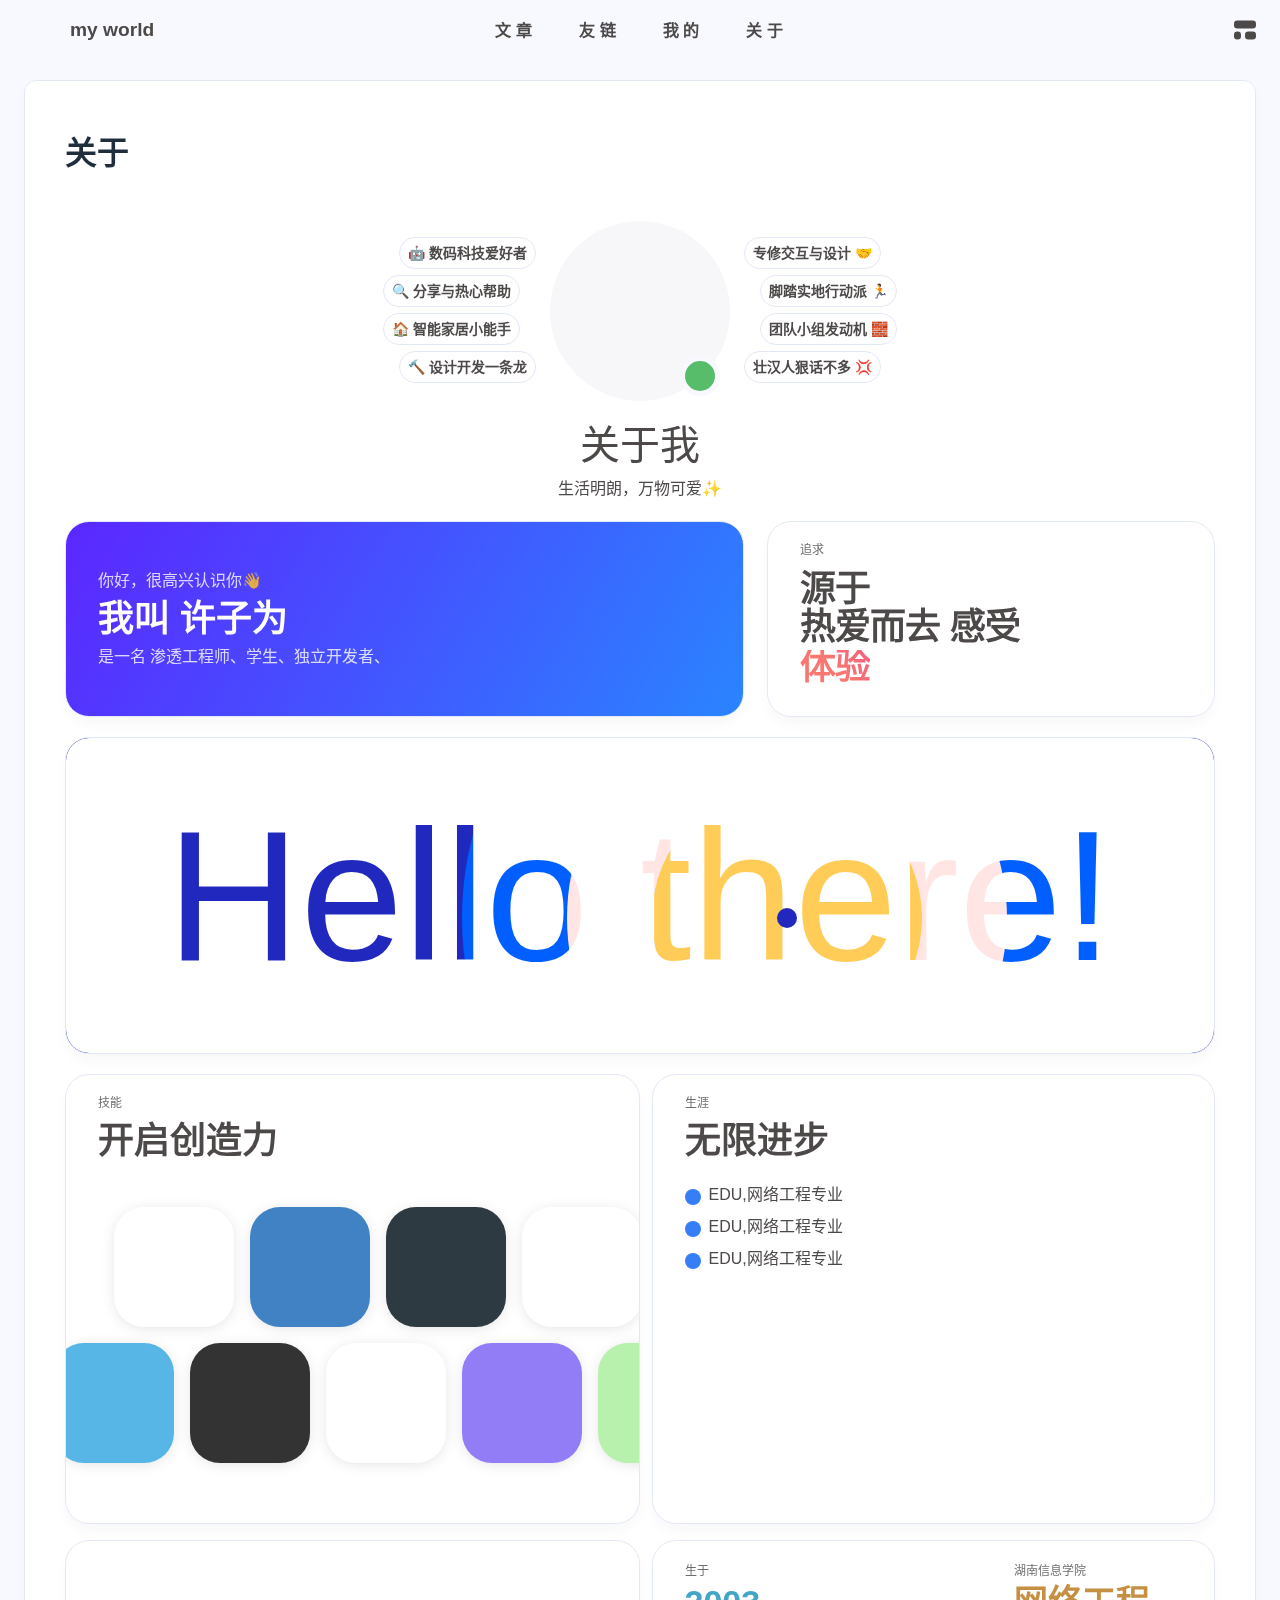
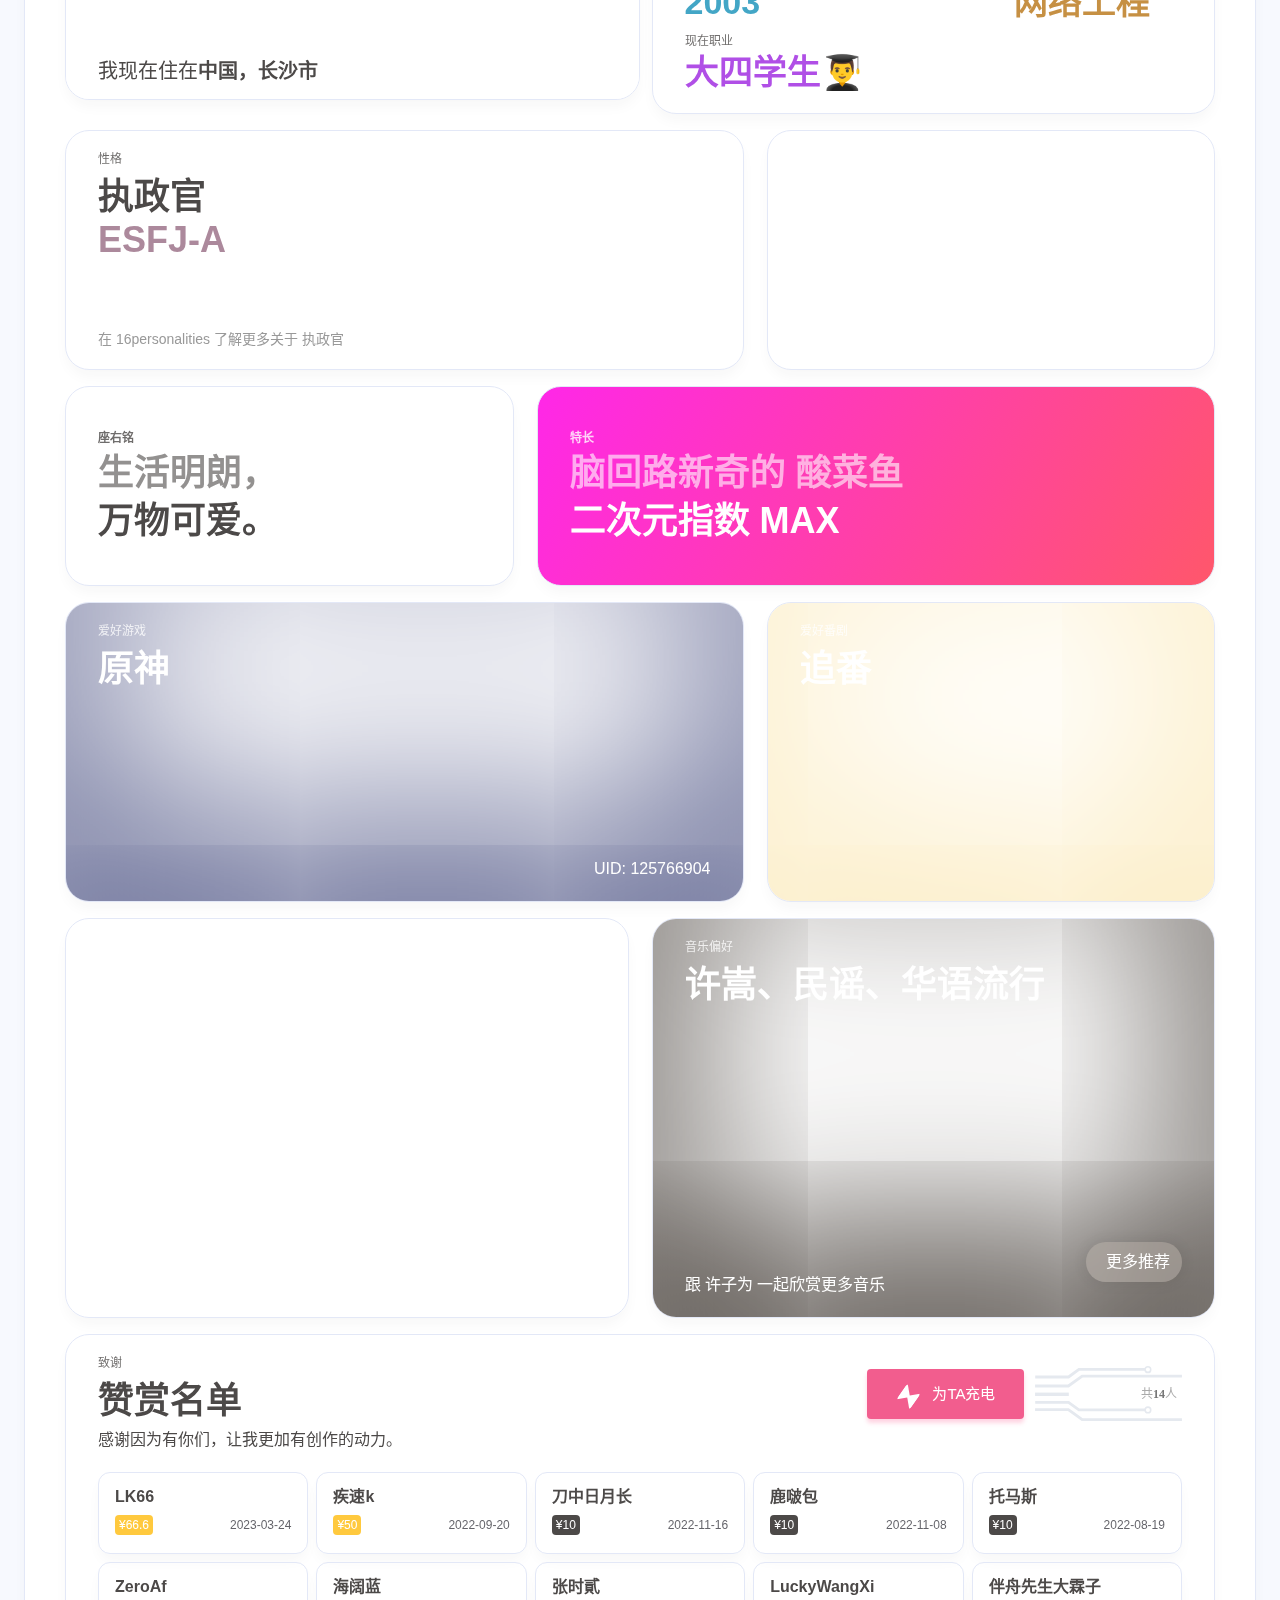
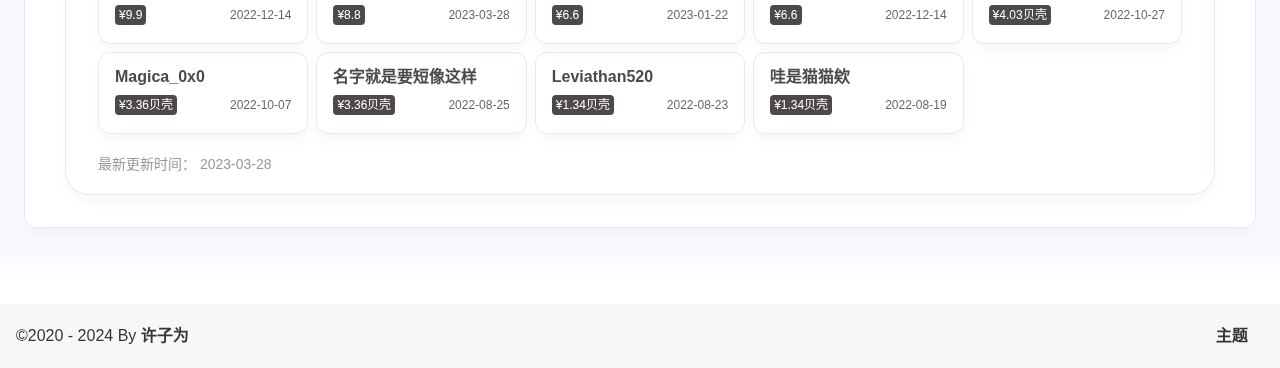
==== commit c73b3108: "Site updated: 2024-09-23 18:39:56" ====
--- a/about/index.html
+++ b/about/index.html
@@ -4,7 +4,7 @@
   postHeadAiDescription: {"enable":true,"gptName":"AnZhiYu","mode":"local","switchBtn":false,"btnLink":"https://afdian.net/item/886a79d4db6711eda42a52540025c377","randomNum":3,"basicWordCount":1000,"key":"xxxx","Referer":"https://xx.xx/"},
   diytitle: {"enable":true,"leaveTitle":"w(ﾟДﾟ)w 不要走！再看看嘛！","backTitle":"♪(^∇^*)欢迎肥来！"},
   LA51: undefined,
-  greetingBox: {"enable":true,"default":"晚上好👋","list":null},
+  greetingBox: {"enable":true,"default":"晚上好👋","list":[{"greeting":"晚安😴","startTime":0,"endTime":5},{"greeting":"早上好鸭👋, 祝你一天好心情！","startTime":6,"endTime":9},{"greeting":"上午好👋, 状态很好，鼓励一下～","startTime":10,"endTime":10},{"greeting":"11点多啦, 在坚持一下就吃饭啦～","startTime":11,"endTime":11},{"greeting":"午安👋, 宝贝","startTime":12,"endTime":14},{"greeting":"🌈充实的一天辛苦啦！","startTime":14,"endTime":18},{"greeting":"19点喽, 奖励一顿丰盛的大餐吧🍔。","startTime":19,"endTime":19},{"greeting":"晚上好👋, 在属于自己的时间好好放松😌~","startTime":20,"endTime":24}]},
   twikooEnvId: '',
   commentBarrageConfig:undefined,
   root: '/',
@@ -202,7 +202,7 @@
 if (true) {
   document.addEventListener('pjax:send', () => { preloader.initLoading() })
   document.addEventListener('pjax:complete', () => { preloader.endLoading() })
-}</script><link rel="stylesheet" href="https://cdn.cbd.int/anzhiyu-theme-static@1.1.10/progress_bar/progress_bar.css"/><script async="async" src="https://cdn.cbd.int/pace-js@1.2.4/pace.min.js" data-pace-options="{ &quot;restartOnRequestAfter&quot;:false,&quot;eventLag&quot;:false}"></script><div class="page" id="body-wrap"><header class="not-top-img" id="page-header"><nav id="nav"><div id="nav-group"><span id="blog_name"><a id="site-name" href="/" accesskey="h"><div class="title">my world</div><i class="anzhiyufont anzhiyu-icon-house-chimney"></i></a></span><div class="mask-name-container"><div id="name-container"><a id="page-name" href="javascript:anzhiyu.scrollToDest(0, 500)">PAGE_NAME</a></div></div><div id="menus"><div class="menus_items"><div class="menus_item"><a class="site-page" href="javascript:void(0);"><span> 文章</span></a><ul class="menus_item_child"><li><a class="site-page child faa-parent animated-hover" href="/archives/"><i class="anzhiyufont anzhiyu-icon-box-archive faa-tada" style="font-size: 0.9em;"></i><span> 隧道</span></a></li><li><a class="site-page child faa-parent animated-hover" href="/categories/"><i class="anzhiyufont anzhiyu-icon-shapes faa-tada" style="font-size: 0.9em;"></i><span> 分类</span></a></li><li><a class="site-page child faa-parent animated-hover" href="/tags/"><i class="anzhiyufont anzhiyu-icon-tags faa-tada" style="font-size: 0.9em;"></i><span> 标签</span></a></li></ul></div><div class="menus_item"><a class="site-page" href="javascript:void(0);"><span> 友链</span></a><ul class="menus_item_child"><li><a class="site-page child faa-parent animated-hover" href="/link/"><i class="anzhiyufont anzhiyu-icon-link faa-tada" style="font-size: 0.9em;"></i><span> 友人帐</span></a></li><li><a class="site-page child faa-parent animated-hover" href="/fcircle/"><i class="anzhiyufont anzhiyu-icon-artstation faa-tada" style="font-size: 0.9em;"></i><span> 朋友圈</span></a></li><li><a class="site-page child faa-parent animated-hover" href="/comments/"><i class="anzhiyufont anzhiyu-icon-envelope faa-tada" style="font-size: 0.9em;"></i><span> 留言板</span></a></li></ul></div><div class="menus_item"><a class="site-page" href="javascript:void(0);"><span> 我的</span></a><ul class="menus_item_child"><li><a class="site-page child faa-parent animated-hover" href="/music/"><i class="anzhiyufont anzhiyu-icon-music faa-tada" style="font-size: 0.9em;"></i><span> 音乐馆</span></a></li><li><a class="site-page child faa-parent animated-hover" href="/bangumis/"><i class="anzhiyufont anzhiyu-icon-bilibili faa-tada" style="font-size: 0.9em;"></i><span> 追番页</span></a></li><li><a class="site-page child faa-parent animated-hover" href="/album/"><i class="anzhiyufont anzhiyu-icon-images faa-tada" style="font-size: 0.9em;"></i><span> 相册集</span></a></li><li><a class="site-page child faa-parent animated-hover" href="/air-conditioner/"><i class="anzhiyufont anzhiyu-icon-fan faa-tada" style="font-size: 0.9em;"></i><span> 小空调</span></a></li></ul></div><div class="menus_item"><a class="site-page" href="javascript:void(0);"><span> 关于</span></a><ul class="menus_item_child"><li><a class="site-page child faa-parent animated-hover" href="/about/"><i class="anzhiyufont anzhiyu-icon-paper-plane faa-tada" style="font-size: 0.9em;"></i><span> 关于本人</span></a></li><li><a class="site-page child faa-parent animated-hover" href="/essay/"><i class="anzhiyufont anzhiyu-icon-lightbulb faa-tada" style="font-size: 0.9em;"></i><span> 闲言碎语</span></a></li><li><a class="site-page child faa-parent animated-hover" href="javascript:toRandomPost()"><i class="anzhiyufont anzhiyu-icon-shoe-prints1 faa-tada" style="font-size: 0.9em;"></i><span> 随便逛逛</span></a></li></ul></div></div></div><div id="nav-right"><div class="nav-button" id="randomPost_button"><a class="site-page" onclick="toRandomPost()" title="随机前往一个文章" href="javascript:void(0);"><i class="anzhiyufont anzhiyu-icon-dice"></i></a></div><input id="center-console" type="checkbox"/><label class="widget" for="center-console" title="中控台" onclick="anzhiyu.switchConsole();"><i class="left"></i><i class="widget center"></i><i class="widget right"></i></label><div id="console"><div class="console-card-group-reward"><ul class="reward-all console-card"><li class="reward-item"><a href="https://npm.elemecdn.com/anzhiyu-blog@1.1.6/img/post/common/qrcode-weichat.png" target="_blank"><img class="post-qr-code-img" alt="微信" src= "[data-uri]" onerror="this.onerror=null,this.src=&quot;/img/404.jpg&quot;" data-lazy-src="https://npm.elemecdn.com/anzhiyu-blog@1.1.6/img/post/common/qrcode-weichat.png"/></a><div class="post-qr-code-desc">微信</div></li><li class="reward-item"><a href="https://npm.elemecdn.com/anzhiyu-blog@1.1.6/img/post/common/qrcode-alipay.png" target="_blank"><img class="post-qr-code-img" alt="支付宝" src= "[data-uri]" onerror="this.onerror=null,this.src=&quot;/img/404.jpg&quot;" data-lazy-src="https://npm.elemecdn.com/anzhiyu-blog@1.1.6/img/post/common/qrcode-alipay.png"/></a><div class="post-qr-code-desc">支付宝</div></li></ul></div><div class="console-card-group"><div class="console-card-group-left"><div class="console-card" id="card-newest-comments"><div class="card-content"><div class="author-content-item-tips">互动</div><span class="author-content-item-title"> 最新评论</span></div><div class="aside-list"><span>正在加载中...</span></div></div></div><div class="console-card-group-right"><div class="console-card tags"><div class="card-content"><div class="author-content-item-tips">兴趣点</div><span class="author-content-item-title">寻找你感兴趣的领域</span></div></div><div class="console-card history"><div class="item-headline"><i class="anzhiyufont anzhiyu-icon-box-archiv"></i><span>文章</span></div><div class="card-archives"><div class="item-headline"><i class="anzhiyufont anzhiyu-icon-archive"></i><span>归档</span></div><ul class="card-archive-list"><li class="card-archive-list-item"><a class="card-archive-list-link" href="/archives/2024/09/"><span class="card-archive-list-date">九月 2024</span><div class="card-archive-list-count-group"><span class="card-archive-list-count">1</span><span>篇</span></div></a></li></ul></div><hr/></div></div></div><div class="button-group"><div class="console-btn-item"><a class="darkmode_switchbutton" title="显示模式切换" href="javascript:void(0);"><i class="anzhiyufont anzhiyu-icon-moon"></i></a></div><div class="console-btn-item" id="consoleHideAside" onclick="anzhiyu.hideAsideBtn()" title="边栏显示控制"><a class="asideSwitch"><i class="anzhiyufont anzhiyu-icon-arrows-left-right"></i></a></div><div class="console-btn-item" id="consoleMusic" onclick="anzhiyu.musicToggle()" title="音乐开关"><a class="music-switch"><i class="anzhiyufont anzhiyu-icon-music"></i></a></div><div class="console-btn-item" id="consoleKeyboard" onclick="anzhiyu.keyboardToggle()" title="快捷键开关"><a class="keyboard-switch"><i class="anzhiyufont anzhiyu-icon-keyboard"></i></a></div></div><div class="console-mask" onclick="anzhiyu.hideConsole()" href="javascript:void(0);"></div></div><div class="nav-button" id="nav-totop"><a class="totopbtn" href="javascript:void(0);"><i class="anzhiyufont anzhiyu-icon-arrow-up"></i><span id="percent" onclick="anzhiyu.scrollToDest(0,500)">0</span></a></div><div id="toggle-menu"><a class="site-page" href="javascript:void(0);" title="切换"><i class="anzhiyufont anzhiyu-icon-bars"></i></a></div></div></div></nav></header><main id="blog-container"><div class="layout hide-aside" id="content-inner"><div id="page"><h1 class="page-title">关于</h1><div id="about-page"><div class="author-box"><div class="author-tag-left"><span class="author-tag">🤖️ 数码科技爱好者</span><span class="author-tag">🔍 分享与热心帮助</span><span class="author-tag">🏠 智能家居小能手</span><span class="author-tag">🔨 设计开发一条龙</span></div><div class="author-img"><img class="no-lightbox" src= "[data-uri]" onerror="this.onerror=null,this.src=&quot;/img/404.jpg&quot;" data-lazy-src="https://npm.elemecdn.com/anzhiyu-blog-static@1.0.0/img/avatar.webp" onerror="this.onerror=null;this.src='/img/friend_404.gif'" alt="avatar"></div><div class="author-tag-right"><span class="author-tag">专修交互与设计 🤝</span><span class="author-tag">脚踏实地行动派 🏃</span><span class="author-tag">团队小组发动机 🧱</span><span class="author-tag">壮汉人狠话不多 💢</span></div></div><p class="p center logo large">关于我</p><p class="p center small">生活明朗，万物可爱✨</p><div class="author-content"><div class="author-content-item myInfoAndSayHello"><div class="title1">你好，很高兴认识你👋</div><div class="title2">我叫 <span class="inline-word">许子为</span></div><div class="title1">是一名 渗透工程师、学生、独立开发者、</div></div><div class="aboutsiteTips author-content-item"><div class="author-content-item-tips">追求</div><h2>源于<br>热爱而去 感受<div class="mask"><span class="first-tips">学习</span><span>生活</span><span data-up>程序</span> <span data-show>体验</span></div></h2></div></div><div class="hello-about"><div class="cursor" style="translate:none;rotate:none;scale:none;transform:translate(721px,180px)"></div><div class="shapes"><div class="shape shape-1" style="translate:none;rotate:none;scale:none;transform:translate(721px,180px)"></div><div class="shape shape-2" style="translate:none;rotate:none;scale:none;transform:translate(721px,180px)"></div><div class="shape shape-3" style="translate:none;rotate:none;scale:none;transform:translate(721px,180px)"></div></div><div class="content"><h1>Hello there!</h1></div></div><div class="author-content"><div class="author-content-item skills"><div class="card-content"><div class="author-content-item-tips">技能</div><span class="author-content-item-title">开启创造力</span><div class="skills-style-group"><div id="skills-tags-group-all"><div class="tags-group-wrapper"><div class="tags-group-icon-pair"><div class="tags-group-icon" style="background: #fff"><img class="no-lightbox" title="Java" src= "[data-uri]" onerror="this.onerror=null,this.src=&quot;/img/404.jpg&quot;" data-lazy-src="https://bu.dusays.com/2023/04/09/643293b1184e9.jpg" size="60px" alt="Java"></div><div class="tags-group-icon" style="background: #57b6e6"><img class="no-lightbox" title="Docker" src= "[data-uri]" onerror="this.onerror=null,this.src=&quot;/img/404.jpg&quot;" data-lazy-src="https://bu.dusays.com/2023/04/09/643293b0f0abe.png" size="60px" alt="Docker"></div></div><div class="tags-group-icon-pair"><div class="tags-group-icon" style="background: #4082c3"><img class="no-lightbox" title="Photoshop" src= "[data-uri]" onerror="this.onerror=null,this.src=&quot;/img/404.jpg&quot;" data-lazy-src="https://bu.dusays.com/2022/12/15/639aa3a5c240e.png" size="60px" alt="Photoshop"></div><div class="tags-group-icon" style="background: #333"><img class="no-lightbox" title="Node" src= "[data-uri]" onerror="this.onerror=null,this.src=&quot;/img/404.jpg&quot;" data-lazy-src="https://npm.elemecdn.com/anzhiyu-blog@2.1.1/img/svg/node-logo.svg" size="60px" alt="Node"></div></div><div class="tags-group-icon-pair"><div class="tags-group-icon" style="background: #2e3a41"><img class="no-lightbox" title="Webpack" src= "[data-uri]" onerror="this.onerror=null,this.src=&quot;/img/404.jpg&quot;" data-lazy-src="https://bu.dusays.com/2023/04/09/643293b68026c.png" size="60px" alt="Webpack"></div><div class="tags-group-icon" style="background: #fff"><img class="no-lightbox" title="Pinia" src= "[data-uri]" onerror="this.onerror=null,this.src=&quot;/img/404.jpg&quot;" data-lazy-src="https://npm.elemecdn.com/anzhiyu-blog@2.0.8/img/svg/pinia-logo.svg" size="60px" alt="Pinia"></div></div><div class="tags-group-icon-pair"><div class="tags-group-icon" style="background: #fff"><img class="no-lightbox" title="Python" src= "[data-uri]" onerror="this.onerror=null,this.src=&quot;/img/404.jpg&quot;" data-lazy-src="https://bu.dusays.com/2023/04/09/643293b1230f7.png" size="60px" alt="Python"></div><div class="tags-group-icon" style="background: #937df7"><img class="no-lightbox" title="Vite" src= "[data-uri]" onerror="this.onerror=null,this.src=&quot;/img/404.jpg&quot;" data-lazy-src="https://npm.elemecdn.com/anzhiyu-blog@2.0.8/img/svg/vite-logo.svg" size="60px" alt="Vite"></div></div><div class="tags-group-icon-pair"><div class="tags-group-icon" style="background: #4499e4"><img class="no-lightbox" title="Flutter" src= "[data-uri]" onerror="this.onerror=null,this.src=&quot;/img/404.jpg&quot;" data-lazy-src="https://bu.dusays.com/2023/04/09/643293b1055c2.png" size="60px" alt="Flutter"></div><div class="tags-group-icon" style="background: #b8f0ae"><img class="no-lightbox" title="Vue" src= "[data-uri]" onerror="this.onerror=null,this.src=&quot;/img/404.jpg&quot;" data-lazy-src="https://bu.dusays.com/2023/04/09/643293b6788bd.png" size="60px" alt="Vue"></div></div><div class="tags-group-icon-pair"><div class="tags-group-icon" style="background: #222"><img class="no-lightbox" title="React" src= "[data-uri]" onerror="this.onerror=null,this.src=&quot;/img/404.jpg&quot;" data-lazy-src="[data-uri]" size="60px" alt="React"></div><div class="tags-group-icon" style="background: #2c51db"><img class="no-lightbox" title="CSS3" src= "[data-uri]" onerror="this.onerror=null,this.src=&quot;/img/404.jpg&quot;" data-lazy-src="https://bu.dusays.com/2022/12/15/639aa3a5c251e.png" size="60px" alt="CSS3"></div></div><div class="tags-group-icon-pair"><div class="tags-group-icon" style="background: #f7cb4f"><img class="no-lightbox" title="JS" src= "[data-uri]" onerror="this.onerror=null,this.src=&quot;/img/404.jpg&quot;" data-lazy-src="https://bu.dusays.com/2023/04/09/643293b121f02.png" size="60px" alt="JS"></div><div class="tags-group-icon" style="background: #e9572b"><img class="no-lightbox" title="HTML" src= "[data-uri]" onerror="this.onerror=null,this.src=&quot;/img/404.jpg&quot;" data-lazy-src="https://bu.dusays.com/2022/12/15/639aa3a5c241c.png" size="60px" alt="HTML"></div></div><div class="tags-group-icon-pair"><div class="tags-group-icon" style="background: #df5b40"><img class="no-lightbox" title="Git" src= "[data-uri]" onerror="this.onerror=null,this.src=&quot;/img/404.jpg&quot;" data-lazy-src="https://bu.dusays.com/2023/04/09/643293b10ccdd.webp" size="60px" alt="Git"></div><div class="tags-group-icon" style="background: #e65164"><img class="no-lightbox" title="Apifox" src= "[data-uri]" onerror="this.onerror=null,this.src=&quot;/img/404.jpg&quot;" data-lazy-src="https://bu.dusays.com/2022/11/19/6378d6458c6b6.png" size="60px" alt="Apifox"></div></div><div class="tags-group-icon-pair"><div class="tags-group-icon" style="background: #fff"><img class="no-lightbox" title="Java" src= "[data-uri]" onerror="this.onerror=null,this.src=&quot;/img/404.jpg&quot;" data-lazy-src="https://bu.dusays.com/2023/04/09/643293b1184e9.jpg" size="60px" alt="Java"></div><div class="tags-group-icon" style="background: #57b6e6"><img class="no-lightbox" title="Docker" src= "[data-uri]" onerror="this.onerror=null,this.src=&quot;/img/404.jpg&quot;" data-lazy-src="https://bu.dusays.com/2023/04/09/643293b0f0abe.png" size="60px" alt="Docker"></div></div><div class="tags-group-icon-pair"><div class="tags-group-icon" style="background: #4082c3"><img class="no-lightbox" title="Photoshop" src= "[data-uri]" onerror="this.onerror=null,this.src=&quot;/img/404.jpg&quot;" data-lazy-src="https://bu.dusays.com/2022/12/15/639aa3a5c240e.png" size="60px" alt="Photoshop"></div><div class="tags-group-icon" style="background: #333"><img class="no-lightbox" title="Node" src= "[data-uri]" onerror="this.onerror=null,this.src=&quot;/img/404.jpg&quot;" data-lazy-src="https://npm.elemecdn.com/anzhiyu-blog@2.1.1/img/svg/node-logo.svg" size="60px" alt="Node"></div></div><div class="tags-group-icon-pair"><div class="tags-group-icon" style="background: #2e3a41"><img class="no-lightbox" title="Webpack" src= "[data-uri]" onerror="this.onerror=null,this.src=&quot;/img/404.jpg&quot;" data-lazy-src="https://bu.dusays.com/2023/04/09/643293b68026c.png" size="60px" alt="Webpack"></div><div class="tags-group-icon" style="background: #fff"><img class="no-lightbox" title="Pinia" src= "[data-uri]" onerror="this.onerror=null,this.src=&quot;/img/404.jpg&quot;" data-lazy-src="https://npm.elemecdn.com/anzhiyu-blog@2.0.8/img/svg/pinia-logo.svg" size="60px" alt="Pinia"></div></div><div class="tags-group-icon-pair"><div class="tags-group-icon" style="background: #fff"><img class="no-lightbox" title="Python" src= "[data-uri]" onerror="this.onerror=null,this.src=&quot;/img/404.jpg&quot;" data-lazy-src="https://bu.dusays.com/2023/04/09/643293b1230f7.png" size="60px" alt="Python"></div><div class="tags-group-icon" style="background: #937df7"><img class="no-lightbox" title="Vite" src= "[data-uri]" onerror="this.onerror=null,this.src=&quot;/img/404.jpg&quot;" data-lazy-src="https://npm.elemecdn.com/anzhiyu-blog@2.0.8/img/svg/vite-logo.svg" size="60px" alt="Vite"></div></div><div class="tags-group-icon-pair"><div class="tags-group-icon" style="background: #4499e4"><img class="no-lightbox" title="Flutter" src= "[data-uri]" onerror="this.onerror=null,this.src=&quot;/img/404.jpg&quot;" data-lazy-src="https://bu.dusays.com/2023/04/09/643293b1055c2.png" size="60px" alt="Flutter"></div><div class="tags-group-icon" style="background: #b8f0ae"><img class="no-lightbox" title="Vue" src= "[data-uri]" onerror="this.onerror=null,this.src=&quot;/img/404.jpg&quot;" data-lazy-src="https://bu.dusays.com/2023/04/09/643293b6788bd.png" size="60px" alt="Vue"></div></div><div class="tags-group-icon-pair"><div class="tags-group-icon" style="background: #222"><img class="no-lightbox" title="React" src= "[data-uri]" onerror="this.onerror=null,this.src=&quot;/img/404.jpg&quot;" data-lazy-src="[data-uri]" size="60px" alt="React"></div><div class="tags-group-icon" style="background: #2c51db"><img class="no-lightbox" title="CSS3" src= "[data-uri]" onerror="this.onerror=null,this.src=&quot;/img/404.jpg&quot;" data-lazy-src="https://bu.dusays.com/2022/12/15/639aa3a5c251e.png" size="60px" alt="CSS3"></div></div><div class="tags-group-icon-pair"><div class="tags-group-icon" style="background: #f7cb4f"><img class="no-lightbox" title="JS" src= "[data-uri]" onerror="this.onerror=null,this.src=&quot;/img/404.jpg&quot;" data-lazy-src="https://bu.dusays.com/2023/04/09/643293b121f02.png" size="60px" alt="JS"></div><div class="tags-group-icon" style="background: #e9572b"><img class="no-lightbox" title="HTML" src= "[data-uri]" onerror="this.onerror=null,this.src=&quot;/img/404.jpg&quot;" data-lazy-src="https://bu.dusays.com/2022/12/15/639aa3a5c241c.png" size="60px" alt="HTML"></div></div><div class="tags-group-icon-pair"><div class="tags-group-icon" style="background: #df5b40"><img class="no-lightbox" title="Git" src= "[data-uri]" onerror="this.onerror=null,this.src=&quot;/img/404.jpg&quot;" data-lazy-src="https://bu.dusays.com/2023/04/09/643293b10ccdd.webp" size="60px" alt="Git"></div><div class="tags-group-icon" style="background: #e65164"><img class="no-lightbox" title="Apifox" src= "[data-uri]" onerror="this.onerror=null,this.src=&quot;/img/404.jpg&quot;" data-lazy-src="https://bu.dusays.com/2022/11/19/6378d6458c6b6.png" size="60px" alt="Apifox"></div></div></div></div><div class="skills-list"><div class="skill-info"><div class="skill-icon" style="background: #fff"><img class="no-lightbox" title="Java" src= "[data-uri]" onerror="this.onerror=null,this.src=&quot;/img/404.jpg&quot;" data-lazy-src="https://bu.dusays.com/2023/04/09/643293b1184e9.jpg" alt="Java"></div><div class="skill-name"><span>Java</span></div></div><div class="skill-info"><div class="skill-icon" style="background: #57b6e6"><img class="no-lightbox" title="Docker" src= "[data-uri]" onerror="this.onerror=null,this.src=&quot;/img/404.jpg&quot;" data-lazy-src="https://bu.dusays.com/2023/04/09/643293b0f0abe.png" alt="Docker"></div><div class="skill-name"><span>Docker</span></div></div><div class="skill-info"><div class="skill-icon" style="background: #4082c3"><img class="no-lightbox" title="Photoshop" src= "[data-uri]" onerror="this.onerror=null,this.src=&quot;/img/404.jpg&quot;" data-lazy-src="https://bu.dusays.com/2022/12/15/639aa3a5c240e.png" alt="Photoshop"></div><div class="skill-name"><span>Photoshop</span></div></div><div class="skill-info"><div class="skill-icon" style="background: #333"><img class="no-lightbox" title="Node" src= "[data-uri]" onerror="this.onerror=null,this.src=&quot;/img/404.jpg&quot;" data-lazy-src="https://npm.elemecdn.com/anzhiyu-blog@2.1.1/img/svg/node-logo.svg" alt="Node"></div><div class="skill-name"><span>Node</span></div></div><div class="skill-info"><div class="skill-icon" style="background: #2e3a41"><img class="no-lightbox" title="Webpack" src= "[data-uri]" onerror="this.onerror=null,this.src=&quot;/img/404.jpg&quot;" data-lazy-src="https://bu.dusays.com/2023/04/09/643293b68026c.png" alt="Webpack"></div><div class="skill-name"><span>Webpack</span></div></div><div class="skill-info"><div class="skill-icon" style="background: #fff"><img class="no-lightbox" title="Pinia" src= "[data-uri]" onerror="this.onerror=null,this.src=&quot;/img/404.jpg&quot;" data-lazy-src="https://npm.elemecdn.com/anzhiyu-blog@2.0.8/img/svg/pinia-logo.svg" alt="Pinia"></div><div class="skill-name"><span>Pinia</span></div></div><div class="skill-info"><div class="skill-icon" style="background: #fff"><img class="no-lightbox" title="Python" src= "[data-uri]" onerror="this.onerror=null,this.src=&quot;/img/404.jpg&quot;" data-lazy-src="https://bu.dusays.com/2023/04/09/643293b1230f7.png" alt="Python"></div><div class="skill-name"><span>Python</span></div></div><div class="skill-info"><div class="skill-icon" style="background: #937df7"><img class="no-lightbox" title="Vite" src= "[data-uri]" onerror="this.onerror=null,this.src=&quot;/img/404.jpg&quot;" data-lazy-src="https://npm.elemecdn.com/anzhiyu-blog@2.0.8/img/svg/vite-logo.svg" alt="Vite"></div><div class="skill-name"><span>Vite</span></div></div><div class="skill-info"><div class="skill-icon" style="background: #4499e4"><img class="no-lightbox" title="Flutter" src= "[data-uri]" onerror="this.onerror=null,this.src=&quot;/img/404.jpg&quot;" data-lazy-src="https://bu.dusays.com/2023/04/09/643293b1055c2.png" alt="Flutter"></div><div class="skill-name"><span>Flutter</span></div></div><div class="skill-info"><div class="skill-icon" style="background: #b8f0ae"><img class="no-lightbox" title="Vue" src= "[data-uri]" onerror="this.onerror=null,this.src=&quot;/img/404.jpg&quot;" data-lazy-src="https://bu.dusays.com/2023/04/09/643293b6788bd.png" alt="Vue"></div><div class="skill-name"><span>Vue</span></div></div><div class="skill-info"><div class="skill-icon" style="background: #222"><img class="no-lightbox" title="React" src= "[data-uri]" onerror="this.onerror=null,this.src=&quot;/img/404.jpg&quot;" data-lazy-src="[data-uri]" alt="React"></div><div class="skill-name"><span>React</span></div></div><div class="skill-info"><div class="skill-icon" style="background: #2c51db"><img class="no-lightbox" title="CSS3" src= "[data-uri]" onerror="this.onerror=null,this.src=&quot;/img/404.jpg&quot;" data-lazy-src="https://bu.dusays.com/2022/12/15/639aa3a5c251e.png" alt="CSS3"></div><div class="skill-name"><span>CSS3</span></div></div><div class="skill-info"><div class="skill-icon" style="background: #f7cb4f"><img class="no-lightbox" title="JS" src= "[data-uri]" onerror="this.onerror=null,this.src=&quot;/img/404.jpg&quot;" data-lazy-src="https://bu.dusays.com/2023/04/09/643293b121f02.png" alt="JS"></div><div class="skill-name"><span>JS</span></div></div><div class="skill-info"><div class="skill-icon" style="background: #e9572b"><img class="no-lightbox" title="HTML" src= "[data-uri]" onerror="this.onerror=null,this.src=&quot;/img/404.jpg&quot;" data-lazy-src="https://bu.dusays.com/2022/12/15/639aa3a5c241c.png" alt="HTML"></div><div class="skill-name"><span>HTML</span></div></div><div class="skill-info"><div class="skill-icon" style="background: #df5b40"><img class="no-lightbox" title="Git" src= "[data-uri]" onerror="this.onerror=null,this.src=&quot;/img/404.jpg&quot;" data-lazy-src="https://bu.dusays.com/2023/04/09/643293b10ccdd.webp" alt="Git"></div><div class="skill-name"><span>Git</span></div></div><div class="skill-info"><div class="skill-icon" style="background: #e65164"><img class="no-lightbox" title="Apifox" src= "[data-uri]" onerror="this.onerror=null,this.src=&quot;/img/404.jpg&quot;" data-lazy-src="https://bu.dusays.com/2022/11/19/6378d6458c6b6.png" alt="Apifox"></div><div class="skill-name"><span>Apifox</span></div></div><div class="etc">...</div></div></div></div></div><div class="author-content-item careers"><div class="card-content"><div class="author-content-item-tips">生涯</div><span class="author-content-item-title">无限进步</span><div class="careers-group"><div class="career-item"><div class="circle" style="background:#357ef5"></div><div class="name">EDU,网络工程专业</div></div><div class="career-item"><div class="circle" style="background:#357ef5"></div><div class="name">EDU,网络工程专业</div></div><div class="career-item"><div class="circle" style="background:#357ef5"></div><div class="name">EDU,网络工程专业</div></div></div><img class="author-content-img no-lightbox" alt="生涯" src= "[data-uri]" onerror="this.onerror=null,this.src=&quot;/img/404.jpg&quot;" data-lazy-src="https://bu.dusays.com/2023/04/21/644287166329b.png" onerror="this.onerror=null;this.src='/img/friend_404.gif'"></div></div></div><div class="author-content"><div class="author-content-item-group column mapAndInfo"><style>.author-content-item.map {
+}</script><link rel="stylesheet" href="https://cdn.cbd.int/anzhiyu-theme-static@1.1.10/progress_bar/progress_bar.css"/><script async="async" src="https://cdn.cbd.int/pace-js@1.2.4/pace.min.js" data-pace-options="{ &quot;restartOnRequestAfter&quot;:false,&quot;eventLag&quot;:false}"></script><div class="page" id="body-wrap"><header class="not-top-img" id="page-header"><nav id="nav"><div id="nav-group"><span id="blog_name"><div class="back-home-button"><i class="anzhiyufont anzhiyu-icon-grip-vertical"></i><div class="back-menu-list-groups"><div class="back-menu-list-group"><div class="back-menu-list-title">网页</div><div class="back-menu-list"><a class="back-menu-item" target="_blank" rel="noopener" href="https://blog.anheyu.com/" title="博客"><img class="back-menu-item-icon" src= "[data-uri]" onerror="this.onerror=null,this.src=&quot;/img/404.jpg&quot;" data-lazy-src="/img/favicon.ico" alt="博客"/><span class="back-menu-item-text">博客</span></a></div></div><div class="back-menu-list-group"><div class="back-menu-list-title">项目</div><div class="back-menu-list"><a class="back-menu-item" target="_blank" rel="noopener" href="https://image.anheyu.com/" title="安知鱼图床"><img class="back-menu-item-icon" src= "[data-uri]" onerror="this.onerror=null,this.src=&quot;/img/404.jpg&quot;" data-lazy-src="https://image.anheyu.com/favicon.ico" alt="安知鱼图床"/><span class="back-menu-item-text">安知鱼图床</span></a></div></div></div></div><a id="site-name" href="/" accesskey="h"><div class="title">my world</div><i class="anzhiyufont anzhiyu-icon-house-chimney"></i></a></span><div class="mask-name-container"><div id="name-container"><a id="page-name" href="javascript:anzhiyu.scrollToDest(0, 500)">PAGE_NAME</a></div></div><div id="menus"><div class="menus_items"><div class="menus_item"><a class="site-page" href="javascript:void(0);"><span> 文章</span></a><ul class="menus_item_child"><li><a class="site-page child faa-parent animated-hover" href="/archives/"><i class="anzhiyufont anzhiyu-icon-box-archive faa-tada" style="font-size: 0.9em;"></i><span> 隧道</span></a></li><li><a class="site-page child faa-parent animated-hover" href="/categories/"><i class="anzhiyufont anzhiyu-icon-shapes faa-tada" style="font-size: 0.9em;"></i><span> 分类</span></a></li><li><a class="site-page child faa-parent animated-hover" href="/tags/"><i class="anzhiyufont anzhiyu-icon-tags faa-tada" style="font-size: 0.9em;"></i><span> 标签</span></a></li></ul></div><div class="menus_item"><a class="site-page" href="javascript:void(0);"><span> 友链</span></a><ul class="menus_item_child"><li><a class="site-page child faa-parent animated-hover" href="/link/"><i class="anzhiyufont anzhiyu-icon-link faa-tada" style="font-size: 0.9em;"></i><span> 友人帐</span></a></li><li><a class="site-page child faa-parent animated-hover" href="/fcircle/"><i class="anzhiyufont anzhiyu-icon-artstation faa-tada" style="font-size: 0.9em;"></i><span> 朋友圈</span></a></li><li><a class="site-page child faa-parent animated-hover" href="/comments/"><i class="anzhiyufont anzhiyu-icon-envelope faa-tada" style="font-size: 0.9em;"></i><span> 留言板</span></a></li></ul></div><div class="menus_item"><a class="site-page" href="javascript:void(0);"><span> 我的</span></a><ul class="menus_item_child"><li><a class="site-page child faa-parent animated-hover" href="/music/"><i class="anzhiyufont anzhiyu-icon-music faa-tada" style="font-size: 0.9em;"></i><span> 音乐馆</span></a></li><li><a class="site-page child faa-parent animated-hover" href="/bangumis/"><i class="anzhiyufont anzhiyu-icon-bilibili faa-tada" style="font-size: 0.9em;"></i><span> 追番页</span></a></li><li><a class="site-page child faa-parent animated-hover" href="/album/"><i class="anzhiyufont anzhiyu-icon-images faa-tada" style="font-size: 0.9em;"></i><span> 相册集</span></a></li><li><a class="site-page child faa-parent animated-hover" href="/air-conditioner/"><i class="anzhiyufont anzhiyu-icon-fan faa-tada" style="font-size: 0.9em;"></i><span> 小空调</span></a></li></ul></div><div class="menus_item"><a class="site-page" href="javascript:void(0);"><span> 关于</span></a><ul class="menus_item_child"><li><a class="site-page child faa-parent animated-hover" href="/about/"><i class="anzhiyufont anzhiyu-icon-paper-plane faa-tada" style="font-size: 0.9em;"></i><span> 关于本人</span></a></li><li><a class="site-page child faa-parent animated-hover" href="/essay/"><i class="anzhiyufont anzhiyu-icon-lightbulb faa-tada" style="font-size: 0.9em;"></i><span> 闲言碎语</span></a></li><li><a class="site-page child faa-parent animated-hover" href="javascript:toRandomPost()"><i class="anzhiyufont anzhiyu-icon-shoe-prints1 faa-tada" style="font-size: 0.9em;"></i><span> 随便逛逛</span></a></li></ul></div></div></div><div id="nav-right"><div class="nav-button" id="randomPost_button"><a class="site-page" onclick="toRandomPost()" title="随机前往一个文章" href="javascript:void(0);"><i class="anzhiyufont anzhiyu-icon-dice"></i></a></div><input id="center-console" type="checkbox"/><label class="widget" for="center-console" title="中控台" onclick="anzhiyu.switchConsole();"><i class="left"></i><i class="widget center"></i><i class="widget right"></i></label><div id="console"><div class="console-card-group-reward"><ul class="reward-all console-card"><li class="reward-item"><a href="https://npm.elemecdn.com/anzhiyu-blog@1.1.6/img/post/common/qrcode-weichat.png" target="_blank"><img class="post-qr-code-img" alt="微信" src= "[data-uri]" onerror="this.onerror=null,this.src=&quot;/img/404.jpg&quot;" data-lazy-src="https://npm.elemecdn.com/anzhiyu-blog@1.1.6/img/post/common/qrcode-weichat.png"/></a><div class="post-qr-code-desc">微信</div></li><li class="reward-item"><a href="https://npm.elemecdn.com/anzhiyu-blog@1.1.6/img/post/common/qrcode-alipay.png" target="_blank"><img class="post-qr-code-img" alt="支付宝" src= "[data-uri]" onerror="this.onerror=null,this.src=&quot;/img/404.jpg&quot;" data-lazy-src="https://npm.elemecdn.com/anzhiyu-blog@1.1.6/img/post/common/qrcode-alipay.png"/></a><div class="post-qr-code-desc">支付宝</div></li></ul></div><div class="console-card-group"><div class="console-card-group-left"><div class="console-card" id="card-newest-comments"><div class="card-content"><div class="author-content-item-tips">互动</div><span class="author-content-item-title"> 最新评论</span></div><div class="aside-list"><span>正在加载中...</span></div></div></div><div class="console-card-group-right"><div class="console-card tags"><div class="card-content"><div class="author-content-item-tips">音乐</div><span class="author-content-item-title">灵魂的碰撞💥</span></div></div><div class="console-card history"><div class="item-headline"><i class="anzhiyufont anzhiyu-icon-box-archiv"></i><span>文章</span></div><div class="card-archives"><div class="item-headline"><i class="anzhiyufont anzhiyu-icon-archive"></i><span>归档</span></div><ul class="card-archive-list"><li class="card-archive-list-item"><a class="card-archive-list-link" href="/archives/2024/09/"><span class="card-archive-list-date">九月 2024</span><div class="card-archive-list-count-group"><span class="card-archive-list-count">1</span><span>篇</span></div></a></li></ul></div><hr/></div></div></div><div class="button-group"><div class="console-btn-item"><a class="darkmode_switchbutton" title="显示模式切换" href="javascript:void(0);"><i class="anzhiyufont anzhiyu-icon-moon"></i></a></div><div class="console-btn-item" id="consoleHideAside" onclick="anzhiyu.hideAsideBtn()" title="边栏显示控制"><a class="asideSwitch"><i class="anzhiyufont anzhiyu-icon-arrows-left-right"></i></a></div><div class="console-btn-item" id="consoleMusic" onclick="anzhiyu.musicToggle()" title="音乐开关"><a class="music-switch"><i class="anzhiyufont anzhiyu-icon-music"></i></a></div><div class="console-btn-item" id="consoleKeyboard" onclick="anzhiyu.keyboardToggle()" title="快捷键开关"><a class="keyboard-switch"><i class="anzhiyufont anzhiyu-icon-keyboard"></i></a></div></div><div class="console-mask" onclick="anzhiyu.hideConsole()" href="javascript:void(0);"></div></div><div class="nav-button" id="nav-totop"><a class="totopbtn" href="javascript:void(0);"><i class="anzhiyufont anzhiyu-icon-arrow-up"></i><span id="percent" onclick="anzhiyu.scrollToDest(0,500)">0</span></a></div><div id="toggle-menu"><a class="site-page" href="javascript:void(0);" title="切换"><i class="anzhiyufont anzhiyu-icon-bars"></i></a></div></div></div></nav></header><main id="blog-container"><div class="layout hide-aside" id="content-inner"><div id="page"><h1 class="page-title">关于</h1><div id="about-page"><div class="author-box"><div class="author-tag-left"><span class="author-tag">🤖️ 数码科技爱好者</span><span class="author-tag">🔍 分享与热心帮助</span><span class="author-tag">🏠 智能家居小能手</span><span class="author-tag">🔨 设计开发一条龙</span></div><div class="author-img"><img class="no-lightbox" src= "[data-uri]" onerror="this.onerror=null,this.src=&quot;/img/404.jpg&quot;" data-lazy-src="https://npm.elemecdn.com/anzhiyu-blog-static@1.0.0/img/avatar.webp" onerror="this.onerror=null;this.src='/img/friend_404.gif'" alt="avatar"></div><div class="author-tag-right"><span class="author-tag">专修交互与设计 🤝</span><span class="author-tag">脚踏实地行动派 🏃</span><span class="author-tag">团队小组发动机 🧱</span><span class="author-tag">壮汉人狠话不多 💢</span></div></div><p class="p center logo large">关于我</p><p class="p center small">生活明朗，万物可爱✨</p><div class="author-content"><div class="author-content-item myInfoAndSayHello"><div class="title1">你好，很高兴认识你👋</div><div class="title2">我叫 <span class="inline-word">许子为</span></div><div class="title1">是一名 渗透工程师、学生、独立开发者、</div></div><div class="aboutsiteTips author-content-item"><div class="author-content-item-tips">追求</div><h2>源于<br>热爱而去 感受<div class="mask"><span class="first-tips">学习</span><span>生活</span><span data-up>程序</span> <span data-show>体验</span></div></h2></div></div><div class="hello-about"><div class="cursor" style="translate:none;rotate:none;scale:none;transform:translate(721px,180px)"></div><div class="shapes"><div class="shape shape-1" style="translate:none;rotate:none;scale:none;transform:translate(721px,180px)"></div><div class="shape shape-2" style="translate:none;rotate:none;scale:none;transform:translate(721px,180px)"></div><div class="shape shape-3" style="translate:none;rotate:none;scale:none;transform:translate(721px,180px)"></div></div><div class="content"><h1>Hello there!</h1></div></div><div class="author-content"><div class="author-content-item skills"><div class="card-content"><div class="author-content-item-tips">技能</div><span class="author-content-item-title">开启创造力</span><div class="skills-style-group"><div id="skills-tags-group-all"><div class="tags-group-wrapper"><div class="tags-group-icon-pair"><div class="tags-group-icon" style="background: #fff"><img class="no-lightbox" title="Java" src= "[data-uri]" onerror="this.onerror=null,this.src=&quot;/img/404.jpg&quot;" data-lazy-src="https://bu.dusays.com/2023/04/09/643293b1184e9.jpg" size="60px" alt="Java"></div><div class="tags-group-icon" style="background: #57b6e6"><img class="no-lightbox" title="Docker" src= "[data-uri]" onerror="this.onerror=null,this.src=&quot;/img/404.jpg&quot;" data-lazy-src="https://bu.dusays.com/2023/04/09/643293b0f0abe.png" size="60px" alt="Docker"></div></div><div class="tags-group-icon-pair"><div class="tags-group-icon" style="background: #4082c3"><img class="no-lightbox" title="Photoshop" src= "[data-uri]" onerror="this.onerror=null,this.src=&quot;/img/404.jpg&quot;" data-lazy-src="https://bu.dusays.com/2022/12/15/639aa3a5c240e.png" size="60px" alt="Photoshop"></div><div class="tags-group-icon" style="background: #333"><img class="no-lightbox" title="Node" src= "[data-uri]" onerror="this.onerror=null,this.src=&quot;/img/404.jpg&quot;" data-lazy-src="https://npm.elemecdn.com/anzhiyu-blog@2.1.1/img/svg/node-logo.svg" size="60px" alt="Node"></div></div><div class="tags-group-icon-pair"><div class="tags-group-icon" style="background: #2e3a41"><img class="no-lightbox" title="Webpack" src= "[data-uri]" onerror="this.onerror=null,this.src=&quot;/img/404.jpg&quot;" data-lazy-src="https://bu.dusays.com/2023/04/09/643293b68026c.png" size="60px" alt="Webpack"></div><div class="tags-group-icon" style="background: #fff"><img class="no-lightbox" title="Pinia" src= "[data-uri]" onerror="this.onerror=null,this.src=&quot;/img/404.jpg&quot;" data-lazy-src="https://npm.elemecdn.com/anzhiyu-blog@2.0.8/img/svg/pinia-logo.svg" size="60px" alt="Pinia"></div></div><div class="tags-group-icon-pair"><div class="tags-group-icon" style="background: #fff"><img class="no-lightbox" title="Python" src= "[data-uri]" onerror="this.onerror=null,this.src=&quot;/img/404.jpg&quot;" data-lazy-src="https://bu.dusays.com/2023/04/09/643293b1230f7.png" size="60px" alt="Python"></div><div class="tags-group-icon" style="background: #937df7"><img class="no-lightbox" title="Vite" src= "[data-uri]" onerror="this.onerror=null,this.src=&quot;/img/404.jpg&quot;" data-lazy-src="https://npm.elemecdn.com/anzhiyu-blog@2.0.8/img/svg/vite-logo.svg" size="60px" alt="Vite"></div></div><div class="tags-group-icon-pair"><div class="tags-group-icon" style="background: #4499e4"><img class="no-lightbox" title="Flutter" src= "[data-uri]" onerror="this.onerror=null,this.src=&quot;/img/404.jpg&quot;" data-lazy-src="https://bu.dusays.com/2023/04/09/643293b1055c2.png" size="60px" alt="Flutter"></div><div class="tags-group-icon" style="background: #b8f0ae"><img class="no-lightbox" title="Vue" src= "[data-uri]" onerror="this.onerror=null,this.src=&quot;/img/404.jpg&quot;" data-lazy-src="https://bu.dusays.com/2023/04/09/643293b6788bd.png" size="60px" alt="Vue"></div></div><div class="tags-group-icon-pair"><div class="tags-group-icon" style="background: #222"><img class="no-lightbox" title="React" src= "[data-uri]" onerror="this.onerror=null,this.src=&quot;/img/404.jpg&quot;" data-lazy-src="[data-uri]" size="60px" alt="React"></div><div class="tags-group-icon" style="background: #2c51db"><img class="no-lightbox" title="CSS3" src= "[data-uri]" onerror="this.onerror=null,this.src=&quot;/img/404.jpg&quot;" data-lazy-src="https://bu.dusays.com/2022/12/15/639aa3a5c251e.png" size="60px" alt="CSS3"></div></div><div class="tags-group-icon-pair"><div class="tags-group-icon" style="background: #f7cb4f"><img class="no-lightbox" title="JS" src= "[data-uri]" onerror="this.onerror=null,this.src=&quot;/img/404.jpg&quot;" data-lazy-src="https://bu.dusays.com/2023/04/09/643293b121f02.png" size="60px" alt="JS"></div><div class="tags-group-icon" style="background: #e9572b"><img class="no-lightbox" title="HTML" src= "[data-uri]" onerror="this.onerror=null,this.src=&quot;/img/404.jpg&quot;" data-lazy-src="https://bu.dusays.com/2022/12/15/639aa3a5c241c.png" size="60px" alt="HTML"></div></div><div class="tags-group-icon-pair"><div class="tags-group-icon" style="background: #df5b40"><img class="no-lightbox" title="Git" src= "[data-uri]" onerror="this.onerror=null,this.src=&quot;/img/404.jpg&quot;" data-lazy-src="https://bu.dusays.com/2023/04/09/643293b10ccdd.webp" size="60px" alt="Git"></div><div class="tags-group-icon" style="background: #e65164"><img class="no-lightbox" title="Apifox" src= "[data-uri]" onerror="this.onerror=null,this.src=&quot;/img/404.jpg&quot;" data-lazy-src="https://bu.dusays.com/2022/11/19/6378d6458c6b6.png" size="60px" alt="Apifox"></div></div><div class="tags-group-icon-pair"><div class="tags-group-icon" style="background: #fff"><img class="no-lightbox" title="Java" src= "[data-uri]" onerror="this.onerror=null,this.src=&quot;/img/404.jpg&quot;" data-lazy-src="https://bu.dusays.com/2023/04/09/643293b1184e9.jpg" size="60px" alt="Java"></div><div class="tags-group-icon" style="background: #57b6e6"><img class="no-lightbox" title="Docker" src= "[data-uri]" onerror="this.onerror=null,this.src=&quot;/img/404.jpg&quot;" data-lazy-src="https://bu.dusays.com/2023/04/09/643293b0f0abe.png" size="60px" alt="Docker"></div></div><div class="tags-group-icon-pair"><div class="tags-group-icon" style="background: #4082c3"><img class="no-lightbox" title="Photoshop" src= "[data-uri]" onerror="this.onerror=null,this.src=&quot;/img/404.jpg&quot;" data-lazy-src="https://bu.dusays.com/2022/12/15/639aa3a5c240e.png" size="60px" alt="Photoshop"></div><div class="tags-group-icon" style="background: #333"><img class="no-lightbox" title="Node" src= "[data-uri]" onerror="this.onerror=null,this.src=&quot;/img/404.jpg&quot;" data-lazy-src="https://npm.elemecdn.com/anzhiyu-blog@2.1.1/img/svg/node-logo.svg" size="60px" alt="Node"></div></div><div class="tags-group-icon-pair"><div class="tags-group-icon" style="background: #2e3a41"><img class="no-lightbox" title="Webpack" src= "[data-uri]" onerror="this.onerror=null,this.src=&quot;/img/404.jpg&quot;" data-lazy-src="https://bu.dusays.com/2023/04/09/643293b68026c.png" size="60px" alt="Webpack"></div><div class="tags-group-icon" style="background: #fff"><img class="no-lightbox" title="Pinia" src= "[data-uri]" onerror="this.onerror=null,this.src=&quot;/img/404.jpg&quot;" data-lazy-src="https://npm.elemecdn.com/anzhiyu-blog@2.0.8/img/svg/pinia-logo.svg" size="60px" alt="Pinia"></div></div><div class="tags-group-icon-pair"><div class="tags-group-icon" style="background: #fff"><img class="no-lightbox" title="Python" src= "[data-uri]" onerror="this.onerror=null,this.src=&quot;/img/404.jpg&quot;" data-lazy-src="https://bu.dusays.com/2023/04/09/643293b1230f7.png" size="60px" alt="Python"></div><div class="tags-group-icon" style="background: #937df7"><img class="no-lightbox" title="Vite" src= "[data-uri]" onerror="this.onerror=null,this.src=&quot;/img/404.jpg&quot;" data-lazy-src="https://npm.elemecdn.com/anzhiyu-blog@2.0.8/img/svg/vite-logo.svg" size="60px" alt="Vite"></div></div><div class="tags-group-icon-pair"><div class="tags-group-icon" style="background: #4499e4"><img class="no-lightbox" title="Flutter" src= "[data-uri]" onerror="this.onerror=null,this.src=&quot;/img/404.jpg&quot;" data-lazy-src="https://bu.dusays.com/2023/04/09/643293b1055c2.png" size="60px" alt="Flutter"></div><div class="tags-group-icon" style="background: #b8f0ae"><img class="no-lightbox" title="Vue" src= "[data-uri]" onerror="this.onerror=null,this.src=&quot;/img/404.jpg&quot;" data-lazy-src="https://bu.dusays.com/2023/04/09/643293b6788bd.png" size="60px" alt="Vue"></div></div><div class="tags-group-icon-pair"><div class="tags-group-icon" style="background: #222"><img class="no-lightbox" title="React" src= "[data-uri]" onerror="this.onerror=null,this.src=&quot;/img/404.jpg&quot;" data-lazy-src="[data-uri]" size="60px" alt="React"></div><div class="tags-group-icon" style="background: #2c51db"><img class="no-lightbox" title="CSS3" src= "[data-uri]" onerror="this.onerror=null,this.src=&quot;/img/404.jpg&quot;" data-lazy-src="https://bu.dusays.com/2022/12/15/639aa3a5c251e.png" size="60px" alt="CSS3"></div></div><div class="tags-group-icon-pair"><div class="tags-group-icon" style="background: #f7cb4f"><img class="no-lightbox" title="JS" src= "[data-uri]" onerror="this.onerror=null,this.src=&quot;/img/404.jpg&quot;" data-lazy-src="https://bu.dusays.com/2023/04/09/643293b121f02.png" size="60px" alt="JS"></div><div class="tags-group-icon" style="background: #e9572b"><img class="no-lightbox" title="HTML" src= "[data-uri]" onerror="this.onerror=null,this.src=&quot;/img/404.jpg&quot;" data-lazy-src="https://bu.dusays.com/2022/12/15/639aa3a5c241c.png" size="60px" alt="HTML"></div></div><div class="tags-group-icon-pair"><div class="tags-group-icon" style="background: #df5b40"><img class="no-lightbox" title="Git" src= "[data-uri]" onerror="this.onerror=null,this.src=&quot;/img/404.jpg&quot;" data-lazy-src="https://bu.dusays.com/2023/04/09/643293b10ccdd.webp" size="60px" alt="Git"></div><div class="tags-group-icon" style="background: #e65164"><img class="no-lightbox" title="Apifox" src= "[data-uri]" onerror="this.onerror=null,this.src=&quot;/img/404.jpg&quot;" data-lazy-src="https://bu.dusays.com/2022/11/19/6378d6458c6b6.png" size="60px" alt="Apifox"></div></div></div></div><div class="skills-list"><div class="skill-info"><div class="skill-icon" style="background: #fff"><img class="no-lightbox" title="Java" src= "[data-uri]" onerror="this.onerror=null,this.src=&quot;/img/404.jpg&quot;" data-lazy-src="https://bu.dusays.com/2023/04/09/643293b1184e9.jpg" alt="Java"></div><div class="skill-name"><span>Java</span></div></div><div class="skill-info"><div class="skill-icon" style="background: #57b6e6"><img class="no-lightbox" title="Docker" src= "[data-uri]" onerror="this.onerror=null,this.src=&quot;/img/404.jpg&quot;" data-lazy-src="https://bu.dusays.com/2023/04/09/643293b0f0abe.png" alt="Docker"></div><div class="skill-name"><span>Docker</span></div></div><div class="skill-info"><div class="skill-icon" style="background: #4082c3"><img class="no-lightbox" title="Photoshop" src= "[data-uri]" onerror="this.onerror=null,this.src=&quot;/img/404.jpg&quot;" data-lazy-src="https://bu.dusays.com/2022/12/15/639aa3a5c240e.png" alt="Photoshop"></div><div class="skill-name"><span>Photoshop</span></div></div><div class="skill-info"><div class="skill-icon" style="background: #333"><img class="no-lightbox" title="Node" src= "[data-uri]" onerror="this.onerror=null,this.src=&quot;/img/404.jpg&quot;" data-lazy-src="https://npm.elemecdn.com/anzhiyu-blog@2.1.1/img/svg/node-logo.svg" alt="Node"></div><div class="skill-name"><span>Node</span></div></div><div class="skill-info"><div class="skill-icon" style="background: #2e3a41"><img class="no-lightbox" title="Webpack" src= "[data-uri]" onerror="this.onerror=null,this.src=&quot;/img/404.jpg&quot;" data-lazy-src="https://bu.dusays.com/2023/04/09/643293b68026c.png" alt="Webpack"></div><div class="skill-name"><span>Webpack</span></div></div><div class="skill-info"><div class="skill-icon" style="background: #fff"><img class="no-lightbox" title="Pinia" src= "[data-uri]" onerror="this.onerror=null,this.src=&quot;/img/404.jpg&quot;" data-lazy-src="https://npm.elemecdn.com/anzhiyu-blog@2.0.8/img/svg/pinia-logo.svg" alt="Pinia"></div><div class="skill-name"><span>Pinia</span></div></div><div class="skill-info"><div class="skill-icon" style="background: #fff"><img class="no-lightbox" title="Python" src= "[data-uri]" onerror="this.onerror=null,this.src=&quot;/img/404.jpg&quot;" data-lazy-src="https://bu.dusays.com/2023/04/09/643293b1230f7.png" alt="Python"></div><div class="skill-name"><span>Python</span></div></div><div class="skill-info"><div class="skill-icon" style="background: #937df7"><img class="no-lightbox" title="Vite" src= "[data-uri]" onerror="this.onerror=null,this.src=&quot;/img/404.jpg&quot;" data-lazy-src="https://npm.elemecdn.com/anzhiyu-blog@2.0.8/img/svg/vite-logo.svg" alt="Vite"></div><div class="skill-name"><span>Vite</span></div></div><div class="skill-info"><div class="skill-icon" style="background: #4499e4"><img class="no-lightbox" title="Flutter" src= "[data-uri]" onerror="this.onerror=null,this.src=&quot;/img/404.jpg&quot;" data-lazy-src="https://bu.dusays.com/2023/04/09/643293b1055c2.png" alt="Flutter"></div><div class="skill-name"><span>Flutter</span></div></div><div class="skill-info"><div class="skill-icon" style="background: #b8f0ae"><img class="no-lightbox" title="Vue" src= "[data-uri]" onerror="this.onerror=null,this.src=&quot;/img/404.jpg&quot;" data-lazy-src="https://bu.dusays.com/2023/04/09/643293b6788bd.png" alt="Vue"></div><div class="skill-name"><span>Vue</span></div></div><div class="skill-info"><div class="skill-icon" style="background: #222"><img class="no-lightbox" title="React" src= "[data-uri]" onerror="this.onerror=null,this.src=&quot;/img/404.jpg&quot;" data-lazy-src="[data-uri]" alt="React"></div><div class="skill-name"><span>React</span></div></div><div class="skill-info"><div class="skill-icon" style="background: #2c51db"><img class="no-lightbox" title="CSS3" src= "[data-uri]" onerror="this.onerror=null,this.src=&quot;/img/404.jpg&quot;" data-lazy-src="https://bu.dusays.com/2022/12/15/639aa3a5c251e.png" alt="CSS3"></div><div class="skill-name"><span>CSS3</span></div></div><div class="skill-info"><div class="skill-icon" style="background: #f7cb4f"><img class="no-lightbox" title="JS" src= "[data-uri]" onerror="this.onerror=null,this.src=&quot;/img/404.jpg&quot;" data-lazy-src="https://bu.dusays.com/2023/04/09/643293b121f02.png" alt="JS"></div><div class="skill-name"><span>JS</span></div></div><div class="skill-info"><div class="skill-icon" style="background: #e9572b"><img class="no-lightbox" title="HTML" src= "[data-uri]" onerror="this.onerror=null,this.src=&quot;/img/404.jpg&quot;" data-lazy-src="https://bu.dusays.com/2022/12/15/639aa3a5c241c.png" alt="HTML"></div><div class="skill-name"><span>HTML</span></div></div><div class="skill-info"><div class="skill-icon" style="background: #df5b40"><img class="no-lightbox" title="Git" src= "[data-uri]" onerror="this.onerror=null,this.src=&quot;/img/404.jpg&quot;" data-lazy-src="https://bu.dusays.com/2023/04/09/643293b10ccdd.webp" alt="Git"></div><div class="skill-name"><span>Git</span></div></div><div class="skill-info"><div class="skill-icon" style="background: #e65164"><img class="no-lightbox" title="Apifox" src= "[data-uri]" onerror="this.onerror=null,this.src=&quot;/img/404.jpg&quot;" data-lazy-src="https://bu.dusays.com/2022/11/19/6378d6458c6b6.png" alt="Apifox"></div><div class="skill-name"><span>Apifox</span></div></div><div class="etc">...</div></div></div></div></div><div class="author-content-item careers"><div class="card-content"><div class="author-content-item-tips">生涯</div><span class="author-content-item-title">无限进步</span><div class="careers-group"><div class="career-item"><div class="circle" style="background:#357ef5"></div><div class="name">EDU,网络工程专业</div></div><div class="career-item"><div class="circle" style="background:#357ef5"></div><div class="name">EDU,网络工程专业</div></div><div class="career-item"><div class="circle" style="background:#357ef5"></div><div class="name">EDU,网络工程专业</div></div></div><img class="author-content-img no-lightbox" alt="生涯" src= "[data-uri]" onerror="this.onerror=null,this.src=&quot;/img/404.jpg&quot;" data-lazy-src="https://bu.dusays.com/2023/04/21/644287166329b.png" onerror="this.onerror=null;this.src='/img/friend_404.gif'"></div></div></div><div class="author-content"><div class="author-content-item-group column mapAndInfo"><style>.author-content-item.map {
   background-image: url(https://bu.dusays.com/2023/07/05/64a4c61cb20ef.jpg);
 }
 [data-theme='dark'] .author-content-item.map {
--- a/css/index.css
+++ b/css/index.css
@@ -7847,9 +7847,6 @@
   -ms-transition: 0.3s;
   transition: 0.3s;
 }
-body:has(#console.show) #nav-music {
-  display: none !important;
-}
 @media screen and (max-width: 1400px) {
   body #anMusic-page #anMusicSwitching,
   body #anMusic-page #anMusicRefreshBtn,
